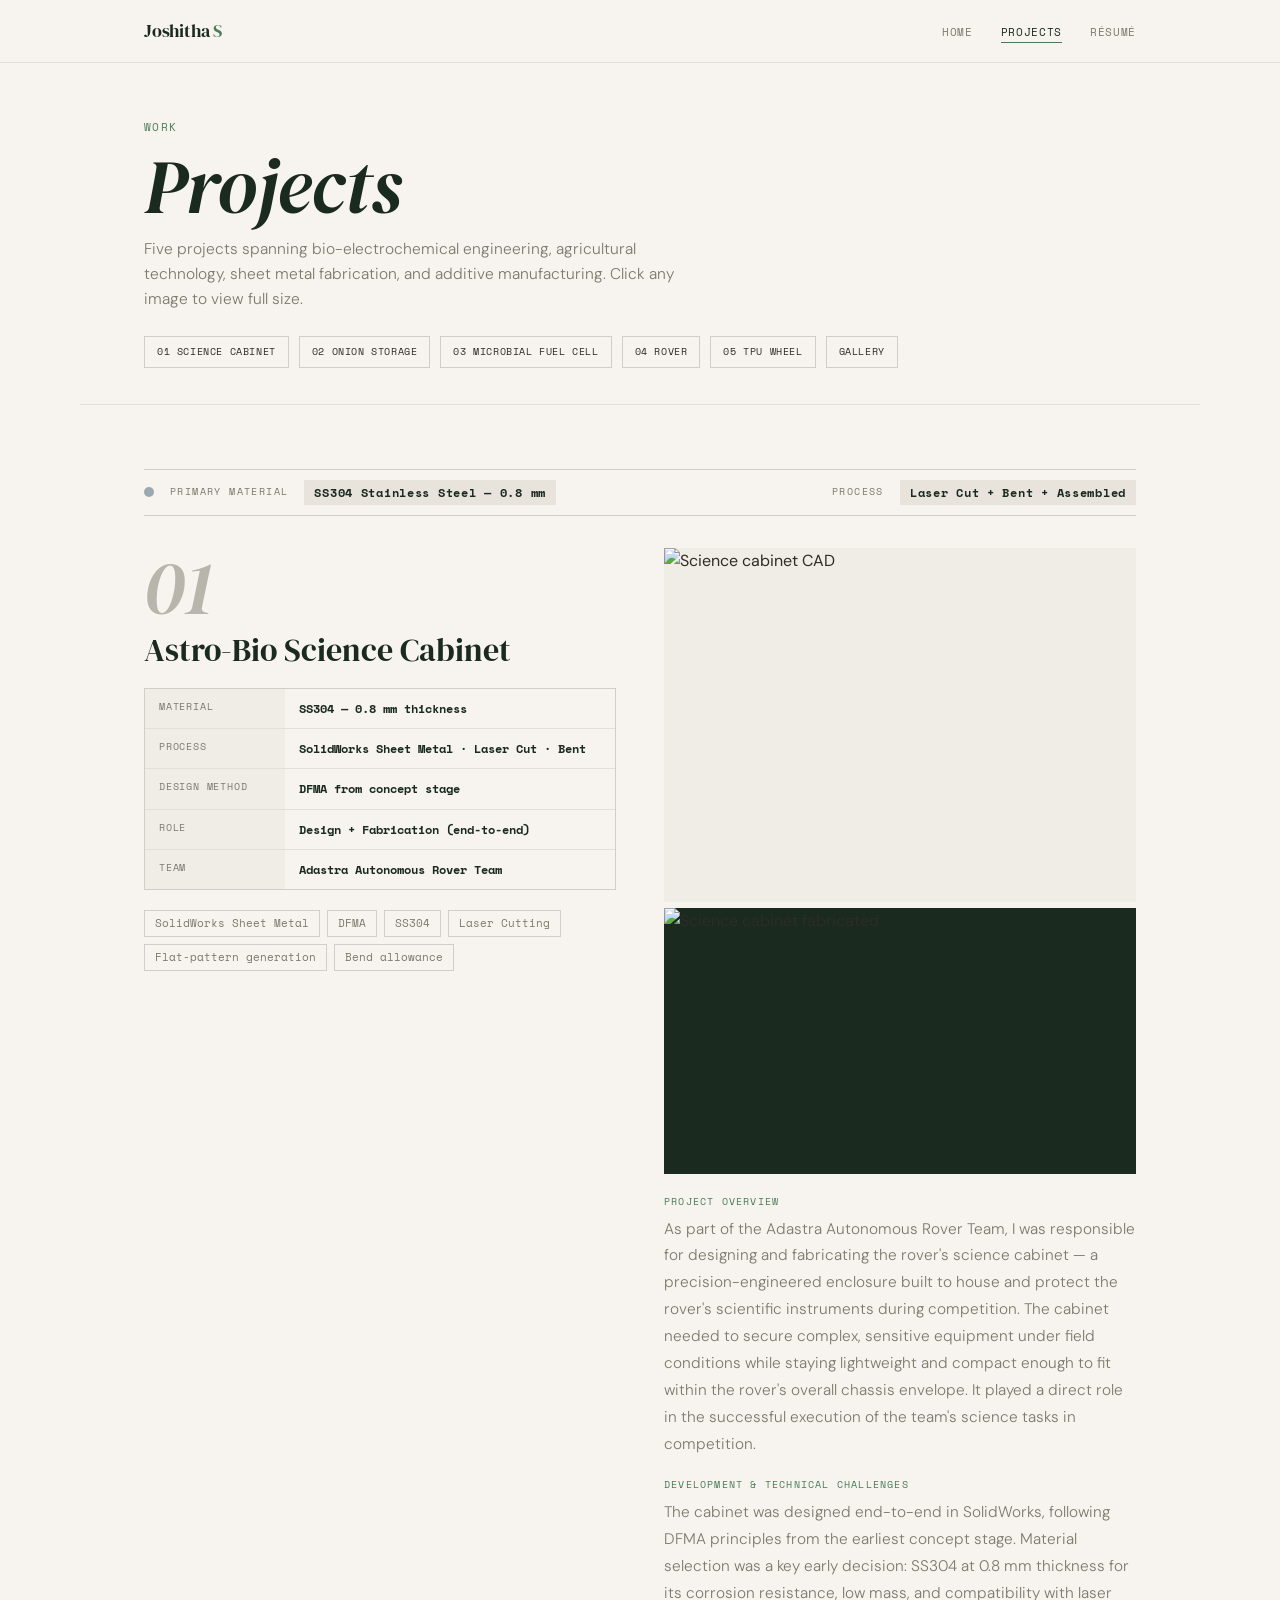
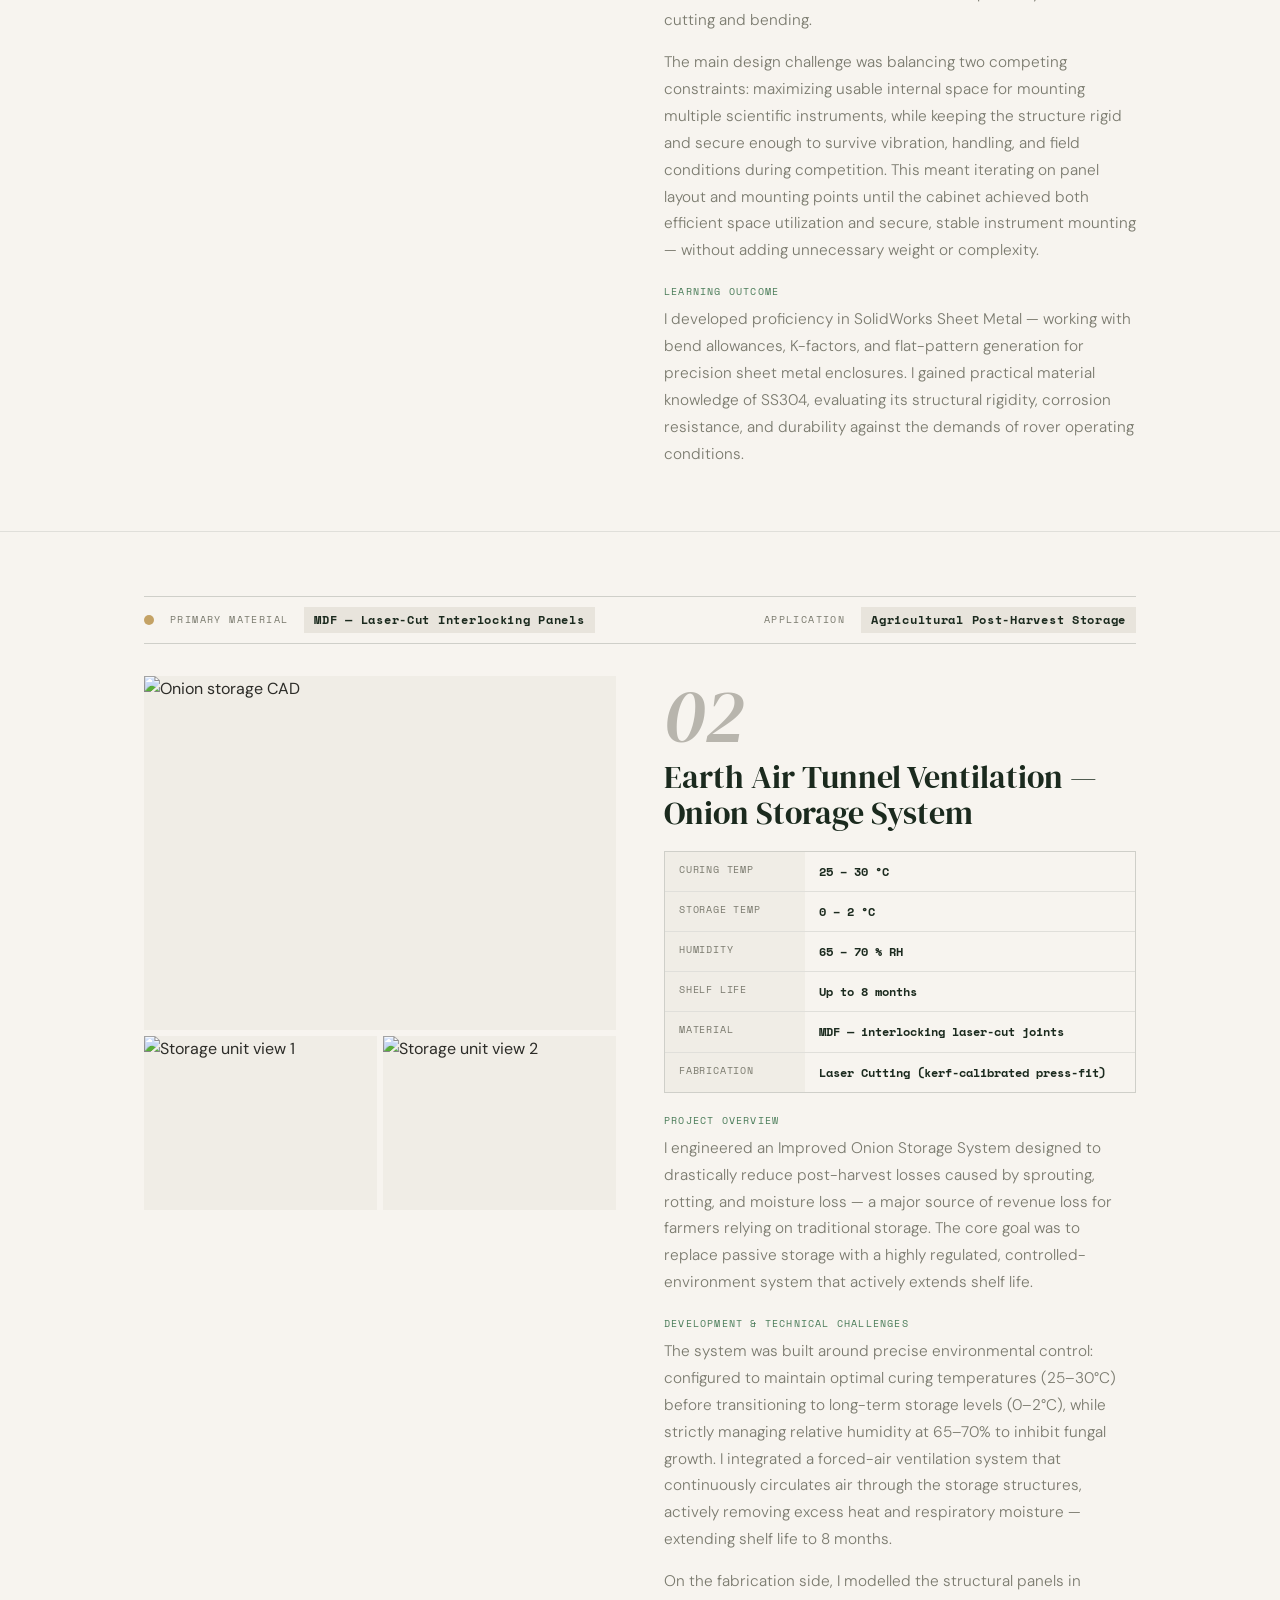
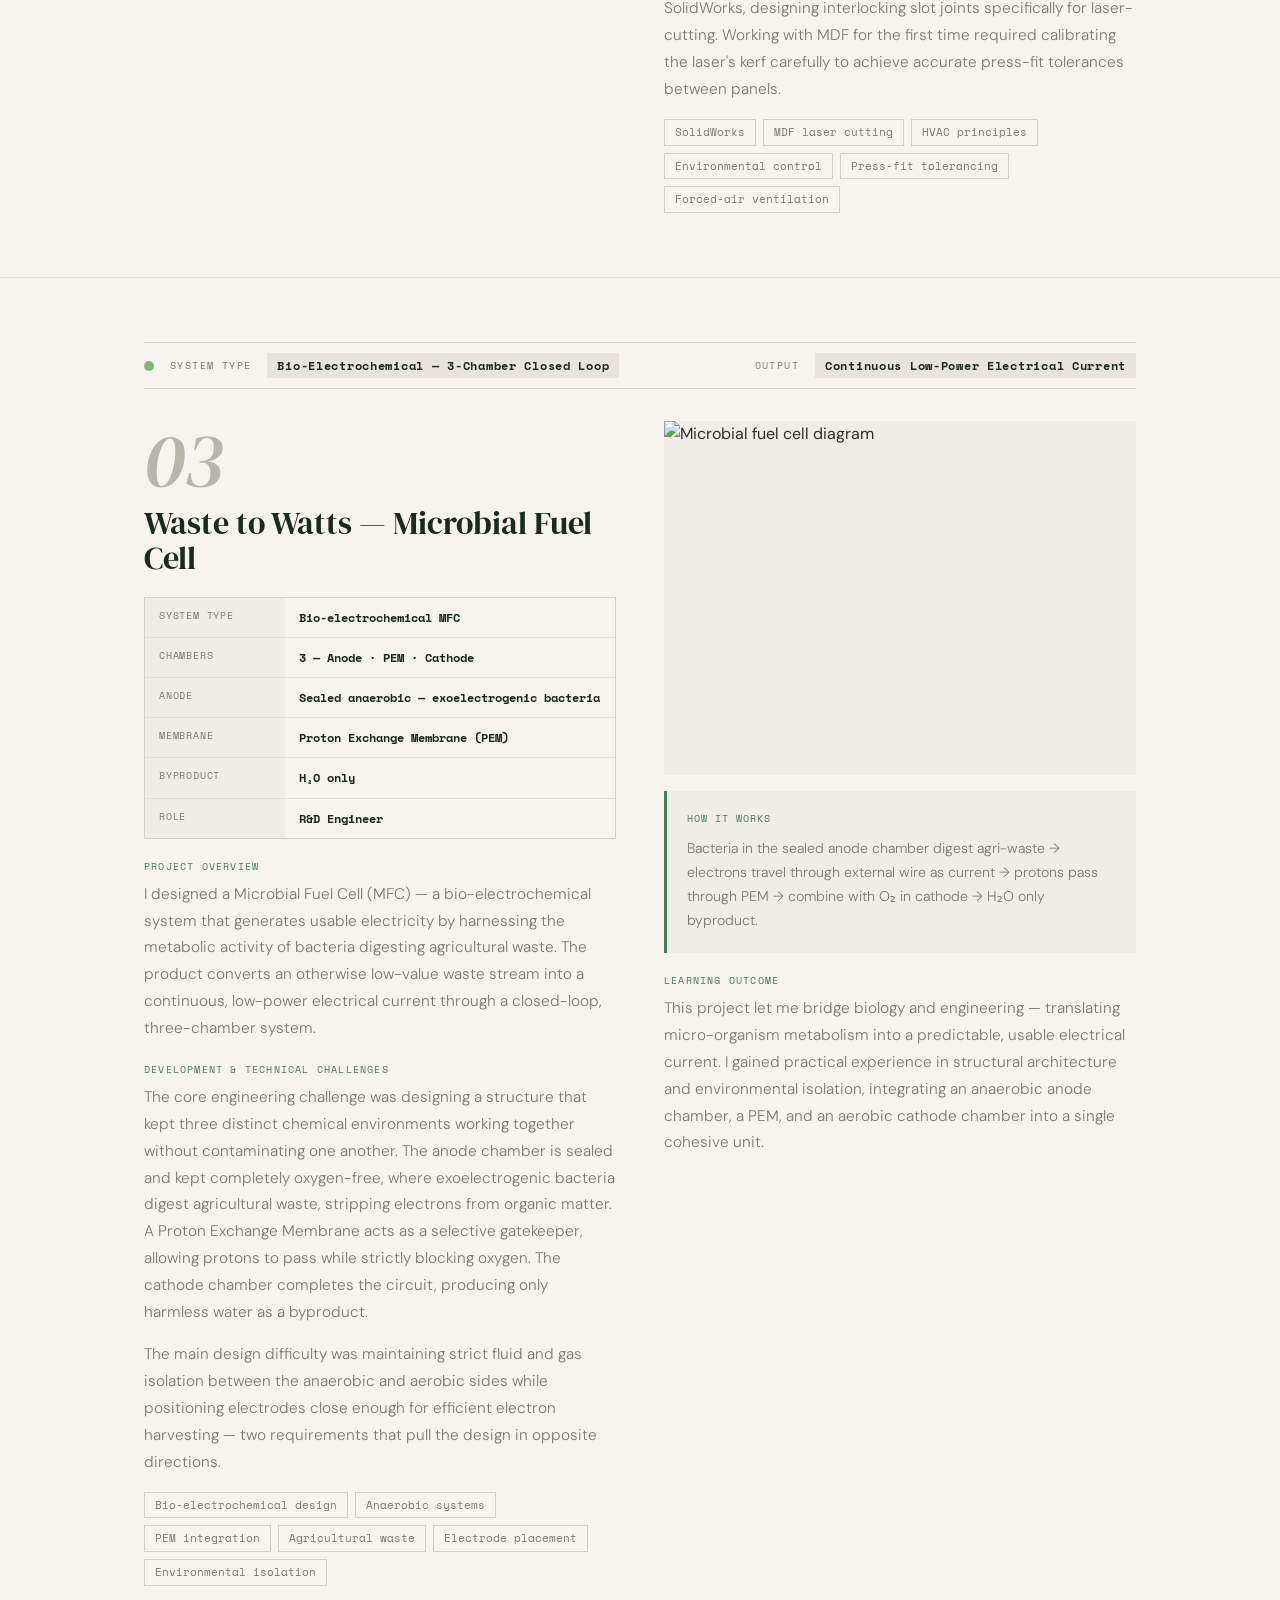
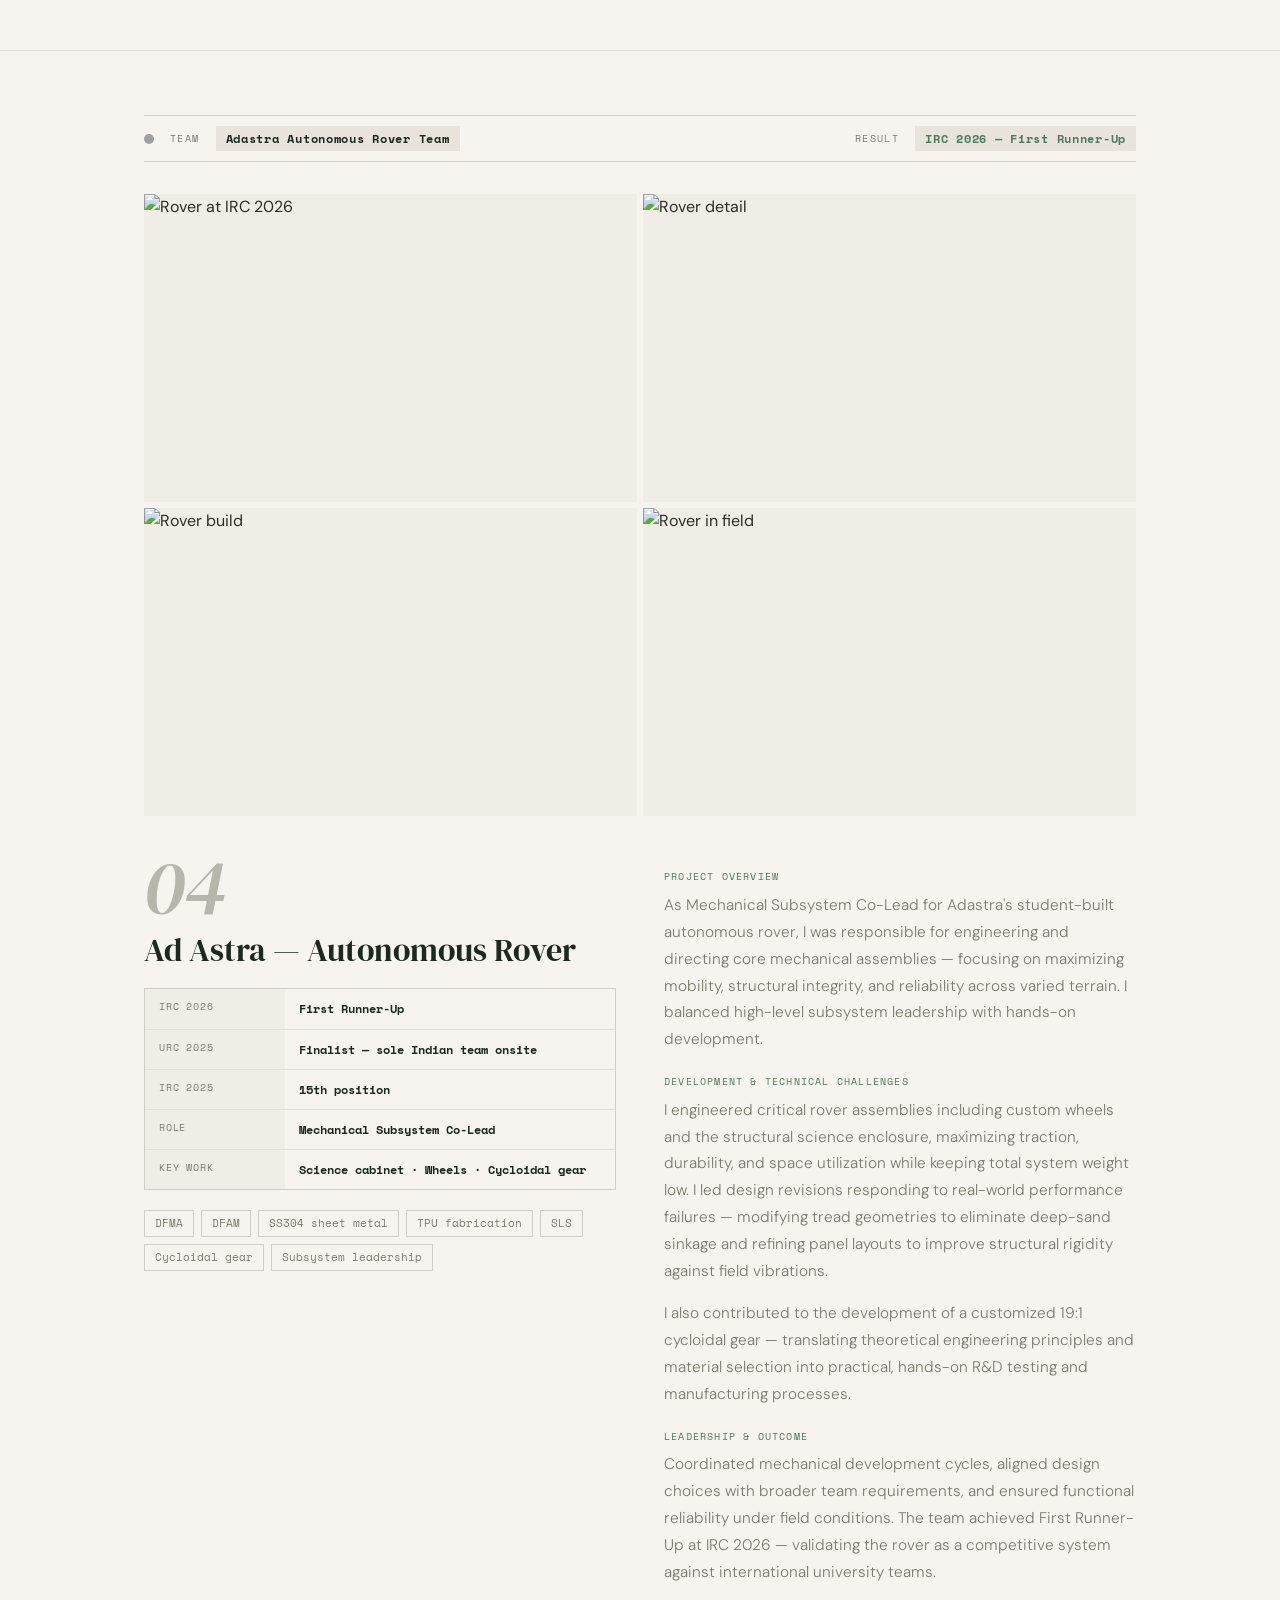
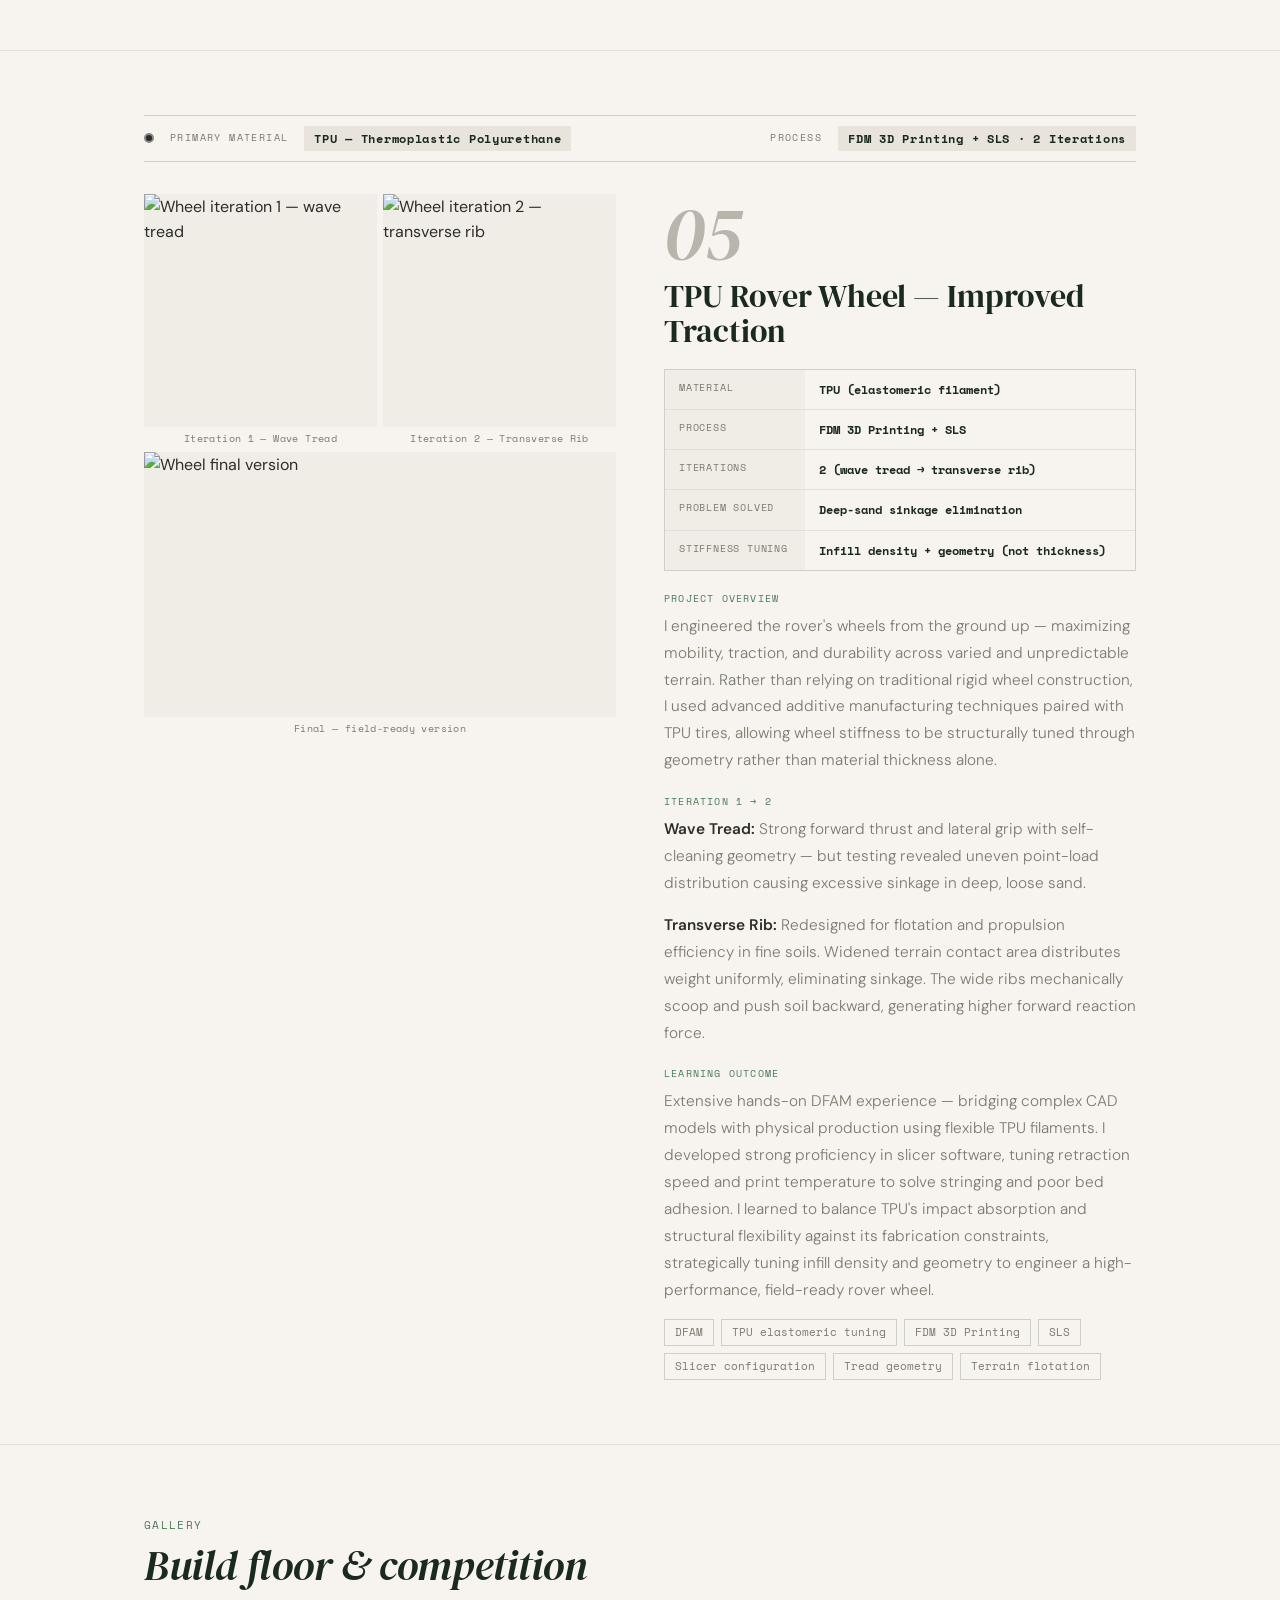
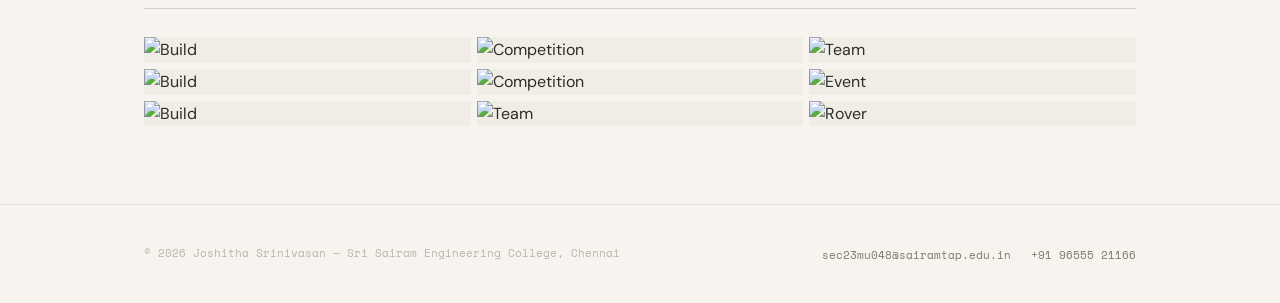
==== projects.html @ 1618175f "Add files via upload" ====
<!DOCTYPE html>
<html lang="en">
<head>
<meta charset="UTF-8">
<meta name="viewport" content="width=device-width,initial-scale=1.0">
<title>Projects — Joshitha Srinivasan</title>
<link rel="stylesheet" href="style.css">
</head>
<body>

<nav class="nav">
  <div class="wrap nav__inner">
    <a href="index.html" class="nav__logo">Joshitha<span> S</span></a>
    <ul class="nav__links">
      <li><a href="index.html">Home</a></li>
      <li><a href="projects.html" aria-current="page">Projects</a></li>
      <li><a href="resume.html">Résumé</a></li>
    </ul>
  </div>
</nav>

<!-- Page header -->
<div class="wrap" style="padding-top:56px;padding-bottom:36px;border-bottom:1px solid var(--line);">
  <p class="eyebrow">Work</p>
  <h1 style="margin-top:10px;color:var(--forest);font-style:italic;">Projects</h1>
  <p style="color:var(--muted);margin-top:14px;max-width:540px;font-size:.97rem;font-weight:300;">Five projects spanning bio-electrochemical engineering, agricultural technology, sheet metal fabrication, and additive manufacturing. Click any image to view full size.</p>
  <div style="display:flex;gap:10px;flex-wrap:wrap;margin-top:24px;">
    <a href="#cabinet" class="btn" style="font-size:10px;padding:7px 12px;">01 Science Cabinet</a>
    <a href="#onion" class="btn" style="font-size:10px;padding:7px 12px;">02 Onion Storage</a>
    <a href="#mfc" class="btn" style="font-size:10px;padding:7px 12px;">03 Microbial Fuel Cell</a>
    <a href="#rover" class="btn" style="font-size:10px;padding:7px 12px;">04 Rover</a>
    <a href="#wheel" class="btn" style="font-size:10px;padding:7px 12px;">05 TPU Wheel</a>
    <a href="#gallery" class="btn" style="font-size:10px;padding:7px 12px;">Gallery</a>
  </div>
</div>

<!-- ════════════════════════════
  01 — ASTRO-BIO SCIENCE CABINET
════════════════════════════ -->
<div class="proj-block" id="cabinet">
  <div class="wrap">
    <div class="material-strip">
      <span class="material-dot" style="background:#9BA8B0;"></span>
      <span class="material-label">Primary Material</span>
      <span class="material-name">SS304 Stainless Steel — 0.8 mm</span>
      <span style="flex:1;"></span>
      <span class="material-label">Process</span>
      <span class="material-name">Laser Cut + Bent + Assembled</span>
    </div>

    <div class="proj-cols">
      <div>
        <p class="proj-num">01</p>
        <p class="proj-title">Astro-Bio Science Cabinet</p>

        <div class="specs">
          <div class="spec-row"><div class="spec-k">Material</div><div class="spec-v">SS304 — 0.8 mm thickness</div></div>
          <div class="spec-row"><div class="spec-k">Process</div><div class="spec-v">SolidWorks Sheet Metal · Laser Cut · Bent</div></div>
          <div class="spec-row"><div class="spec-k">Design Method</div><div class="spec-v">DFMA from concept stage</div></div>
          <div class="spec-row"><div class="spec-k">Role</div><div class="spec-v">Design + Fabrication (end-to-end)</div></div>
          <div class="spec-row"><div class="spec-k">Team</div><div class="spec-v">Adastra Autonomous Rover Team</div></div>
        </div>

        <div class="tags">
          <span class="tag">SolidWorks Sheet Metal</span><span class="tag">DFMA</span>
          <span class="tag">SS304</span><span class="tag">Laser Cutting</span>
          <span class="tag">Flat-pattern generation</span><span class="tag">Bend allowance</span>
        </div>
      </div>

      <div>
        <div class="img-box" style="aspect-ratio:4/3;" onclick="lb(this)">
          <img src="Astro-Bio Cabinet Design/Screenshot 2026-04-08 010614.png" alt="Science cabinet CAD">
        </div>
        <div class="img-box contain" style="aspect-ratio:16/9;margin-top:6px;background:var(--forest);" onclick="lb(this)">
          <img src="Astro-Bio Cabinet Design/Screenshot_20260819_231634_Video Player.jpg.jpeg" alt="Science cabinet fabricated">
        </div>

        <div class="proj-section">Project Overview</div>
        <div class="proj-body">
          <p>As part of the Adastra Autonomous Rover Team, I was responsible for designing and fabricating the rover's science cabinet — a precision-engineered enclosure built to house and protect the rover's scientific instruments during competition. The cabinet needed to secure complex, sensitive equipment under field conditions while staying lightweight and compact enough to fit within the rover's overall chassis envelope. It played a direct role in the successful execution of the team's science tasks in competition.</p>
        </div>

        <div class="proj-section">Development &amp; Technical Challenges</div>
        <div class="proj-body">
          <p>The cabinet was designed end-to-end in SolidWorks, following DFMA principles from the earliest concept stage. Material selection was a key early decision: SS304 at 0.8 mm thickness for its corrosion resistance, low mass, and compatibility with laser cutting and bending.</p>
          <p>The main design challenge was balancing two competing constraints: maximizing usable internal space for mounting multiple scientific instruments, while keeping the structure rigid and secure enough to survive vibration, handling, and field conditions during competition. This meant iterating on panel layout and mounting points until the cabinet achieved both efficient space utilization and secure, stable instrument mounting — without adding unnecessary weight or complexity.</p>
        </div>

        <div class="proj-section">Learning Outcome</div>
        <div class="proj-body">
          <p>I developed proficiency in SolidWorks Sheet Metal — working with bend allowances, K-factors, and flat-pattern generation for precision sheet metal enclosures. I gained practical material knowledge of SS304, evaluating its structural rigidity, corrosion resistance, and durability against the demands of rover operating conditions.</p>
        </div>
      </div>
    </div>
  </div>
</div>

<!-- ════════════════════════════
  02 — ONION STORAGE SYSTEM
════════════════════════════ -->
<div class="proj-block" id="onion">
  <div class="wrap">
    <div class="material-strip">
      <span class="material-dot" style="background:#C4A265;"></span>
      <span class="material-label">Primary Material</span>
      <span class="material-name">MDF — Laser-Cut Interlocking Panels</span>
      <span style="flex:1;"></span>
      <span class="material-label">Application</span>
      <span class="material-name">Agricultural Post-Harvest Storage</span>
    </div>

    <div class="proj-cols">
      <div>
        <div class="img-box contain" style="aspect-ratio:4/3;background:var(--surface);" onclick="lb(this)">
          <img src="Earth Air Tunnel Ventilation For Onion Storage System/Screenshot 2026-08-19 232639.png" alt="Onion storage CAD">
        </div>
        <div style="display:grid;grid-template-columns:1fr 1fr;gap:6px;margin-top:6px;">
          <div class="img-box" style="aspect-ratio:4/3;" onclick="lb(this)"><img src="Earth Air Tunnel Ventilation For Onion Storage System/Screenshot_20260819_231340_Video Player.jpg.jpeg" alt="Storage unit view 1"></div>
          <div class="img-box" style="aspect-ratio:4/3;" onclick="lb(this)"><img src="Earth Air Tunnel Ventilation For Onion Storage System/Screenshot_20260819_231522_Video Player.jpg.jpeg" alt="Storage unit view 2"></div>
        </div>
      </div>

      <div>
        <p class="proj-num">02</p>
        <p class="proj-title">Earth Air Tunnel Ventilation — Onion Storage System</p>

        <div class="specs">
          <div class="spec-row"><div class="spec-k">Curing Temp</div><div class="spec-v">25 – 30 °C</div></div>
          <div class="spec-row"><div class="spec-k">Storage Temp</div><div class="spec-v">0 – 2 °C</div></div>
          <div class="spec-row"><div class="spec-k">Humidity</div><div class="spec-v">65 – 70 % RH</div></div>
          <div class="spec-row"><div class="spec-k">Shelf Life</div><div class="spec-v">Up to 8 months</div></div>
          <div class="spec-row"><div class="spec-k">Material</div><div class="spec-v">MDF — interlocking laser-cut joints</div></div>
          <div class="spec-row"><div class="spec-k">Fabrication</div><div class="spec-v">Laser Cutting (kerf-calibrated press-fit)</div></div>
        </div>

        <div class="proj-section">Project Overview</div>
        <div class="proj-body">
          <p>I engineered an Improved Onion Storage System designed to drastically reduce post-harvest losses caused by sprouting, rotting, and moisture loss — a major source of revenue loss for farmers relying on traditional storage. The core goal was to replace passive storage with a highly regulated, controlled-environment system that actively extends shelf life.</p>
        </div>

        <div class="proj-section">Development &amp; Technical Challenges</div>
        <div class="proj-body">
          <p>The system was built around precise environmental control: configured to maintain optimal curing temperatures (25–30°C) before transitioning to long-term storage levels (0–2°C), while strictly managing relative humidity at 65–70% to inhibit fungal growth. I integrated a forced-air ventilation system that continuously circulates air through the storage structures, actively removing excess heat and respiratory moisture — extending shelf life to 8 months.</p>
          <p>On the fabrication side, I modelled the structural panels in SolidWorks, designing interlocking slot joints specifically for laser-cutting. Working with MDF for the first time required calibrating the laser's kerf carefully to achieve accurate press-fit tolerances between panels.</p>
        </div>

        <div class="tags">
          <span class="tag">SolidWorks</span><span class="tag">MDF laser cutting</span>
          <span class="tag">HVAC principles</span><span class="tag">Environmental control</span>
          <span class="tag">Press-fit tolerancing</span><span class="tag">Forced-air ventilation</span>
        </div>
      </div>
    </div>
  </div>
</div>

<!-- ════════════════════════════
  03 — MICROBIAL FUEL CELL
════════════════════════════ -->
<div class="proj-block" id="mfc">
  <div class="wrap">
    <div class="material-strip">
      <span class="material-dot" style="background:#7CB87C;"></span>
      <span class="material-label">System Type</span>
      <span class="material-name">Bio-Electrochemical — 3-Chamber Closed Loop</span>
      <span style="flex:1;"></span>
      <span class="material-label">Output</span>
      <span class="material-name">Continuous Low-Power Electrical Current</span>
    </div>

    <div class="proj-cols">
      <div>
        <p class="proj-num">03</p>
        <p class="proj-title">Waste to Watts — Microbial Fuel Cell</p>

        <div class="specs">
          <div class="spec-row"><div class="spec-k">System Type</div><div class="spec-v">Bio-electrochemical MFC</div></div>
          <div class="spec-row"><div class="spec-k">Chambers</div><div class="spec-v">3 — Anode · PEM · Cathode</div></div>
          <div class="spec-row"><div class="spec-k">Anode</div><div class="spec-v">Sealed anaerobic — exoelectrogenic bacteria</div></div>
          <div class="spec-row"><div class="spec-k">Membrane</div><div class="spec-v">Proton Exchange Membrane (PEM)</div></div>
          <div class="spec-row"><div class="spec-k">Byproduct</div><div class="spec-v">H₂O only</div></div>
          <div class="spec-row"><div class="spec-k">Role</div><div class="spec-v">R&amp;D Engineer</div></div>
        </div>

        <div class="proj-section">Project Overview</div>
        <div class="proj-body">
          <p>I designed a Microbial Fuel Cell (MFC) — a bio-electrochemical system that generates usable electricity by harnessing the metabolic activity of bacteria digesting agricultural waste. The product converts an otherwise low-value waste stream into a continuous, low-power electrical current through a closed-loop, three-chamber system.</p>
        </div>

        <div class="proj-section">Development &amp; Technical Challenges</div>
        <div class="proj-body">
          <p>The core engineering challenge was designing a structure that kept three distinct chemical environments working together without contaminating one another. The anode chamber is sealed and kept completely oxygen-free, where exoelectrogenic bacteria digest agricultural waste, stripping electrons from organic matter. A Proton Exchange Membrane acts as a selective gatekeeper, allowing protons to pass while strictly blocking oxygen. The cathode chamber completes the circuit, producing only harmless water as a byproduct.</p>
          <p>The main design difficulty was maintaining strict fluid and gas isolation between the anaerobic and aerobic sides while positioning electrodes close enough for efficient electron harvesting — two requirements that pull the design in opposite directions.</p>
        </div>

        <div class="tags">
          <span class="tag">Bio-electrochemical design</span><span class="tag">Anaerobic systems</span>
          <span class="tag">PEM integration</span><span class="tag">Agricultural waste</span>
          <span class="tag">Electrode placement</span><span class="tag">Environmental isolation</span>
        </div>
      </div>

      <div>
        <div class="img-box contain" style="aspect-ratio:4/3;background:var(--surface);" onclick="lb(this)">
          <img src="Microbial Fuel Cell - AgriWaste/Screenshot 2026-05-17 211732.png" alt="Microbial fuel cell diagram">
        </div>

        <!-- Explainer visual -->
        <div style="margin-top:16px;padding:20px;background:var(--surface);border-left:3px solid var(--sage);">
          <p style="font-family:var(--mono);font-size:10px;letter-spacing:.1em;text-transform:uppercase;color:var(--sage);margin-bottom:10px;">How it works</p>
          <p style="font-size:.88rem;color:var(--muted);line-height:1.7;font-weight:300;">Bacteria in the sealed anode chamber digest agri-waste → electrons travel through external wire as current → protons pass through PEM → combine with O₂ in cathode → H₂O only byproduct.</p>
        </div>

        <div class="proj-section">Learning Outcome</div>
        <div class="proj-body">
          <p>This project let me bridge biology and engineering — translating micro-organism metabolism into a predictable, usable electrical current. I gained practical experience in structural architecture and environmental isolation, integrating an anaerobic anode chamber, a PEM, and an aerobic cathode chamber into a single cohesive unit.</p>
        </div>
      </div>
    </div>
  </div>
</div>

<!-- ════════════════════════════
  04 — ROVER
════════════════════════════ -->
<div class="proj-block" id="rover">
  <div class="wrap">
    <div class="material-strip">
      <span class="material-dot" style="background:#A0A0A0;"></span>
      <span class="material-label">Team</span>
      <span class="material-name">Adastra Autonomous Rover Team</span>
      <span style="flex:1;"></span>
      <span class="material-label">Result</span>
      <span class="material-name" style="color:var(--sage);">IRC 2026 — First Runner-Up</span>
    </div>

    <!-- Full-width 4-photo grid -->
    <div style="display:grid;grid-template-columns:repeat(2,1fr);gap:6px;margin-bottom:32px;">
      <div class="img-box" style="aspect-ratio:16/10;" onclick="lb(this)"><img src="Rover/20251028_035714.jpg" alt="Rover at IRC 2026"></div>
      <div class="img-box" style="aspect-ratio:16/10;" onclick="lb(this)"><img src="Rover/EPC08366.JPG" alt="Rover detail"></div>
      <div class="img-box" style="aspect-ratio:16/10;" onclick="lb(this)"><img src="Rover/IMG-20251224-WA0005.jpg" alt="Rover build"></div>
      <div class="img-box" style="aspect-ratio:16/10;" onclick="lb(this)"><img src="Rover/IMG-20260131-WA0018.jpg" alt="Rover in field"></div>
    </div>

    <div class="proj-cols">
      <div>
        <p class="proj-num">04</p>
        <p class="proj-title">Ad Astra — Autonomous Rover</p>

        <div class="specs">
          <div class="spec-row"><div class="spec-k">IRC 2026</div><div class="spec-v">First Runner-Up</div></div>
          <div class="spec-row"><div class="spec-k">URC 2025</div><div class="spec-v">Finalist — sole Indian team onsite</div></div>
          <div class="spec-row"><div class="spec-k">IRC 2025</div><div class="spec-v">15th position</div></div>
          <div class="spec-row"><div class="spec-k">Role</div><div class="spec-v">Mechanical Subsystem Co-Lead</div></div>
          <div class="spec-row"><div class="spec-k">Key Work</div><div class="spec-v">Science cabinet · Wheels · Cycloidal gear</div></div>
        </div>

        <div class="tags">
          <span class="tag">DFMA</span><span class="tag">DFAM</span><span class="tag">SS304 sheet metal</span>
          <span class="tag">TPU fabrication</span><span class="tag">SLS</span><span class="tag">Cycloidal gear</span>
          <span class="tag">Subsystem leadership</span>
        </div>
      </div>

      <div class="proj-body">
        <div class="proj-section">Project Overview</div>
        <p>As Mechanical Subsystem Co-Lead for Adastra's student-built autonomous rover, I was responsible for engineering and directing core mechanical assemblies — focusing on maximizing mobility, structural integrity, and reliability across varied terrain. I balanced high-level subsystem leadership with hands-on development.</p>

        <div class="proj-section">Development &amp; Technical Challenges</div>
        <p>I engineered critical rover assemblies including custom wheels and the structural science enclosure, maximizing traction, durability, and space utilization while keeping total system weight low. I led design revisions responding to real-world performance failures — modifying tread geometries to eliminate deep-sand sinkage and refining panel layouts to improve structural rigidity against field vibrations.</p>
        <p style="margin-top:1em;">I also contributed to the development of a customized 19:1 cycloidal gear — translating theoretical engineering principles and material selection into practical, hands-on R&amp;D testing and manufacturing processes.</p>

        <div class="proj-section">Leadership &amp; Outcome</div>
        <p>Coordinated mechanical development cycles, aligned design choices with broader team requirements, and ensured functional reliability under field conditions. The team achieved First Runner-Up at IRC 2026 — validating the rover as a competitive system against international university teams.</p>
      </div>
    </div>
  </div>
</div>

<!-- ════════════════════════════
  05 — TPU WHEEL
════════════════════════════ -->
<div class="proj-block" id="wheel">
  <div class="wrap">
    <div class="material-strip">
      <span class="material-dot" style="background:#2a2a2a;border:2px solid #888;"></span>
      <span class="material-label">Primary Material</span>
      <span class="material-name">TPU — Thermoplastic Polyurethane</span>
      <span style="flex:1;"></span>
      <span class="material-label">Process</span>
      <span class="material-name">FDM 3D Printing + SLS · 2 Iterations</span>
    </div>

    <div class="proj-cols">
      <div>
        <div style="display:grid;grid-template-columns:1fr 1fr;gap:6px;">
          <div>
            <div class="img-box contain" style="aspect-ratio:1;background:var(--surface);" onclick="lb(this)">
              <img src="TPU Wheel - Improved Traction/Screenshot 2026-03-31 122953.png" alt="Wheel iteration 1 — wave tread">
            </div>
            <p style="font-family:var(--mono);font-size:9.5px;color:var(--muted);text-align:center;margin-top:4px;letter-spacing:.04em;">Iteration 1 — Wave Tread</p>
          </div>
          <div>
            <div class="img-box contain" style="aspect-ratio:1;background:var(--surface);" onclick="lb(this)">
              <img src="TPU Wheel - Improved Traction/Screenshot 2026-04-02 223453.png" alt="Wheel iteration 2 — transverse rib">
            </div>
            <p style="font-family:var(--mono);font-size:9.5px;color:var(--muted);text-align:center;margin-top:4px;letter-spacing:.04em;">Iteration 2 — Transverse Rib</p>
          </div>
        </div>
        <div class="img-box contain" style="aspect-ratio:16/9;background:var(--surface);margin-top:6px;" onclick="lb(this)">
          <img src="TPU Wheel - Improved Traction/Screenshot 2026-05-30 224921.png" alt="Wheel final version">
        </div>
        <p style="font-family:var(--mono);font-size:9.5px;color:var(--muted);text-align:center;margin-top:4px;letter-spacing:.04em;">Final — field-ready version</p>
      </div>

      <div>
        <p class="proj-num">05</p>
        <p class="proj-title">TPU Rover Wheel — Improved Traction</p>

        <div class="specs">
          <div class="spec-row"><div class="spec-k">Material</div><div class="spec-v">TPU (elastomeric filament)</div></div>
          <div class="spec-row"><div class="spec-k">Process</div><div class="spec-v">FDM 3D Printing + SLS</div></div>
          <div class="spec-row"><div class="spec-k">Iterations</div><div class="spec-v">2 (wave tread → transverse rib)</div></div>
          <div class="spec-row"><div class="spec-k">Problem solved</div><div class="spec-v">Deep-sand sinkage elimination</div></div>
          <div class="spec-row"><div class="spec-k">Stiffness tuning</div><div class="spec-v">Infill density + geometry (not thickness)</div></div>
        </div>

        <div class="proj-section">Project Overview</div>
        <div class="proj-body">
          <p>I engineered the rover's wheels from the ground up — maximizing mobility, traction, and durability across varied and unpredictable terrain. Rather than relying on traditional rigid wheel construction, I used advanced additive manufacturing techniques paired with TPU tires, allowing wheel stiffness to be structurally tuned through geometry rather than material thickness alone.</p>
        </div>

        <div class="proj-section">Iteration 1 → 2</div>
        <div class="proj-body">
          <p><strong>Wave Tread:</strong> Strong forward thrust and lateral grip with self-cleaning geometry — but testing revealed uneven point-load distribution causing excessive sinkage in deep, loose sand.</p>
          <p><strong>Transverse Rib:</strong> Redesigned for flotation and propulsion efficiency in fine soils. Widened terrain contact area distributes weight uniformly, eliminating sinkage. The wide ribs mechanically scoop and push soil backward, generating higher forward reaction force.</p>
        </div>

        <div class="proj-section">Learning Outcome</div>
        <div class="proj-body">
          <p>Extensive hands-on DFAM experience — bridging complex CAD models with physical production using flexible TPU filaments. I developed strong proficiency in slicer software, tuning retraction speed and print temperature to solve stringing and poor bed adhesion. I learned to balance TPU's impact absorption and structural flexibility against its fabrication constraints, strategically tuning infill density and geometry to engineer a high-performance, field-ready rover wheel.</p>
        </div>

        <div class="tags">
          <span class="tag">DFAM</span><span class="tag">TPU elastomeric tuning</span>
          <span class="tag">FDM 3D Printing</span><span class="tag">SLS</span>
          <span class="tag">Slicer configuration</span><span class="tag">Tread geometry</span>
          <span class="tag">Terrain flotation</span>
        </div>
      </div>
    </div>
  </div>
</div>

<!-- ════════════════════════════
  GALLERY
════════════════════════════ -->
<section id="gallery" style="padding:72px 0;">
  <div class="wrap">
    <div style="display:flex;justify-content:space-between;align-items:flex-end;padding-bottom:20px;border-bottom:1px solid var(--line2);margin-bottom:28px;">
      <div><p class="eyebrow">Gallery</p><h2 style="margin-top:8px;color:var(--forest);font-style:italic;">Build floor &amp; competition</h2></div>
    </div>
    <div class="gallery-grid">
      <div class="img-box" onclick="lb(this)"><img src="Gallery/EPC08381.JPG" alt="Build"></div>
      <div class="img-box" onclick="lb(this)"><img src="Gallery/EPC08477.JPG" alt="Build"></div>
      <div class="img-box" onclick="lb(this)"><img src="Gallery/EPC08491.JPG" alt="Build"></div>
      <div class="img-box" onclick="lb(this)"><img src="Gallery/EPC08541.JPG" alt="Competition"></div>
      <div class="img-box" onclick="lb(this)"><img src="Gallery/EPC08828.JPG" alt="Competition"></div>
      <div class="img-box" onclick="lb(this)"><img src="Gallery/EPC09230.JPG" alt="Team"></div>
      <div class="img-box" onclick="lb(this)"><img src="Gallery/EPC09280.JPG" alt="Team"></div>
      <div class="img-box" onclick="lb(this)"><img src="Gallery/EPC09359.JPG" alt="Event"></div>
      <div class="img-box" onclick="lb(this)"><img src="Gallery/20260601_142314.jpg" alt="Rover"></div>
    </div>
  </div>
</section>

<!-- LIGHTBOX -->
<div class="lightbox" id="lightbox" onclick="closeLb()">
  <button class="lightbox__close" onclick="closeLb()">✕ Close</button>
  <img class="lightbox__img" id="lbImg" src="" alt="">
</div>

<footer class="site-footer">
  <div class="wrap site-footer__inner">
    <span class="footer-copy">© 2026 Joshitha Srinivasan — Sri Sairam Engineering College, Chennai</span>
    <ul class="footer-links">
      <li><a href="mailto:sec23mu048@sairamtap.edu.in">sec23mu048@sairamtap.edu.in</a></li>
      <li><a href="tel:+919655521166">+91 96555 21166</a></li>
    </ul>
  </div>
</footer>

<script>
function lb(el){ document.getElementById('lbImg').src=el.querySelector('img').src; document.getElementById('lightbox').classList.add('open'); document.body.style.overflow='hidden'; }
function closeLb(){ document.getElementById('lightbox').classList.remove('open'); document.body.style.overflow=''; }
document.addEventListener('keydown',e=>{ if(e.key==='Escape') closeLb(); });
</script>
</body>
</html>
---- style.css ----
@import url('https://fonts.googleapis.com/css2?family=DM+Serif+Display:ital@0;1&family=DM+Sans:wght@300;400;500;600&family=Space+Mono:wght@400;700&display=swap');

/* ── TOKENS ── */
:root {
  --parchment: #F7F4EF;
  --forest:    #1B2A1E;
  --sage:      #4A7C59;
  --yellow:    #E8C547;
  --ink:       #2C2C28;
  --muted:     #7A7A6E;
  --dim:       #B8B5AD;
  --line:      rgba(27,42,30,0.10);
  --line2:     rgba(27,42,30,0.18);
  --surface:   #F0EDE6;
  --surface2:  #E8E4DC;

  --serif:  'DM Serif Display', Georgia, serif;
  --sans:   'DM Sans', sans-serif;
  --mono:   'Space Mono', monospace;

  --maxw: 1120px;
  --gap:  clamp(20px, 5vw, 64px);
}

*, *::before, *::after { box-sizing: border-box; margin: 0; padding: 0; }
html { scroll-behavior: smooth; }
@media(prefers-reduced-motion:reduce){ html{scroll-behavior:auto} *{animation-duration:.001ms!important;transition-duration:.001ms!important} }
body { background: var(--parchment); color: var(--ink); font-family: var(--sans); font-size:16px; line-height:1.6; -webkit-font-smoothing:antialiased; }
img { max-width:100%; display:block; }
a { color:inherit; text-decoration:none; }
::selection { background: var(--sage); color: #fff; }
:focus-visible { outline: 2px solid var(--sage); outline-offset: 3px; }

.wrap { max-width: var(--maxw); margin: 0 auto; padding: 0 var(--gap); }

/* ── NAV ── */
.nav {
  position: sticky; top: 0; z-index: 100;
  background: rgba(247,244,239,0.92);
  backdrop-filter: blur(8px);
  border-bottom: 1px solid var(--line);
}
.nav__inner { display:flex; align-items:center; justify-content:space-between; height:62px; }
.nav__logo { font-family: var(--serif); font-size:18px; color:var(--forest); letter-spacing:-.01em; }
.nav__logo span { color: var(--sage); }
.nav__links { display:flex; gap:28px; list-style:none; }
.nav__links a { font-family:var(--mono); font-size:11px; letter-spacing:.06em; text-transform:uppercase; color:var(--muted); border-bottom:1px solid transparent; padding-bottom:2px; transition:color .15s,border-color .15s; }
.nav__links a:hover, .nav__links a[aria-current] { color:var(--forest); border-color:var(--sage); }

/* ── TYPE ── */
.eyebrow { font-family:var(--mono); font-size:11px; letter-spacing:.12em; text-transform:uppercase; color:var(--sage); }
h1,h2,h3 { font-family:var(--serif); font-weight:400; letter-spacing:-.01em; }
h1 { font-size:clamp(2.8rem,6vw,5rem); line-height:1; }
h2 { font-size:clamp(1.8rem,3.5vw,2.6rem); line-height:1.1; }
h3 { font-size:clamp(1.1rem,2vw,1.4rem); line-height:1.2; }

/* ── MATERIAL STRIP ── signature element ── */
.material-strip {
  display: flex;
  align-items: center;
  gap: 16px;
  padding: 10px 0;
  border-top: 1px solid var(--line2);
  border-bottom: 1px solid var(--line2);
  margin-bottom: 32px;
}
.material-label {
  font-family: var(--mono);
  font-size: 10px;
  letter-spacing: .14em;
  text-transform: uppercase;
  color: var(--muted);
}
.material-name {
  font-family: var(--mono);
  font-size: 12px;
  font-weight: 700;
  color: var(--forest);
  background: var(--surface2);
  padding: 3px 10px;
  letter-spacing: .06em;
}
.material-dot {
  width: 10px; height: 10px;
  border-radius: 50%;
  flex-shrink: 0;
}

/* ── BUTTONS ── */
.btn { display:inline-flex; align-items:center; gap:8px; font-family:var(--mono); font-size:11px; letter-spacing:.06em; text-transform:uppercase; padding:11px 20px; border:1px solid var(--line2); color:var(--ink); transition:background .15s,border-color .15s; }
.btn:hover { background:var(--surface2); }
.btn--primary { background:var(--forest); border-color:var(--forest); color:var(--parchment); }
.btn--primary:hover { background:var(--sage); border-color:var(--sage); }
.btn--sage { background:var(--sage); border-color:var(--sage); color:#fff; }
.btn--sage:hover { background:var(--forest); border-color:var(--forest); }

/* ── LAYOUT ── */
section { padding:80px 0; }
section.tight { padding:52px 0; }
.rule { border:none; border-top:1px solid var(--line); }
.two-col { display:grid; grid-template-columns:1fr 1fr; gap:48px; align-items:start; }
@media(max-width:800px){ .two-col{grid-template-columns:1fr;gap:28px;} }

/* ── IMAGES ── */
.img-box {
  background:var(--surface);
  overflow:hidden;
  cursor:pointer;
  display:flex;
  align-items:center;
  justify-content:center;
}
.img-box img { width:100%; height:100%; object-fit:cover; transition:transform .3s ease; }
.img-box:hover img { transform:scale(1.02); }
.img-box.contain img { object-fit:contain; }
.img-strip { display:grid; grid-template-columns:repeat(auto-fill,minmax(180px,1fr)); gap:6px; margin-top:6px; }
.img-strip .img-box { aspect-ratio:4/3; }

/* ── PROJECT BLOCK ── */
.proj-block { padding:64px 0; border-bottom:1px solid var(--line); }
.proj-block:last-of-type { border-bottom:none; }
.proj-cols { display:grid; grid-template-columns:1fr 1fr; gap:48px; align-items:start; margin-top:0; }
@media(max-width:820px){ .proj-cols{grid-template-columns:1fr;gap:24px;} }
.proj-num { font-family:var(--serif); font-size:clamp(3rem,6vw,5rem); color:var(--dim); line-height:1; margin-bottom:8px; font-style:italic; }
.proj-title { font-family:var(--serif); font-size:clamp(1.4rem,3vw,2rem); line-height:1.1; color:var(--forest); margin-bottom:20px; }
.proj-body { font-size:.96rem; color:var(--muted); line-height:1.75; font-weight:300; }
.proj-body p { margin-bottom:1em; }
.proj-body p:last-child { margin-bottom:0; }
.proj-body strong { color:var(--ink); font-weight:600; }
.proj-section { font-family:var(--mono); font-size:10px; letter-spacing:.12em; text-transform:uppercase; color:var(--sage); margin:20px 0 6px; }

/* ── SPEC TABLE ── */
.specs { border:1px solid var(--line2); margin:20px 0; }
.spec-row { display:grid; grid-template-columns:140px 1fr; border-bottom:1px solid var(--line); }
.spec-row:last-child { border-bottom:none; }
.spec-k { font-family:var(--mono); font-size:10px; letter-spacing:.08em; text-transform:uppercase; color:var(--muted); padding:10px 14px; background:var(--surface); }
.spec-v { font-family:var(--mono); font-size:12px; font-weight:700; color:var(--forest); padding:10px 14px; }

/* ── TAGS ── */
.tags { display:flex; flex-wrap:wrap; gap:7px; margin-top:16px; }
.tag { font-family:var(--mono); font-size:10.5px; padding:4px 10px; border:1px solid var(--line2); color:var(--muted); }

/* ── TIMELINE ── */
.timeline-row { display:grid; grid-template-columns:100px 1fr; gap:20px; padding:20px 0; border-top:1px solid var(--line); }
.timeline-row:last-child { border-bottom:1px solid var(--line); }
.timeline-year { font-family:var(--mono); font-size:11px; color:var(--dim); padding-top:2px; }
.timeline-h { font-family:var(--serif); font-size:1.05rem; color:var(--forest); }
.timeline-p { font-size:.88rem; color:var(--muted); margin-top:4px; }
@media(max-width:560px){ .timeline-row{grid-template-columns:1fr;gap:4px;} }

/* ── GALLERY ── */
.gallery-grid { columns:3 180px; gap:6px; }
.gallery-grid .img-box { width:100%; margin-bottom:6px; break-inside:avoid; aspect-ratio:unset; }
.gallery-grid .img-box img { width:100%; height:auto; object-fit:cover; }
@media(max-width:560px){ .gallery-grid{columns:2 120px;} }

/* ── LIGHTBOX ── */
.lightbox { display:none; position:fixed; inset:0; background:rgba(27,42,30,.94); z-index:200; align-items:center; justify-content:center; }
.lightbox.open { display:flex; }
.lightbox__img { max-width:90vw; max-height:88vh; object-fit:contain; }
.lightbox__close { position:absolute; top:20px; right:24px; font-family:var(--mono); font-size:12px; color:rgba(255,255,255,.5); cursor:pointer; background:none; border:none; }
.lightbox__close:hover { color:#fff; }

/* ── RESUME PAGE ── */
.cv-page { background:#fff; padding:32px 0 64px; }
.cv-bar { max-width:780px; margin:0 auto 16px; padding:0 24px; display:flex; justify-content:flex-end; }
.cv { max-width:760px; margin:0 auto; padding:52px 56px; background:#fff; border:1px solid #ddd; box-shadow:0 2px 20px rgba(0,0,0,.06); font-family:'Calibri','Arial',sans-serif; font-size:11pt; line-height:1.45; color:#000; }
.cv-name { font-size:26pt; font-weight:700; color:#000; margin-bottom:3px; }
.cv-contact { font-size:10pt; color:#333; margin-bottom:8px; }
.cv-rule { border:none; border-top:2px solid #000; margin:10px 0; }
.cv-rule-thin { border:none; border-top:1px solid #ccc; margin:8px 0; }
.cv-sec { font-size:11pt; font-weight:700; text-transform:uppercase; letter-spacing:.06em; color:#000; margin-bottom:6px; }
.cv-body { font-size:10.5pt; line-height:1.5; color:#000; }
.cv-body p { margin-bottom:4px; }
.cv-role { font-weight:700; font-size:10.5pt; }
.cv-list { list-style:disc; padding-left:18px; margin:4px 0 10px; }
.cv-list li { font-size:10.5pt; line-height:1.5; margin-bottom:3px; }
.cv-sub { font-weight:700; font-size:10.5pt; margin:8px 0 3px; }
.cv-achieve { list-style:none; padding:0; margin:4px 0; }
.cv-achieve li { font-size:10.5pt; padding:4px 0; border-bottom:1px solid #eee; }
.cv-achieve li:last-child { border-bottom:none; }
.cv-achieve li::before { content:"• "; font-weight:700; }

/* ── FOOTER ── */
.site-footer { border-top:1px solid var(--line); padding:36px 0; }
.site-footer__inner { display:flex; justify-content:space-between; align-items:center; flex-wrap:wrap; gap:14px; }
.footer-links { display:flex; gap:20px; list-style:none; }
.footer-links a { font-family:var(--mono); font-size:11px; color:var(--muted); }
.footer-links a:hover { color:var(--sage); }
.footer-copy { font-family:var(--mono); font-size:11px; color:var(--dim); }

@media print {
  .nav,.site-footer,.cv-bar { display:none!important; }
  .cv-page { padding:0; background:#fff; }
  .cv { border:none; box-shadow:none; max-width:100%; padding:0; }
  body { background:#fff!important; }
}
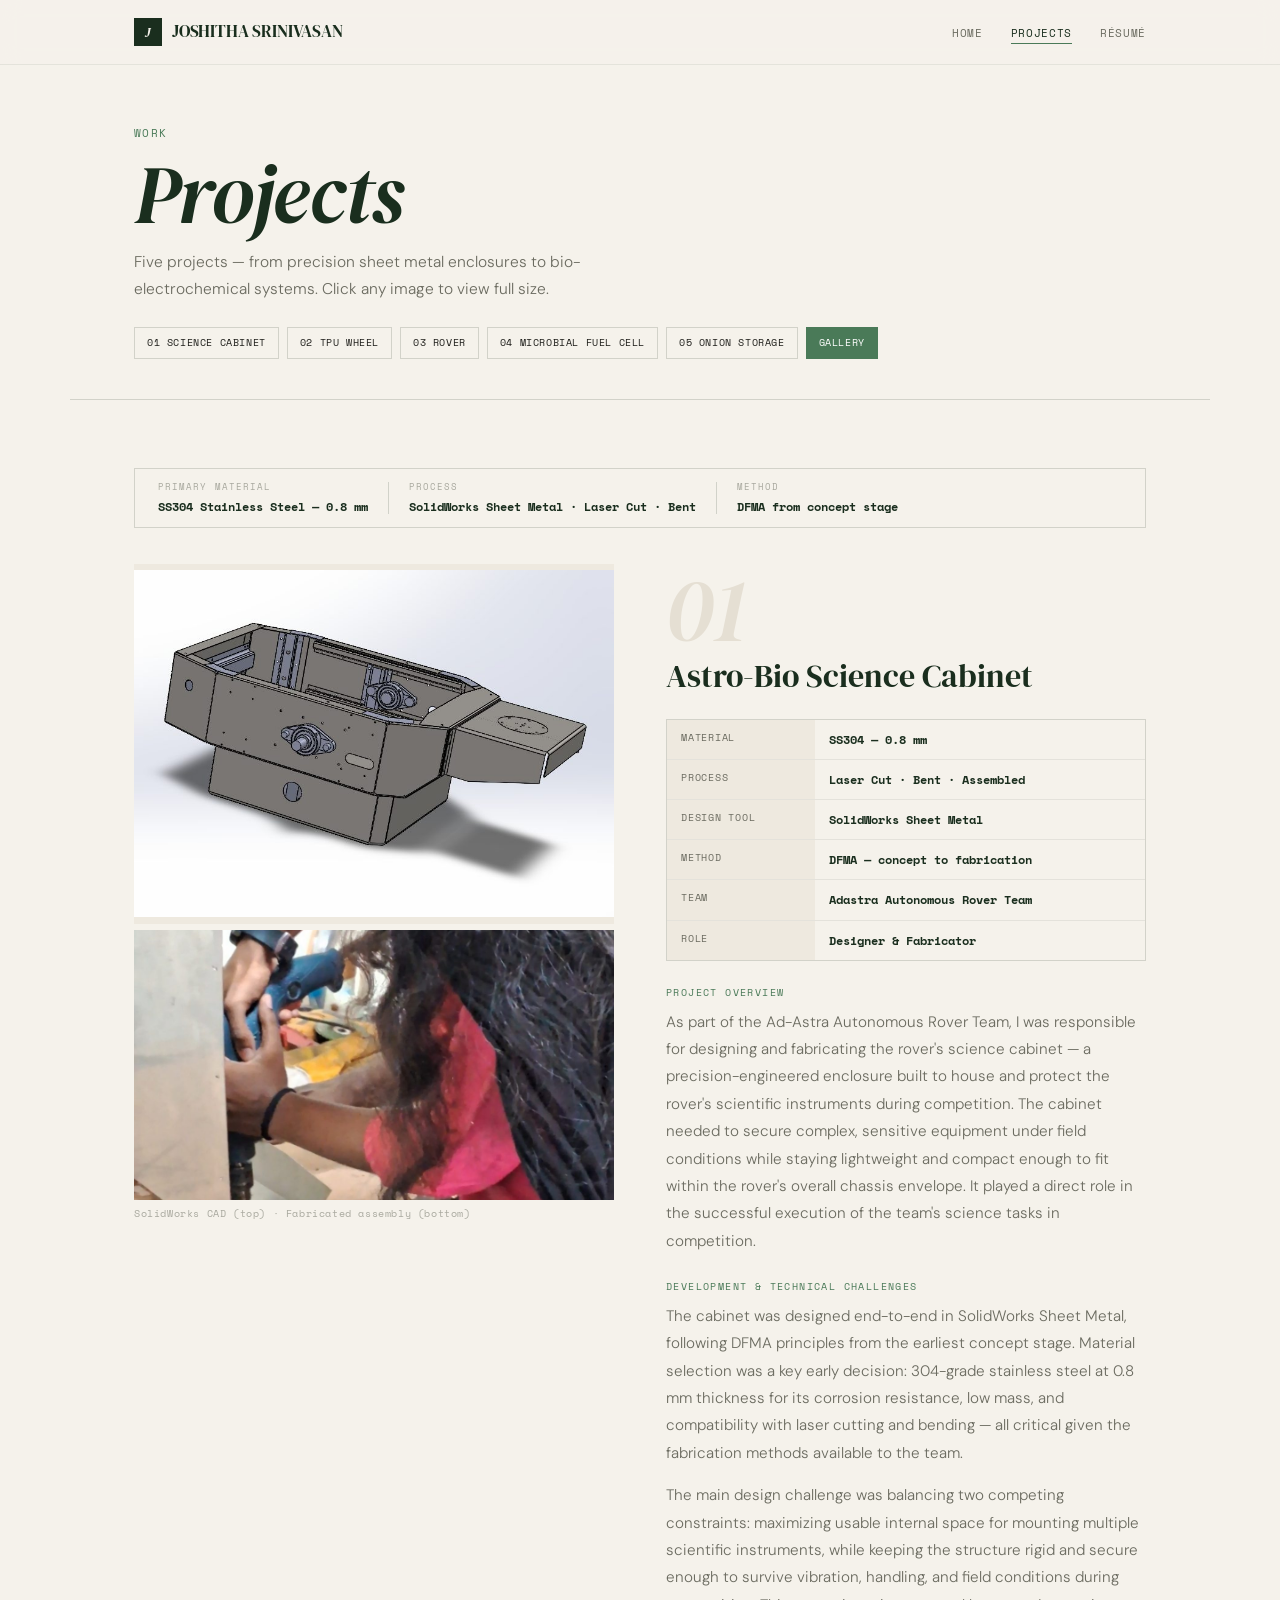
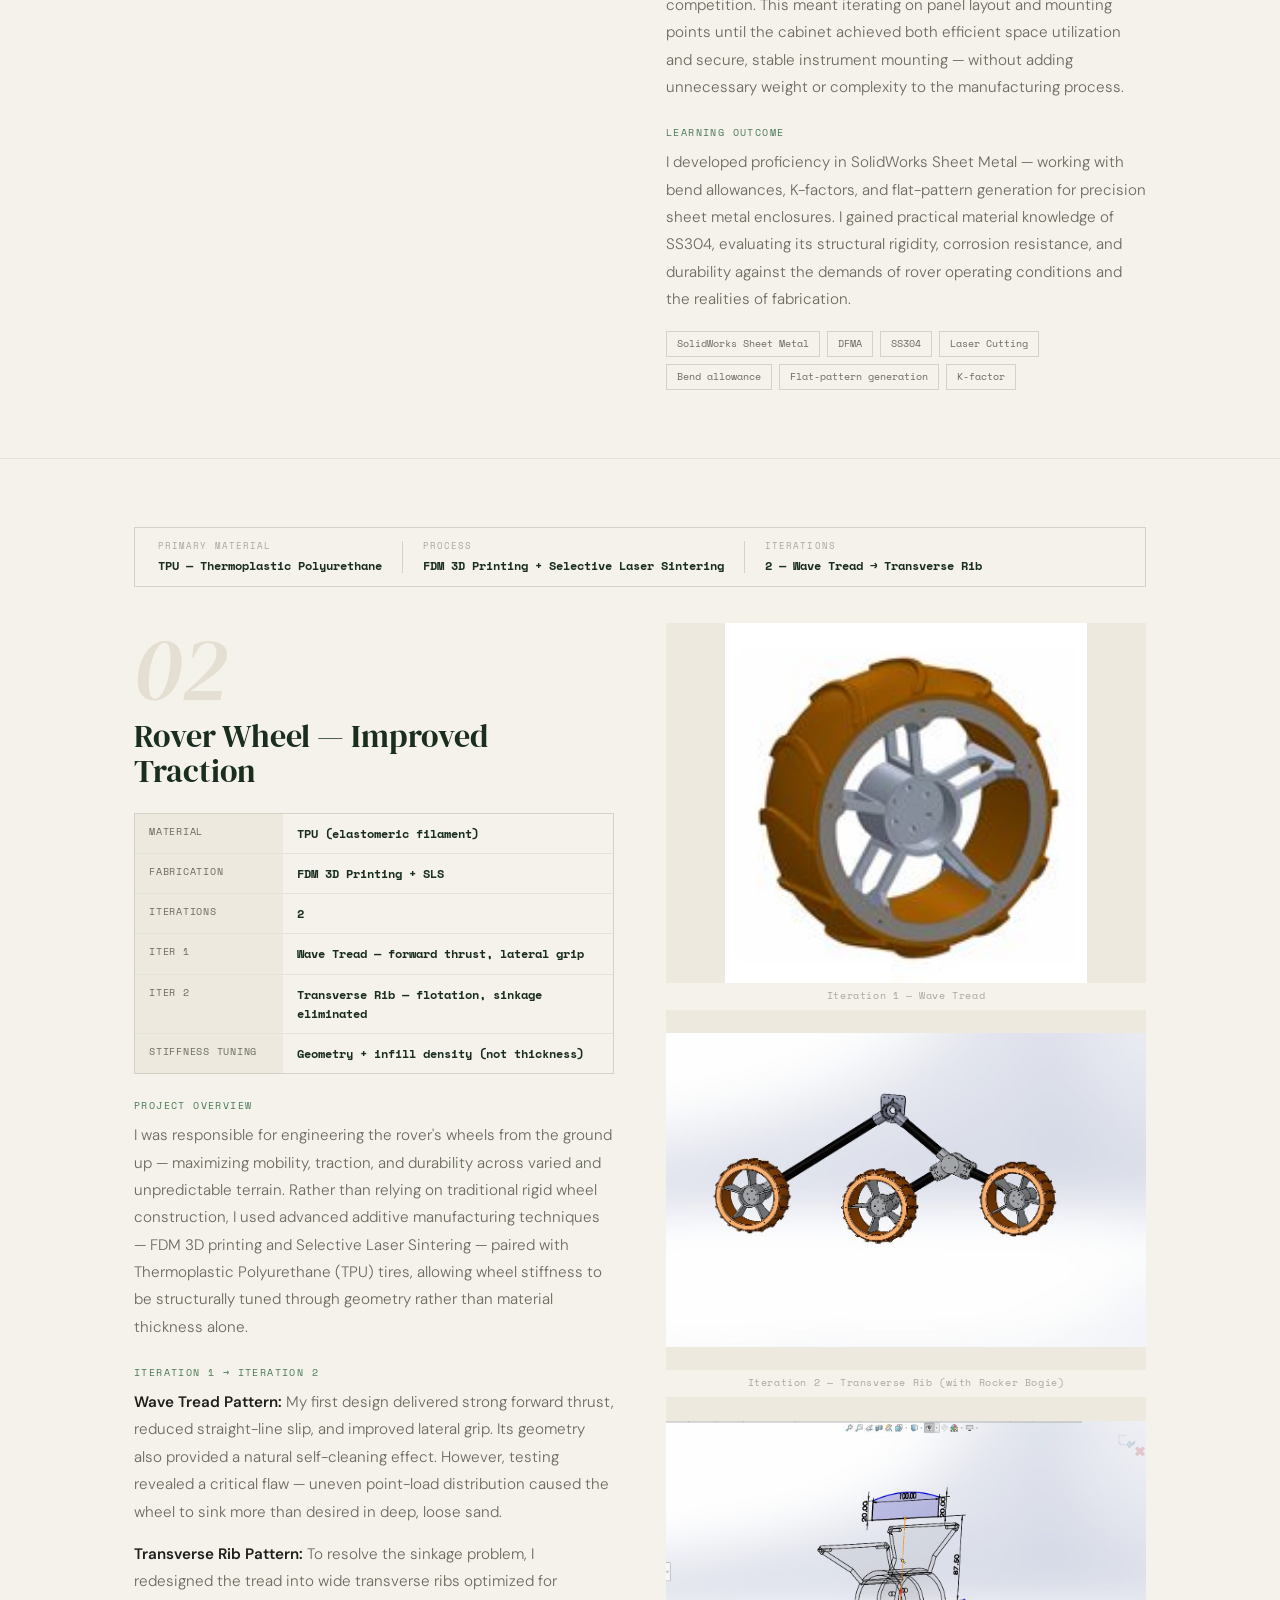
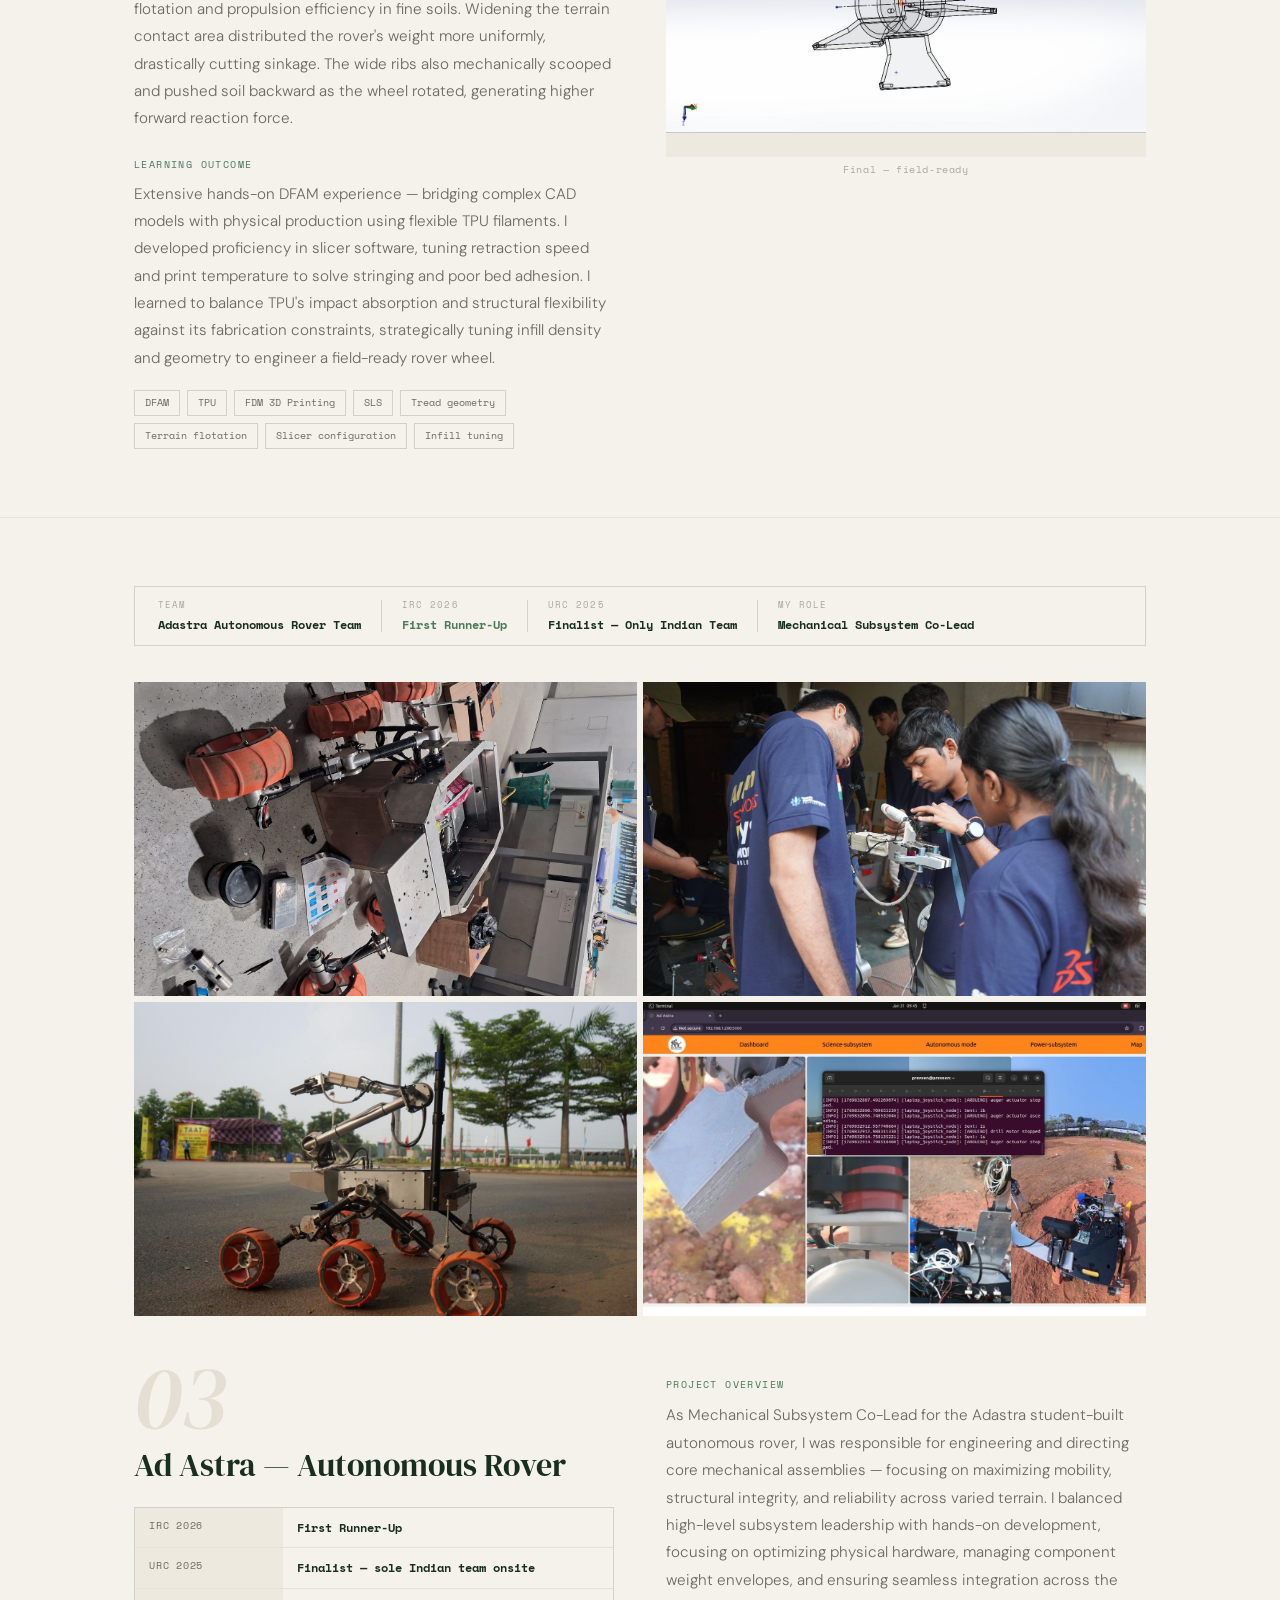
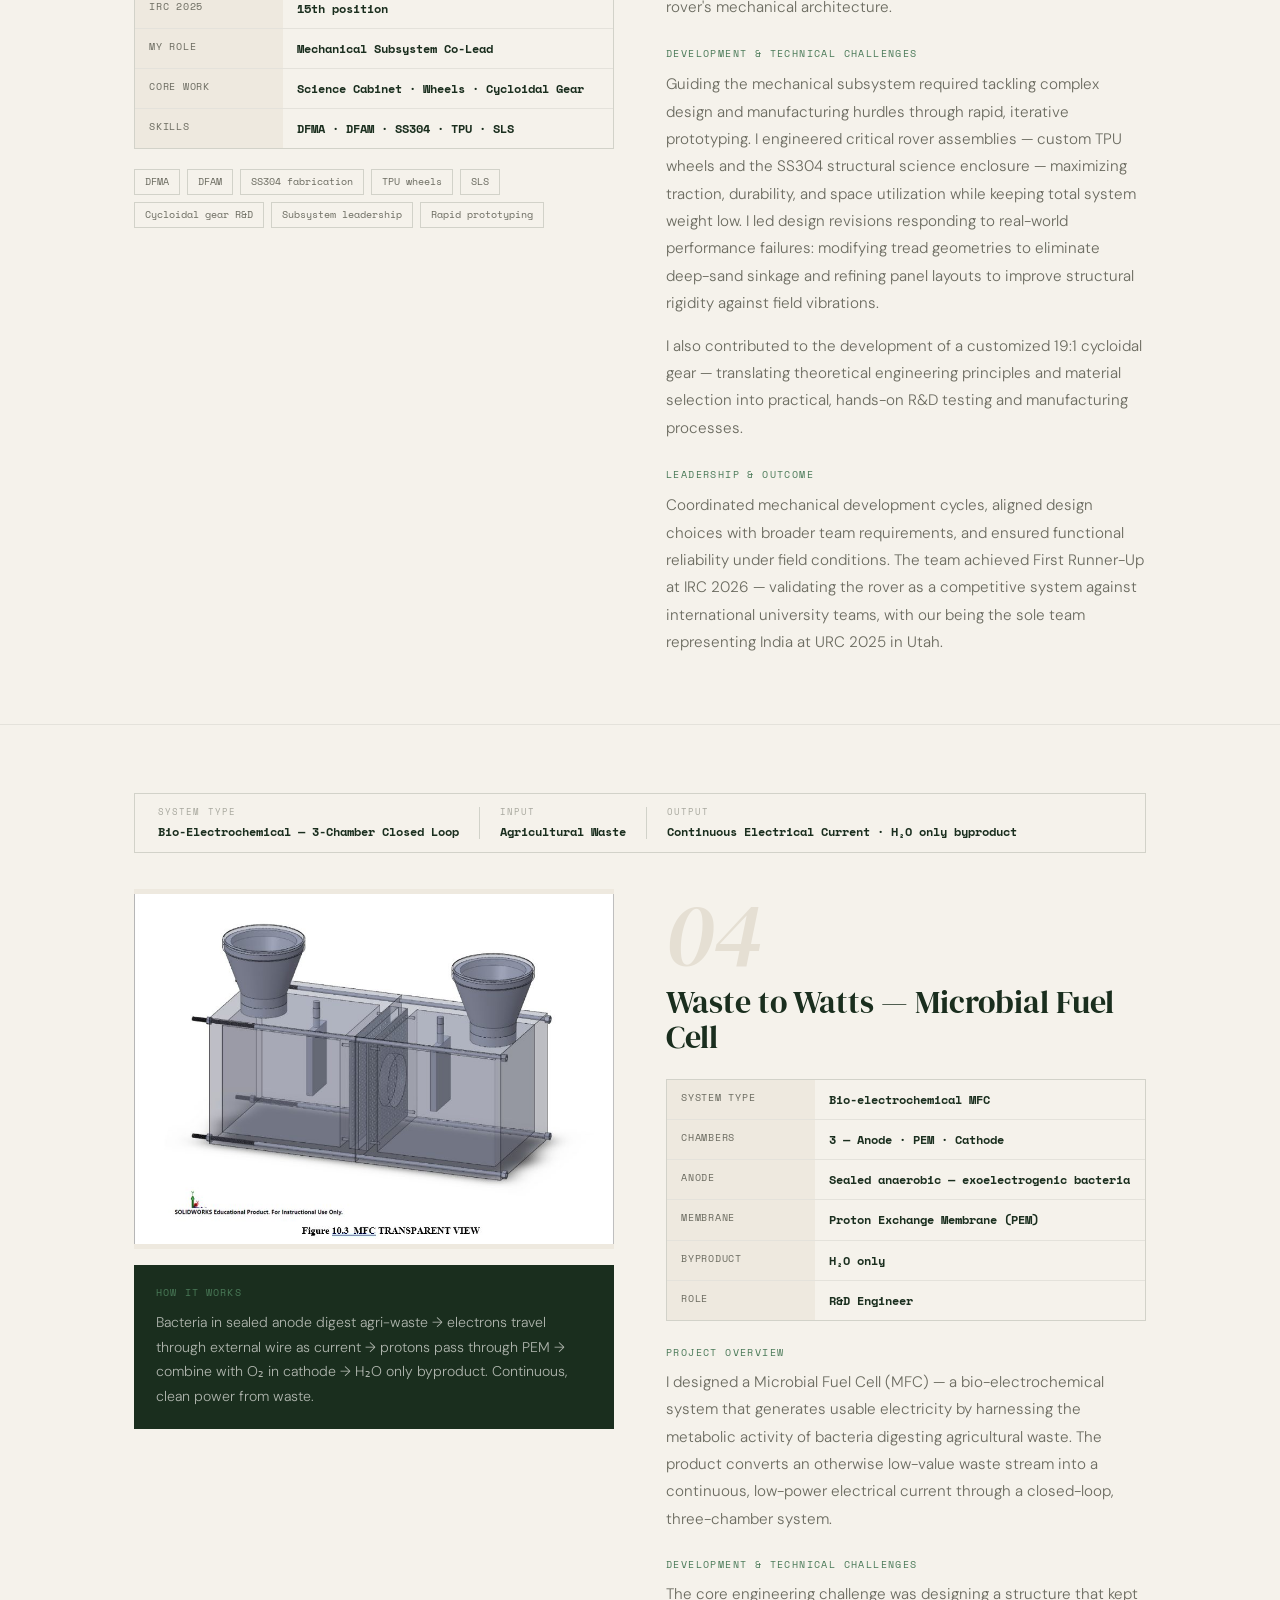
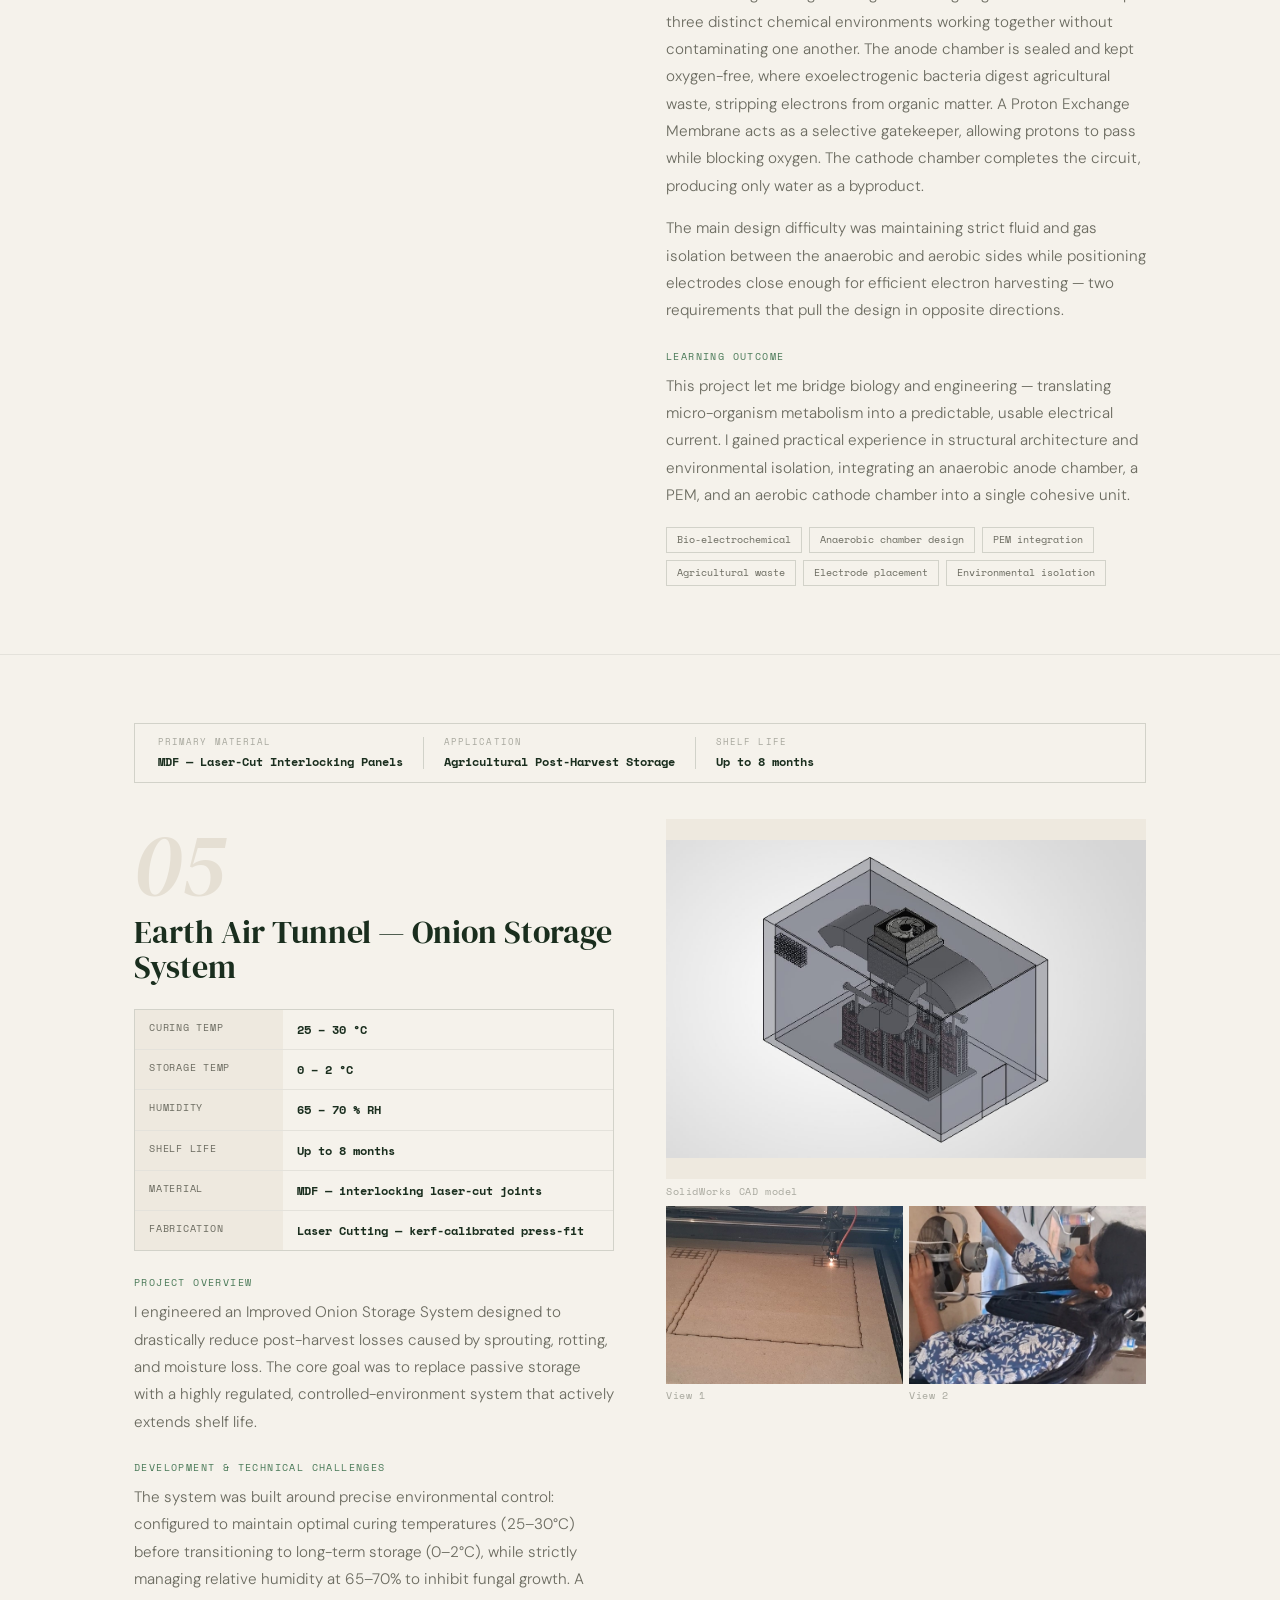
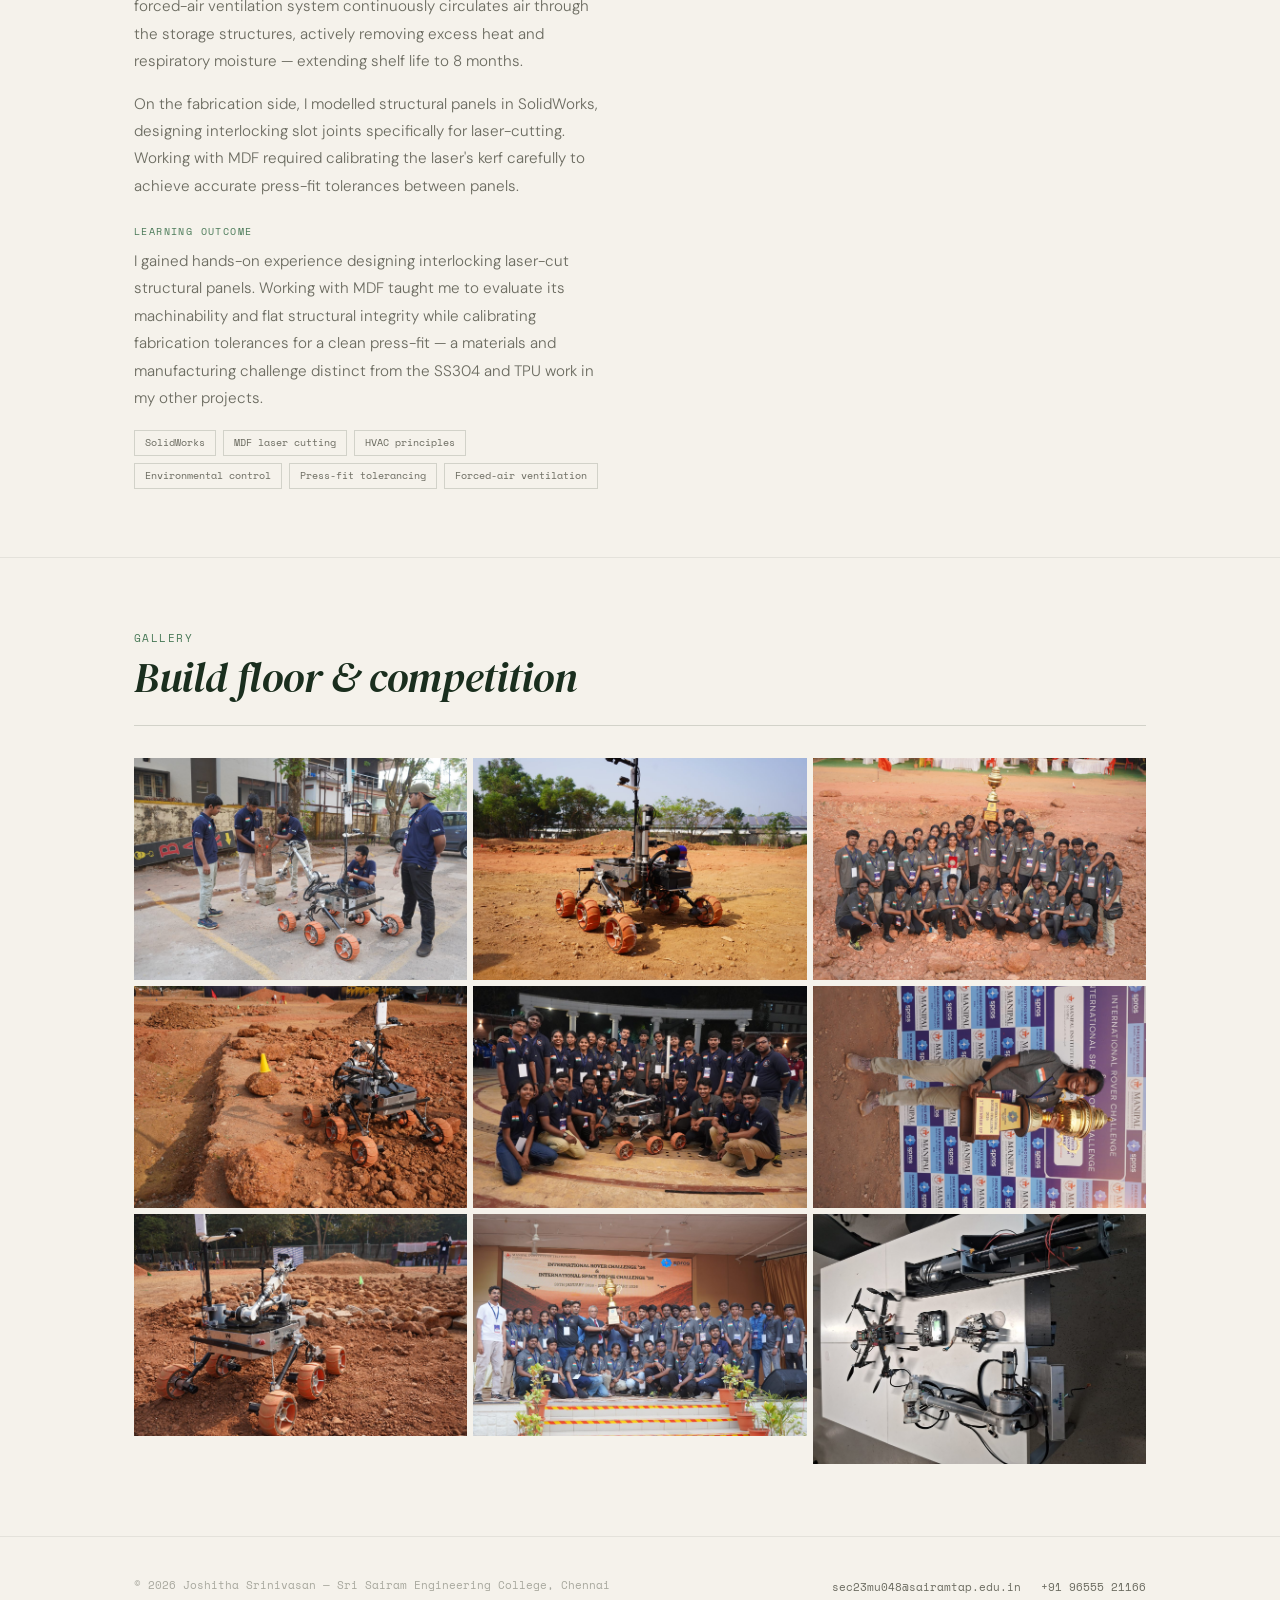
==== commit e2b4be92: "Add files via upload" ====
--- a/projects.html
+++ b/projects.html
@@ -10,7 +10,10 @@
 
 <nav class="nav">
   <div class="wrap nav__inner">
-    <a href="index.html" class="nav__logo">Joshitha<span> S</span></a>
+    <a href="index.html" class="nav__logo">
+      <div class="nav__logo-mark"><span>J</span></div>
+      JOSHITHA SRINIVASAN
+    </a>
     <ul class="nav__links">
       <li><a href="index.html">Home</a></li>
       <li><a href="projects.html" aria-current="page">Projects</a></li>
@@ -20,158 +23,265 @@
 </nav>
 
 <!-- Page header -->
-<div class="wrap" style="padding-top:56px;padding-bottom:36px;border-bottom:1px solid var(--line);">
+<div class="wrap" style="padding-top:60px;padding-bottom:40px;border-bottom:1px solid var(--line2);">
   <p class="eyebrow">Work</p>
   <h1 style="margin-top:10px;color:var(--forest);font-style:italic;">Projects</h1>
-  <p style="color:var(--muted);margin-top:14px;max-width:540px;font-size:.97rem;font-weight:300;">Five projects spanning bio-electrochemical engineering, agricultural technology, sheet metal fabrication, and additive manufacturing. Click any image to view full size.</p>
-  <div style="display:flex;gap:10px;flex-wrap:wrap;margin-top:24px;">
-    <a href="#cabinet" class="btn" style="font-size:10px;padding:7px 12px;">01 Science Cabinet</a>
-    <a href="#onion" class="btn" style="font-size:10px;padding:7px 12px;">02 Onion Storage</a>
-    <a href="#mfc" class="btn" style="font-size:10px;padding:7px 12px;">03 Microbial Fuel Cell</a>
-    <a href="#rover" class="btn" style="font-size:10px;padding:7px 12px;">04 Rover</a>
-    <a href="#wheel" class="btn" style="font-size:10px;padding:7px 12px;">05 TPU Wheel</a>
-    <a href="#gallery" class="btn" style="font-size:10px;padding:7px 12px;">Gallery</a>
-  </div>
-</div>
-
-<!-- ════════════════════════════
+  <p style="color:var(--muted);margin-top:14px;max-width:560px;font-size:.97rem;font-weight:300;line-height:1.75;">Five projects — from precision sheet metal enclosures to bio-electrochemical systems. Click any image to view full size.</p>
+  <div style="display:flex;gap:8px;flex-wrap:wrap;margin-top:24px;">
+    <a href="#cabinet"  class="btn" style="font-size:10px;padding:7px 12px;">01 Science Cabinet</a>
+    <a href="#wheel"    class="btn" style="font-size:10px;padding:7px 12px;">02 TPU Wheel</a>
+    <a href="#rover"    class="btn" style="font-size:10px;padding:7px 12px;">03 Rover</a>
+    <a href="#mfc"      class="btn" style="font-size:10px;padding:7px 12px;">04 Microbial Fuel Cell</a>
+    <a href="#onion"    class="btn" style="font-size:10px;padding:7px 12px;">05 Onion Storage</a>
+    <a href="#gallery"  class="btn btn--sage" style="font-size:10px;padding:7px 12px;">Gallery</a>
+  </div>
+</div>
+
+<!-- ════════════════════════════════
   01 — ASTRO-BIO SCIENCE CABINET
-════════════════════════════ -->
+════════════════════════════════ -->
 <div class="proj-block" id="cabinet">
   <div class="wrap">
-    <div class="material-strip">
-      <span class="material-dot" style="background:#9BA8B0;"></span>
-      <span class="material-label">Primary Material</span>
-      <span class="material-name">SS304 Stainless Steel — 0.8 mm</span>
-      <span style="flex:1;"></span>
-      <span class="material-label">Process</span>
-      <span class="material-name">Laser Cut + Bent + Assembled</span>
+
+    <div class="mat-strip">
+      <div class="mat-swatch" style="background:#9BA8B0;"></div>
+      <div class="mat-content">
+        <div class="mat-kv"><div class="mat-k">Primary Material</div><div class="mat-v">SS304 Stainless Steel — 0.8 mm</div></div>
+        <div class="mat-div"></div>
+        <div class="mat-kv"><div class="mat-k">Process</div><div class="mat-v">SolidWorks Sheet Metal · Laser Cut · Bent</div></div>
+        <div class="mat-div"></div>
+        <div class="mat-kv"><div class="mat-k">Method</div><div class="mat-v">DFMA from concept stage</div></div>
+      </div>
     </div>
 
     <div class="proj-cols">
+      <!-- LEFT — images -->
+      <div>
+        <div class="img-box contain" style="aspect-ratio:4/3;background:var(--surface);" onclick="lb(this)">
+          <img src="images/cab_cad.jpg" alt="Science cabinet — SolidWorks CAD">
+        </div>
+        <div style="margin-top:6px;">
+          <div class="img-box" style="aspect-ratio:16/9;" onclick="lb(this)">
+            <img src="images/cab_photo.jpg" alt="Science cabinet — fabricated">
+          </div>
+        </div>
+        <p style="font-family:var(--mono);font-size:10px;color:var(--dim);margin-top:6px;letter-spacing:.06em;">SolidWorks CAD (top) · Fabricated assembly (bottom)</p>
+      </div>
+
+      <!-- RIGHT — text -->
       <div>
         <p class="proj-num">01</p>
         <p class="proj-title">Astro-Bio Science Cabinet</p>
 
         <div class="specs">
-          <div class="spec-row"><div class="spec-k">Material</div><div class="spec-v">SS304 — 0.8 mm thickness</div></div>
-          <div class="spec-row"><div class="spec-k">Process</div><div class="spec-v">SolidWorks Sheet Metal · Laser Cut · Bent</div></div>
-          <div class="spec-row"><div class="spec-k">Design Method</div><div class="spec-v">DFMA from concept stage</div></div>
-          <div class="spec-row"><div class="spec-k">Role</div><div class="spec-v">Design + Fabrication (end-to-end)</div></div>
+          <div class="spec-row"><div class="spec-k">Material</div><div class="spec-v">SS304 — 0.8 mm</div></div>
+          <div class="spec-row"><div class="spec-k">Process</div><div class="spec-v">Laser Cut · Bent · Assembled</div></div>
+          <div class="spec-row"><div class="spec-k">Design Tool</div><div class="spec-v">SolidWorks Sheet Metal</div></div>
+          <div class="spec-row"><div class="spec-k">Method</div><div class="spec-v">DFMA — concept to fabrication</div></div>
           <div class="spec-row"><div class="spec-k">Team</div><div class="spec-v">Adastra Autonomous Rover Team</div></div>
+          <div class="spec-row"><div class="spec-k">Role</div><div class="spec-v">Designer &amp; Fabricator</div></div>
+        </div>
+
+        <div class="proj-section">Project Overview</div>
+        <div class="proj-body">
+          <p>As part of the Ad-Astra Autonomous Rover Team, I was responsible for designing and fabricating the rover's science cabinet — a precision-engineered enclosure built to house and protect the rover's scientific instruments during competition. The cabinet needed to secure complex, sensitive equipment under field conditions while staying lightweight and compact enough to fit within the rover's overall chassis envelope. It played a direct role in the successful execution of the team's science tasks in competition.</p>
+        </div>
+
+        <div class="proj-section">Development &amp; Technical Challenges</div>
+        <div class="proj-body">
+          <p>The cabinet was designed end-to-end in SolidWorks Sheet Metal, following DFMA principles from the earliest concept stage. Material selection was a key early decision: 304-grade stainless steel at 0.8 mm thickness for its corrosion resistance, low mass, and compatibility with laser cutting and bending — all critical given the fabrication methods available to the team.</p>
+          <p>The main design challenge was balancing two competing constraints: maximizing usable internal space for mounting multiple scientific instruments, while keeping the structure rigid and secure enough to survive vibration, handling, and field conditions during competition. This meant iterating on panel layout and mounting points until the cabinet achieved both efficient space utilization and secure, stable instrument mounting — without adding unnecessary weight or complexity to the manufacturing process.</p>
+        </div>
+
+        <div class="proj-section">Learning Outcome</div>
+        <div class="proj-body">
+          <p>I developed proficiency in SolidWorks Sheet Metal — working with bend allowances, K-factors, and flat-pattern generation for precision sheet metal enclosures. I gained practical material knowledge of SS304, evaluating its structural rigidity, corrosion resistance, and durability against the demands of rover operating conditions and the realities of fabrication.</p>
         </div>
 
         <div class="tags">
           <span class="tag">SolidWorks Sheet Metal</span><span class="tag">DFMA</span>
           <span class="tag">SS304</span><span class="tag">Laser Cutting</span>
-          <span class="tag">Flat-pattern generation</span><span class="tag">Bend allowance</span>
-        </div>
-      </div>
-
-      <div>
-        <div class="img-box" style="aspect-ratio:4/3;" onclick="lb(this)">
-          <img src="Astro-Bio Cabinet Design/Screenshot 2026-04-08 010614.png" alt="Science cabinet CAD">
-        </div>
-        <div class="img-box contain" style="aspect-ratio:16/9;margin-top:6px;background:var(--forest);" onclick="lb(this)">
-          <img src="Astro-Bio Cabinet Design/Screenshot_20260819_231634_Video Player.jpg.jpeg" alt="Science cabinet fabricated">
+          <span class="tag">Bend allowance</span><span class="tag">Flat-pattern generation</span>
+          <span class="tag">K-factor</span>
+        </div>
+      </div>
+    </div>
+  </div>
+</div>
+
+<!-- ════════════════════════════════
+  02 — TPU WHEEL
+════════════════════════════════ -->
+<div class="proj-block" id="wheel">
+  <div class="wrap">
+
+    <div class="mat-strip">
+      <div class="mat-swatch" style="background:#D4884A;"></div>
+      <div class="mat-content">
+        <div class="mat-kv"><div class="mat-k">Primary Material</div><div class="mat-v">TPU — Thermoplastic Polyurethane</div></div>
+        <div class="mat-div"></div>
+        <div class="mat-kv"><div class="mat-k">Process</div><div class="mat-v">FDM 3D Printing + Selective Laser Sintering</div></div>
+        <div class="mat-div"></div>
+        <div class="mat-kv"><div class="mat-k">Iterations</div><div class="mat-v">2 — Wave Tread → Transverse Rib</div></div>
+      </div>
+    </div>
+
+    <div class="proj-cols">
+      <!-- LEFT — text -->
+      <div>
+        <p class="proj-num">02</p>
+        <p class="proj-title">Rover Wheel — Improved Traction</p>
+
+        <div class="specs">
+          <div class="spec-row"><div class="spec-k">Material</div><div class="spec-v">TPU (elastomeric filament)</div></div>
+          <div class="spec-row"><div class="spec-k">Fabrication</div><div class="spec-v">FDM 3D Printing + SLS</div></div>
+          <div class="spec-row"><div class="spec-k">Iterations</div><div class="spec-v">2</div></div>
+          <div class="spec-row"><div class="spec-k">Iter 1</div><div class="spec-v">Wave Tread — forward thrust, lateral grip</div></div>
+          <div class="spec-row"><div class="spec-k">Iter 2</div><div class="spec-v">Transverse Rib — flotation, sinkage eliminated</div></div>
+          <div class="spec-row"><div class="spec-k">Stiffness tuning</div><div class="spec-v">Geometry + infill density (not thickness)</div></div>
         </div>
 
         <div class="proj-section">Project Overview</div>
         <div class="proj-body">
-          <p>As part of the Adastra Autonomous Rover Team, I was responsible for designing and fabricating the rover's science cabinet — a precision-engineered enclosure built to house and protect the rover's scientific instruments during competition. The cabinet needed to secure complex, sensitive equipment under field conditions while staying lightweight and compact enough to fit within the rover's overall chassis envelope. It played a direct role in the successful execution of the team's science tasks in competition.</p>
-        </div>
+          <p>I was responsible for engineering the rover's wheels from the ground up — maximizing mobility, traction, and durability across varied and unpredictable terrain. Rather than relying on traditional rigid wheel construction, I used advanced additive manufacturing techniques — FDM 3D printing and Selective Laser Sintering — paired with Thermoplastic Polyurethane (TPU) tires, allowing wheel stiffness to be structurally tuned through geometry rather than material thickness alone.</p>
+        </div>
+
+        <div class="proj-section">Iteration 1 → Iteration 2</div>
+        <div class="proj-body">
+          <p><strong>Wave Tread Pattern:</strong> My first design delivered strong forward thrust, reduced straight-line slip, and improved lateral grip. Its geometry also provided a natural self-cleaning effect. However, testing revealed a critical flaw — uneven point-load distribution caused the wheel to sink more than desired in deep, loose sand.</p>
+          <p><strong>Transverse Rib Pattern:</strong> To resolve the sinkage problem, I redesigned the tread into wide transverse ribs optimized for flotation and propulsion efficiency in fine soils. Widening the terrain contact area distributed the rover's weight more uniformly, drastically cutting sinkage. The wide ribs also mechanically scooped and pushed soil backward as the wheel rotated, generating higher forward reaction force.</p>
+        </div>
+
+        <div class="proj-section">Learning Outcome</div>
+        <div class="proj-body">
+          <p>Extensive hands-on DFAM experience — bridging complex CAD models with physical production using flexible TPU filaments. I developed proficiency in slicer software, tuning retraction speed and print temperature to solve stringing and poor bed adhesion. I learned to balance TPU's impact absorption and structural flexibility against its fabrication constraints, strategically tuning infill density and geometry to engineer a field-ready rover wheel.</p>
+        </div>
+
+        <div class="tags">
+          <span class="tag">DFAM</span><span class="tag">TPU</span>
+          <span class="tag">FDM 3D Printing</span><span class="tag">SLS</span>
+          <span class="tag">Tread geometry</span><span class="tag">Terrain flotation</span>
+          <span class="tag">Slicer configuration</span><span class="tag">Infill tuning</span>
+        </div>
+      </div>
+
+      <!-- RIGHT — 3 iteration images -->
+      <div>
+        <div class="img-box contain" style="aspect-ratio:4/3;background:var(--surface);" onclick="lb(this)">
+          <img src="images/wheel_iter1.jpg" alt="Wheel — Iteration 1 wave tread">
+        </div>
+        <p style="font-family:var(--mono);font-size:10px;color:var(--dim);text-align:center;margin:5px 0 6px;letter-spacing:.06em;">Iteration 1 — Wave Tread</p>
+
+        <div class="img-box contain" style="aspect-ratio:4/3;background:var(--surface);" onclick="lb(this)">
+          <img src="images/wheel_iter2.jpg" alt="Wheel — Iteration 2 transverse rib">
+        </div>
+        <p style="font-family:var(--mono);font-size:10px;color:var(--dim);text-align:center;margin:5px 0 6px;letter-spacing:.06em;">Iteration 2 — Transverse Rib (with Rocker Bogie)</p>
+
+        <div class="img-box contain" style="aspect-ratio:4/3;background:var(--surface);" onclick="lb(this)">
+          <img src="images/wheel_final.jpg" alt="Wheel — final version">
+        </div>
+        <p style="font-family:var(--mono);font-size:10px;color:var(--dim);text-align:center;margin:5px 0 0;letter-spacing:.06em;">Final — field-ready</p>
+      </div>
+    </div>
+  </div>
+</div>
+
+<!-- ════════════════════════════════
+  03 — ROVER
+════════════════════════════════ -->
+<div class="proj-block" id="rover">
+  <div class="wrap">
+
+    <div class="mat-strip">
+      <div class="mat-swatch" style="background:var(--sage);"></div>
+      <div class="mat-content">
+        <div class="mat-kv"><div class="mat-k">Team</div><div class="mat-v">Adastra Autonomous Rover Team</div></div>
+        <div class="mat-div"></div>
+        <div class="mat-kv"><div class="mat-k">IRC 2026</div><div class="mat-v" style="color:var(--sage);">First Runner-Up</div></div>
+        <div class="mat-div"></div>
+        <div class="mat-kv"><div class="mat-k">URC 2025</div><div class="mat-v">Finalist — Only Indian Team</div></div>
+        <div class="mat-div"></div>
+        <div class="mat-kv"><div class="mat-k">My Role</div><div class="mat-v">Mechanical Subsystem Co-Lead</div></div>
+      </div>
+    </div>
+
+    <!-- Full width 4-photo grid -->
+    <div style="display:grid;grid-template-columns:repeat(2,1fr);gap:6px;margin-bottom:36px;">
+      <div class="img-box" style="aspect-ratio:16/10;" onclick="lb(this)"><img src="images/rover1.jpg" alt="Rover at IRC 2026"></div>
+      <div class="img-box" style="aspect-ratio:16/10;" onclick="lb(this)"><img src="images/rover2.jpg" alt="Rover mechanism detail"></div>
+      <div class="img-box" style="aspect-ratio:16/10;" onclick="lb(this)"><img src="images/rover3.jpg" alt="Rover build"></div>
+      <div class="img-box" style="aspect-ratio:16/10;" onclick="lb(this)"><img src="images/rover4.jpg" alt="Rover in field"></div>
+    </div>
+
+    <div class="proj-cols">
+      <div>
+        <p class="proj-num">03</p>
+        <p class="proj-title">Ad Astra — Autonomous Rover</p>
+
+        <div class="specs">
+          <div class="spec-row"><div class="spec-k">IRC 2026</div><div class="spec-v">First Runner-Up</div></div>
+          <div class="spec-row"><div class="spec-k">URC 2025</div><div class="spec-v">Finalist — sole Indian team onsite</div></div>
+          <div class="spec-row"><div class="spec-k">IRC 2025</div><div class="spec-v">15th position</div></div>
+          <div class="spec-row"><div class="spec-k">My Role</div><div class="spec-v">Mechanical Subsystem Co-Lead</div></div>
+          <div class="spec-row"><div class="spec-k">Core Work</div><div class="spec-v">Science Cabinet · Wheels · Cycloidal Gear</div></div>
+          <div class="spec-row"><div class="spec-k">Skills</div><div class="spec-v">DFMA · DFAM · SS304 · TPU · SLS</div></div>
+        </div>
+
+        <div class="tags">
+          <span class="tag">DFMA</span><span class="tag">DFAM</span>
+          <span class="tag">SS304 fabrication</span><span class="tag">TPU wheels</span>
+          <span class="tag">SLS</span><span class="tag">Cycloidal gear R&amp;D</span>
+          <span class="tag">Subsystem leadership</span><span class="tag">Rapid prototyping</span>
+        </div>
+      </div>
+
+      <div class="proj-body">
+        <div class="proj-section">Project Overview</div>
+        <p>As Mechanical Subsystem Co-Lead for the Adastra student-built autonomous rover, I was responsible for engineering and directing core mechanical assemblies — focusing on maximizing mobility, structural integrity, and reliability across varied terrain. I balanced high-level subsystem leadership with hands-on development, focusing on optimizing physical hardware, managing component weight envelopes, and ensuring seamless integration across the rover's mechanical architecture.</p>
 
         <div class="proj-section">Development &amp; Technical Challenges</div>
-        <div class="proj-body">
-          <p>The cabinet was designed end-to-end in SolidWorks, following DFMA principles from the earliest concept stage. Material selection was a key early decision: SS304 at 0.8 mm thickness for its corrosion resistance, low mass, and compatibility with laser cutting and bending.</p>
-          <p>The main design challenge was balancing two competing constraints: maximizing usable internal space for mounting multiple scientific instruments, while keeping the structure rigid and secure enough to survive vibration, handling, and field conditions during competition. This meant iterating on panel layout and mounting points until the cabinet achieved both efficient space utilization and secure, stable instrument mounting — without adding unnecessary weight or complexity.</p>
-        </div>
-
-        <div class="proj-section">Learning Outcome</div>
-        <div class="proj-body">
-          <p>I developed proficiency in SolidWorks Sheet Metal — working with bend allowances, K-factors, and flat-pattern generation for precision sheet metal enclosures. I gained practical material knowledge of SS304, evaluating its structural rigidity, corrosion resistance, and durability against the demands of rover operating conditions.</p>
-        </div>
-      </div>
-    </div>
-  </div>
-</div>
-
-<!-- ════════════════════════════
-  02 — ONION STORAGE SYSTEM
-════════════════════════════ -->
-<div class="proj-block" id="onion">
-  <div class="wrap">
-    <div class="material-strip">
-      <span class="material-dot" style="background:#C4A265;"></span>
-      <span class="material-label">Primary Material</span>
-      <span class="material-name">MDF — Laser-Cut Interlocking Panels</span>
-      <span style="flex:1;"></span>
-      <span class="material-label">Application</span>
-      <span class="material-name">Agricultural Post-Harvest Storage</span>
+        <p>Guiding the mechanical subsystem required tackling complex design and manufacturing hurdles through rapid, iterative prototyping. I engineered critical rover assemblies — custom TPU wheels and the SS304 structural science enclosure — maximizing traction, durability, and space utilization while keeping total system weight low. I led design revisions responding to real-world performance failures: modifying tread geometries to eliminate deep-sand sinkage and refining panel layouts to improve structural rigidity against field vibrations.</p>
+        <p style="margin-top:1em;">I also contributed to the development of a customized 19:1 cycloidal gear — translating theoretical engineering principles and material selection into practical, hands-on R&amp;D testing and manufacturing processes.</p>
+
+        <div class="proj-section">Leadership &amp; Outcome</div>
+        <p>Coordinated mechanical development cycles, aligned design choices with broader team requirements, and ensured functional reliability under field conditions. The team achieved First Runner-Up at IRC 2026 — validating the rover as a competitive system against international university teams, with our being the sole team representing India at URC 2025 in Utah.</p>
+      </div>
+    </div>
+  </div>
+</div>
+
+<!-- ════════════════════════════════
+  04 — MICROBIAL FUEL CELL
+════════════════════════════════ -->
+<div class="proj-block" id="mfc">
+  <div class="wrap">
+
+    <div class="mat-strip">
+      <div class="mat-swatch" style="background:#5A9A6A;"></div>
+      <div class="mat-content">
+        <div class="mat-kv"><div class="mat-k">System Type</div><div class="mat-v">Bio-Electrochemical — 3-Chamber Closed Loop</div></div>
+        <div class="mat-div"></div>
+        <div class="mat-kv"><div class="mat-k">Input</div><div class="mat-v">Agricultural Waste</div></div>
+        <div class="mat-div"></div>
+        <div class="mat-kv"><div class="mat-k">Output</div><div class="mat-v">Continuous Electrical Current · H₂O only byproduct</div></div>
+      </div>
     </div>
 
     <div class="proj-cols">
-      <div>
-        <div class="img-box contain" style="aspect-ratio:4/3;background:var(--surface);" onclick="lb(this)">
-          <img src="Earth Air Tunnel Ventilation For Onion Storage System/Screenshot 2026-08-19 232639.png" alt="Onion storage CAD">
-        </div>
-        <div style="display:grid;grid-template-columns:1fr 1fr;gap:6px;margin-top:6px;">
-          <div class="img-box" style="aspect-ratio:4/3;" onclick="lb(this)"><img src="Earth Air Tunnel Ventilation For Onion Storage System/Screenshot_20260819_231340_Video Player.jpg.jpeg" alt="Storage unit view 1"></div>
-          <div class="img-box" style="aspect-ratio:4/3;" onclick="lb(this)"><img src="Earth Air Tunnel Ventilation For Onion Storage System/Screenshot_20260819_231522_Video Player.jpg.jpeg" alt="Storage unit view 2"></div>
-        </div>
-      </div>
-
-      <div>
-        <p class="proj-num">02</p>
-        <p class="proj-title">Earth Air Tunnel Ventilation — Onion Storage System</p>
-
-        <div class="specs">
-          <div class="spec-row"><div class="spec-k">Curing Temp</div><div class="spec-v">25 – 30 °C</div></div>
-          <div class="spec-row"><div class="spec-k">Storage Temp</div><div class="spec-v">0 – 2 °C</div></div>
-          <div class="spec-row"><div class="spec-k">Humidity</div><div class="spec-v">65 – 70 % RH</div></div>
-          <div class="spec-row"><div class="spec-k">Shelf Life</div><div class="spec-v">Up to 8 months</div></div>
-          <div class="spec-row"><div class="spec-k">Material</div><div class="spec-v">MDF — interlocking laser-cut joints</div></div>
-          <div class="spec-row"><div class="spec-k">Fabrication</div><div class="spec-v">Laser Cutting (kerf-calibrated press-fit)</div></div>
-        </div>
-
-        <div class="proj-section">Project Overview</div>
-        <div class="proj-body">
-          <p>I engineered an Improved Onion Storage System designed to drastically reduce post-harvest losses caused by sprouting, rotting, and moisture loss — a major source of revenue loss for farmers relying on traditional storage. The core goal was to replace passive storage with a highly regulated, controlled-environment system that actively extends shelf life.</p>
-        </div>
-
-        <div class="proj-section">Development &amp; Technical Challenges</div>
-        <div class="proj-body">
-          <p>The system was built around precise environmental control: configured to maintain optimal curing temperatures (25–30°C) before transitioning to long-term storage levels (0–2°C), while strictly managing relative humidity at 65–70% to inhibit fungal growth. I integrated a forced-air ventilation system that continuously circulates air through the storage structures, actively removing excess heat and respiratory moisture — extending shelf life to 8 months.</p>
-          <p>On the fabrication side, I modelled the structural panels in SolidWorks, designing interlocking slot joints specifically for laser-cutting. Working with MDF for the first time required calibrating the laser's kerf carefully to achieve accurate press-fit tolerances between panels.</p>
-        </div>
-
-        <div class="tags">
-          <span class="tag">SolidWorks</span><span class="tag">MDF laser cutting</span>
-          <span class="tag">HVAC principles</span><span class="tag">Environmental control</span>
-          <span class="tag">Press-fit tolerancing</span><span class="tag">Forced-air ventilation</span>
-        </div>
-      </div>
-    </div>
-  </div>
-</div>
-
-<!-- ════════════════════════════
-  03 — MICROBIAL FUEL CELL
-════════════════════════════ -->
-<div class="proj-block" id="mfc">
-  <div class="wrap">
-    <div class="material-strip">
-      <span class="material-dot" style="background:#7CB87C;"></span>
-      <span class="material-label">System Type</span>
-      <span class="material-name">Bio-Electrochemical — 3-Chamber Closed Loop</span>
-      <span style="flex:1;"></span>
-      <span class="material-label">Output</span>
-      <span class="material-name">Continuous Low-Power Electrical Current</span>
-    </div>
-
-    <div class="proj-cols">
-      <div>
-        <p class="proj-num">03</p>
+      <!-- LEFT — image + explainer -->
+      <div>
+        <div class="img-box contain" style="aspect-ratio:4/3;background:var(--surface);" onclick="lb(this)">
+          <img src="images/mfc_cad.jpg" alt="Microbial fuel cell diagram">
+        </div>
+        <div style="margin-top:16px;padding:20px 22px;background:var(--forest);border-radius:0;">
+          <p style="font-family:var(--mono);font-size:9.5px;letter-spacing:.12em;text-transform:uppercase;color:var(--sage);margin-bottom:10px;">How it works</p>
+          <p style="font-size:.88rem;color:rgba(253,252,249,.65);line-height:1.75;font-weight:300;">Bacteria in sealed anode digest agri-waste → electrons travel through external wire as current → protons pass through PEM → combine with O₂ in cathode → H₂O only byproduct. Continuous, clean power from waste.</p>
+        </div>
+      </div>
+
+      <!-- RIGHT — text -->
+      <div>
+        <p class="proj-num">04</p>
         <p class="proj-title">Waste to Watts — Microbial Fuel Cell</p>
 
         <div class="specs">
@@ -190,194 +300,129 @@
 
         <div class="proj-section">Development &amp; Technical Challenges</div>
         <div class="proj-body">
-          <p>The core engineering challenge was designing a structure that kept three distinct chemical environments working together without contaminating one another. The anode chamber is sealed and kept completely oxygen-free, where exoelectrogenic bacteria digest agricultural waste, stripping electrons from organic matter. A Proton Exchange Membrane acts as a selective gatekeeper, allowing protons to pass while strictly blocking oxygen. The cathode chamber completes the circuit, producing only harmless water as a byproduct.</p>
+          <p>The core engineering challenge was designing a structure that kept three distinct chemical environments working together without contaminating one another. The anode chamber is sealed and kept oxygen-free, where exoelectrogenic bacteria digest agricultural waste, stripping electrons from organic matter. A Proton Exchange Membrane acts as a selective gatekeeper, allowing protons to pass while blocking oxygen. The cathode chamber completes the circuit, producing only water as a byproduct.</p>
           <p>The main design difficulty was maintaining strict fluid and gas isolation between the anaerobic and aerobic sides while positioning electrodes close enough for efficient electron harvesting — two requirements that pull the design in opposite directions.</p>
         </div>
 
+        <div class="proj-section">Learning Outcome</div>
+        <div class="proj-body">
+          <p>This project let me bridge biology and engineering — translating micro-organism metabolism into a predictable, usable electrical current. I gained practical experience in structural architecture and environmental isolation, integrating an anaerobic anode chamber, a PEM, and an aerobic cathode chamber into a single cohesive unit.</p>
+        </div>
+
         <div class="tags">
-          <span class="tag">Bio-electrochemical design</span><span class="tag">Anaerobic systems</span>
+          <span class="tag">Bio-electrochemical</span><span class="tag">Anaerobic chamber design</span>
           <span class="tag">PEM integration</span><span class="tag">Agricultural waste</span>
           <span class="tag">Electrode placement</span><span class="tag">Environmental isolation</span>
         </div>
       </div>
-
-      <div>
-        <div class="img-box contain" style="aspect-ratio:4/3;background:var(--surface);" onclick="lb(this)">
-          <img src="Microbial Fuel Cell - AgriWaste/Screenshot 2026-05-17 211732.png" alt="Microbial fuel cell diagram">
-        </div>
-
-        <!-- Explainer visual -->
-        <div style="margin-top:16px;padding:20px;background:var(--surface);border-left:3px solid var(--sage);">
-          <p style="font-family:var(--mono);font-size:10px;letter-spacing:.1em;text-transform:uppercase;color:var(--sage);margin-bottom:10px;">How it works</p>
-          <p style="font-size:.88rem;color:var(--muted);line-height:1.7;font-weight:300;">Bacteria in the sealed anode chamber digest agri-waste → electrons travel through external wire as current → protons pass through PEM → combine with O₂ in cathode → H₂O only byproduct.</p>
+    </div>
+  </div>
+</div>
+
+<!-- ════════════════════════════════
+  05 — ONION STORAGE SYSTEM
+════════════════════════════════ -->
+<div class="proj-block" id="onion">
+  <div class="wrap">
+
+    <div class="mat-strip">
+      <div class="mat-swatch" style="background:#C4A265;"></div>
+      <div class="mat-content">
+        <div class="mat-kv"><div class="mat-k">Primary Material</div><div class="mat-v">MDF — Laser-Cut Interlocking Panels</div></div>
+        <div class="mat-div"></div>
+        <div class="mat-kv"><div class="mat-k">Application</div><div class="mat-v">Agricultural Post-Harvest Storage</div></div>
+        <div class="mat-div"></div>
+        <div class="mat-kv"><div class="mat-k">Shelf Life</div><div class="mat-v">Up to 8 months</div></div>
+      </div>
+    </div>
+
+    <div class="proj-cols">
+      <!-- LEFT — text -->
+      <div>
+        <p class="proj-num">05</p>
+        <p class="proj-title">Earth Air Tunnel — Onion Storage System</p>
+
+        <div class="specs">
+          <div class="spec-row"><div class="spec-k">Curing Temp</div><div class="spec-v">25 – 30 °C</div></div>
+          <div class="spec-row"><div class="spec-k">Storage Temp</div><div class="spec-v">0 – 2 °C</div></div>
+          <div class="spec-row"><div class="spec-k">Humidity</div><div class="spec-v">65 – 70 % RH</div></div>
+          <div class="spec-row"><div class="spec-k">Shelf Life</div><div class="spec-v">Up to 8 months</div></div>
+          <div class="spec-row"><div class="spec-k">Material</div><div class="spec-v">MDF — interlocking laser-cut joints</div></div>
+          <div class="spec-row"><div class="spec-k">Fabrication</div><div class="spec-v">Laser Cutting — kerf-calibrated press-fit</div></div>
+        </div>
+
+        <div class="proj-section">Project Overview</div>
+        <div class="proj-body">
+          <p>I engineered an Improved Onion Storage System designed to drastically reduce post-harvest losses caused by sprouting, rotting, and moisture loss. The core goal was to replace passive storage with a highly regulated, controlled-environment system that actively extends shelf life.</p>
+        </div>
+
+        <div class="proj-section">Development &amp; Technical Challenges</div>
+        <div class="proj-body">
+          <p>The system was built around precise environmental control: configured to maintain optimal curing temperatures (25–30°C) before transitioning to long-term storage (0–2°C), while strictly managing relative humidity at 65–70% to inhibit fungal growth. A forced-air ventilation system continuously circulates air through the storage structures, actively removing excess heat and respiratory moisture — extending shelf life to 8 months.</p>
+          <p>On the fabrication side, I modelled structural panels in SolidWorks, designing interlocking slot joints specifically for laser-cutting. Working with MDF required calibrating the laser's kerf carefully to achieve accurate press-fit tolerances between panels.</p>
         </div>
 
         <div class="proj-section">Learning Outcome</div>
         <div class="proj-body">
-          <p>This project let me bridge biology and engineering — translating micro-organism metabolism into a predictable, usable electrical current. I gained practical experience in structural architecture and environmental isolation, integrating an anaerobic anode chamber, a PEM, and an aerobic cathode chamber into a single cohesive unit.</p>
-        </div>
-      </div>
-    </div>
-  </div>
-</div>
-
-<!-- ════════════════════════════
-  04 — ROVER
-════════════════════════════ -->
-<div class="proj-block" id="rover">
-  <div class="wrap">
-    <div class="material-strip">
-      <span class="material-dot" style="background:#A0A0A0;"></span>
-      <span class="material-label">Team</span>
-      <span class="material-name">Adastra Autonomous Rover Team</span>
-      <span style="flex:1;"></span>
-      <span class="material-label">Result</span>
-      <span class="material-name" style="color:var(--sage);">IRC 2026 — First Runner-Up</span>
-    </div>
-
-    <!-- Full-width 4-photo grid -->
-    <div style="display:grid;grid-template-columns:repeat(2,1fr);gap:6px;margin-bottom:32px;">
-      <div class="img-box" style="aspect-ratio:16/10;" onclick="lb(this)"><img src="Rover/20251028_035714.jpg" alt="Rover at IRC 2026"></div>
-      <div class="img-box" style="aspect-ratio:16/10;" onclick="lb(this)"><img src="Rover/EPC08366.JPG" alt="Rover detail"></div>
-      <div class="img-box" style="aspect-ratio:16/10;" onclick="lb(this)"><img src="Rover/IMG-20251224-WA0005.jpg" alt="Rover build"></div>
-      <div class="img-box" style="aspect-ratio:16/10;" onclick="lb(this)"><img src="Rover/IMG-20260131-WA0018.jpg" alt="Rover in field"></div>
-    </div>
-
-    <div class="proj-cols">
-      <div>
-        <p class="proj-num">04</p>
-        <p class="proj-title">Ad Astra — Autonomous Rover</p>
-
-        <div class="specs">
-          <div class="spec-row"><div class="spec-k">IRC 2026</div><div class="spec-v">First Runner-Up</div></div>
-          <div class="spec-row"><div class="spec-k">URC 2025</div><div class="spec-v">Finalist — sole Indian team onsite</div></div>
-          <div class="spec-row"><div class="spec-k">IRC 2025</div><div class="spec-v">15th position</div></div>
-          <div class="spec-row"><div class="spec-k">Role</div><div class="spec-v">Mechanical Subsystem Co-Lead</div></div>
-          <div class="spec-row"><div class="spec-k">Key Work</div><div class="spec-v">Science cabinet · Wheels · Cycloidal gear</div></div>
+          <p>I gained hands-on experience designing interlocking laser-cut structural panels. Working with MDF taught me to evaluate its machinability and flat structural integrity while calibrating fabrication tolerances for a clean press-fit — a materials and manufacturing challenge distinct from the SS304 and TPU work in my other projects.</p>
         </div>
 
         <div class="tags">
-          <span class="tag">DFMA</span><span class="tag">DFAM</span><span class="tag">SS304 sheet metal</span>
-          <span class="tag">TPU fabrication</span><span class="tag">SLS</span><span class="tag">Cycloidal gear</span>
-          <span class="tag">Subsystem leadership</span>
-        </div>
-      </div>
-
-      <div class="proj-body">
-        <div class="proj-section">Project Overview</div>
-        <p>As Mechanical Subsystem Co-Lead for Adastra's student-built autonomous rover, I was responsible for engineering and directing core mechanical assemblies — focusing on maximizing mobility, structural integrity, and reliability across varied terrain. I balanced high-level subsystem leadership with hands-on development.</p>
-
-        <div class="proj-section">Development &amp; Technical Challenges</div>
-        <p>I engineered critical rover assemblies including custom wheels and the structural science enclosure, maximizing traction, durability, and space utilization while keeping total system weight low. I led design revisions responding to real-world performance failures — modifying tread geometries to eliminate deep-sand sinkage and refining panel layouts to improve structural rigidity against field vibrations.</p>
-        <p style="margin-top:1em;">I also contributed to the development of a customized 19:1 cycloidal gear — translating theoretical engineering principles and material selection into practical, hands-on R&amp;D testing and manufacturing processes.</p>
-
-        <div class="proj-section">Leadership &amp; Outcome</div>
-        <p>Coordinated mechanical development cycles, aligned design choices with broader team requirements, and ensured functional reliability under field conditions. The team achieved First Runner-Up at IRC 2026 — validating the rover as a competitive system against international university teams.</p>
-      </div>
-    </div>
-  </div>
-</div>
-
-<!-- ════════════════════════════
-  05 — TPU WHEEL
-════════════════════════════ -->
-<div class="proj-block" id="wheel">
-  <div class="wrap">
-    <div class="material-strip">
-      <span class="material-dot" style="background:#2a2a2a;border:2px solid #888;"></span>
-      <span class="material-label">Primary Material</span>
-      <span class="material-name">TPU — Thermoplastic Polyurethane</span>
-      <span style="flex:1;"></span>
-      <span class="material-label">Process</span>
-      <span class="material-name">FDM 3D Printing + SLS · 2 Iterations</span>
-    </div>
-
-    <div class="proj-cols">
-      <div>
+          <span class="tag">SolidWorks</span><span class="tag">MDF laser cutting</span>
+          <span class="tag">HVAC principles</span><span class="tag">Environmental control</span>
+          <span class="tag">Press-fit tolerancing</span><span class="tag">Forced-air ventilation</span>
+        </div>
+      </div>
+
+      <!-- RIGHT — images -->
+      <div>
+        <div class="img-box contain" style="aspect-ratio:4/3;background:var(--surface);" onclick="lb(this)">
+          <img src="images/onion_cad.jpg" alt="Onion storage system CAD">
+        </div>
+        <p style="font-family:var(--mono);font-size:10px;color:var(--dim);margin:5px 0 6px;letter-spacing:.06em;">SolidWorks CAD model</p>
         <div style="display:grid;grid-template-columns:1fr 1fr;gap:6px;">
           <div>
-            <div class="img-box contain" style="aspect-ratio:1;background:var(--surface);" onclick="lb(this)">
-              <img src="TPU Wheel - Improved Traction/Screenshot 2026-03-31 122953.png" alt="Wheel iteration 1 — wave tread">
-            </div>
-            <p style="font-family:var(--mono);font-size:9.5px;color:var(--muted);text-align:center;margin-top:4px;letter-spacing:.04em;">Iteration 1 — Wave Tread</p>
+            <div class="img-box" style="aspect-ratio:4/3;" onclick="lb(this)"><img src="images/onion_p1.jpg" alt="Onion storage view 1"></div>
+            <p style="font-family:var(--mono);font-size:10px;color:var(--dim);margin-top:4px;letter-spacing:.06em;">View 1</p>
           </div>
           <div>
-            <div class="img-box contain" style="aspect-ratio:1;background:var(--surface);" onclick="lb(this)">
-              <img src="TPU Wheel - Improved Traction/Screenshot 2026-04-02 223453.png" alt="Wheel iteration 2 — transverse rib">
-            </div>
-            <p style="font-family:var(--mono);font-size:9.5px;color:var(--muted);text-align:center;margin-top:4px;letter-spacing:.04em;">Iteration 2 — Transverse Rib</p>
+            <div class="img-box" style="aspect-ratio:4/3;" onclick="lb(this)"><img src="images/onion_p2.jpg" alt="Onion storage view 2"></div>
+            <p style="font-family:var(--mono);font-size:10px;color:var(--dim);margin-top:4px;letter-spacing:.06em;">View 2</p>
           </div>
         </div>
-        <div class="img-box contain" style="aspect-ratio:16/9;background:var(--surface);margin-top:6px;" onclick="lb(this)">
-          <img src="TPU Wheel - Improved Traction/Screenshot 2026-05-30 224921.png" alt="Wheel final version">
-        </div>
-        <p style="font-family:var(--mono);font-size:9.5px;color:var(--muted);text-align:center;margin-top:4px;letter-spacing:.04em;">Final — field-ready version</p>
-      </div>
-
-      <div>
-        <p class="proj-num">05</p>
-        <p class="proj-title">TPU Rover Wheel — Improved Traction</p>
-
-        <div class="specs">
-          <div class="spec-row"><div class="spec-k">Material</div><div class="spec-v">TPU (elastomeric filament)</div></div>
-          <div class="spec-row"><div class="spec-k">Process</div><div class="spec-v">FDM 3D Printing + SLS</div></div>
-          <div class="spec-row"><div class="spec-k">Iterations</div><div class="spec-v">2 (wave tread → transverse rib)</div></div>
-          <div class="spec-row"><div class="spec-k">Problem solved</div><div class="spec-v">Deep-sand sinkage elimination</div></div>
-          <div class="spec-row"><div class="spec-k">Stiffness tuning</div><div class="spec-v">Infill density + geometry (not thickness)</div></div>
-        </div>
-
-        <div class="proj-section">Project Overview</div>
-        <div class="proj-body">
-          <p>I engineered the rover's wheels from the ground up — maximizing mobility, traction, and durability across varied and unpredictable terrain. Rather than relying on traditional rigid wheel construction, I used advanced additive manufacturing techniques paired with TPU tires, allowing wheel stiffness to be structurally tuned through geometry rather than material thickness alone.</p>
-        </div>
-
-        <div class="proj-section">Iteration 1 → 2</div>
-        <div class="proj-body">
-          <p><strong>Wave Tread:</strong> Strong forward thrust and lateral grip with self-cleaning geometry — but testing revealed uneven point-load distribution causing excessive sinkage in deep, loose sand.</p>
-          <p><strong>Transverse Rib:</strong> Redesigned for flotation and propulsion efficiency in fine soils. Widened terrain contact area distributes weight uniformly, eliminating sinkage. The wide ribs mechanically scoop and push soil backward, generating higher forward reaction force.</p>
-        </div>
-
-        <div class="proj-section">Learning Outcome</div>
-        <div class="proj-body">
-          <p>Extensive hands-on DFAM experience — bridging complex CAD models with physical production using flexible TPU filaments. I developed strong proficiency in slicer software, tuning retraction speed and print temperature to solve stringing and poor bed adhesion. I learned to balance TPU's impact absorption and structural flexibility against its fabrication constraints, strategically tuning infill density and geometry to engineer a high-performance, field-ready rover wheel.</p>
-        </div>
-
-        <div class="tags">
-          <span class="tag">DFAM</span><span class="tag">TPU elastomeric tuning</span>
-          <span class="tag">FDM 3D Printing</span><span class="tag">SLS</span>
-          <span class="tag">Slicer configuration</span><span class="tag">Tread geometry</span>
-          <span class="tag">Terrain flotation</span>
-        </div>
-      </div>
-    </div>
-  </div>
-</div>
-
-<!-- ════════════════════════════
+      </div>
+    </div>
+  </div>
+</div>
+
+<!-- ════════════════════════════════
   GALLERY
-════════════════════════════ -->
+════════════════════════════════ -->
 <section id="gallery" style="padding:72px 0;">
   <div class="wrap">
-    <div style="display:flex;justify-content:space-between;align-items:flex-end;padding-bottom:20px;border-bottom:1px solid var(--line2);margin-bottom:28px;">
-      <div><p class="eyebrow">Gallery</p><h2 style="margin-top:8px;color:var(--forest);font-style:italic;">Build floor &amp; competition</h2></div>
-    </div>
-    <div class="gallery-grid">
-      <div class="img-box" onclick="lb(this)"><img src="Gallery/EPC08381.JPG" alt="Build"></div>
-      <div class="img-box" onclick="lb(this)"><img src="Gallery/EPC08477.JPG" alt="Build"></div>
-      <div class="img-box" onclick="lb(this)"><img src="Gallery/EPC08491.JPG" alt="Build"></div>
-      <div class="img-box" onclick="lb(this)"><img src="Gallery/EPC08541.JPG" alt="Competition"></div>
-      <div class="img-box" onclick="lb(this)"><img src="Gallery/EPC08828.JPG" alt="Competition"></div>
-      <div class="img-box" onclick="lb(this)"><img src="Gallery/EPC09230.JPG" alt="Team"></div>
-      <div class="img-box" onclick="lb(this)"><img src="Gallery/EPC09280.JPG" alt="Team"></div>
-      <div class="img-box" onclick="lb(this)"><img src="Gallery/EPC09359.JPG" alt="Event"></div>
-      <div class="img-box" onclick="lb(this)"><img src="Gallery/20260601_142314.jpg" alt="Rover"></div>
+    <div style="display:flex;justify-content:space-between;align-items:flex-end;padding-bottom:24px;border-bottom:1px solid var(--line2);margin-bottom:32px;">
+      <div>
+        <p class="eyebrow">Gallery</p>
+        <h2 style="margin-top:8px;color:var(--forest);font-style:italic;">Build floor &amp; competition</h2>
+      </div>
+    </div>
+    <div class="gallery-masonry">
+      <div class="gitem" onclick="lb(this)"><img src="images/g1.jpg" alt="Competition build"></div>
+      <div class="gitem" onclick="lb(this)"><img src="images/g2.jpg" alt="Rover testing"></div>
+      <div class="gitem" onclick="lb(this)"><img src="images/g3.jpg" alt="Field test"></div>
+      <div class="gitem" onclick="lb(this)"><img src="images/g4.jpg" alt="IRC competition"></div>
+      <div class="gitem" onclick="lb(this)"><img src="images/g5.jpg" alt="Build session"></div>
+      <div class="gitem" onclick="lb(this)"><img src="images/g6.jpg" alt="Team at event"></div>
+      <div class="gitem" onclick="lb(this)"><img src="images/g7.jpg" alt="Rover detail"></div>
+      <div class="gitem" onclick="lb(this)"><img src="images/g8.jpg" alt="Competition day"></div>
+      <div class="gitem" onclick="lb(this)"><img src="images/g9.jpg" alt="Rover in field"></div>
     </div>
   </div>
 </section>
 
 <!-- LIGHTBOX -->
 <div class="lightbox" id="lightbox" onclick="closeLb()">
-  <button class="lightbox__close" onclick="closeLb()">✕ Close</button>
+  <button class="lightbox__close" onclick="closeLb()">✕ CLOSE</button>
   <img class="lightbox__img" id="lbImg" src="" alt="">
 </div>
 
@@ -392,9 +437,17 @@
 </footer>
 
 <script>
-function lb(el){ document.getElementById('lbImg').src=el.querySelector('img').src; document.getElementById('lightbox').classList.add('open'); document.body.style.overflow='hidden'; }
-function closeLb(){ document.getElementById('lightbox').classList.remove('open'); document.body.style.overflow=''; }
-document.addEventListener('keydown',e=>{ if(e.key==='Escape') closeLb(); });
+function lb(el){
+  var src = el.tagName==='IMG' ? el.src : el.querySelector('img').src;
+  document.getElementById('lbImg').src = src;
+  document.getElementById('lightbox').classList.add('open');
+  document.body.style.overflow = 'hidden';
+}
+function closeLb(){
+  document.getElementById('lightbox').classList.remove('open');
+  document.body.style.overflow = '';
+}
+document.addEventListener('keydown', e => { if(e.key==='Escape') closeLb(); });
 </script>
 </body>
 </html>
--- a/style.css
+++ b/style.css
@@ -1,197 +1,159 @@
-@import url('https://fonts.googleapis.com/css2?family=DM+Serif+Display:ital@0;1&family=DM+Sans:wght@300;400;500;600&family=Space+Mono:wght@400;700&display=swap');
+@import url('https://fonts.googleapis.com/css2?family=DM+Serif+Display:ital@0;1&family=DM+Sans:ital,wght@0,300;0,400;0,500;0,600;1,300&family=Space+Mono:wght@400;700&display=swap');
 
-/* ── TOKENS ── */
 :root {
-  --parchment: #F7F4EF;
-  --forest:    #1B2A1E;
-  --sage:      #4A7C59;
-  --yellow:    #E8C547;
-  --ink:       #2C2C28;
-  --muted:     #7A7A6E;
-  --dim:       #B8B5AD;
-  --line:      rgba(27,42,30,0.10);
-  --line2:     rgba(27,42,30,0.18);
-  --surface:   #F0EDE6;
-  --surface2:  #E8E4DC;
+  --parchment:  #F5F2EB;
+  --paper:      #FDFCF9;
+  --forest:     #1A2E1E;
+  --sage:       #4A7A58;
+  --sage-dim:   rgba(74,122,88,0.12);
+  --gold:       #C8A84B;
+  --ink:        #1E1E1A;
+  --muted:      #6B6B60;
+  --dim:        #A8A89E;
+  --line:       rgba(26,46,30,0.08);
+  --line2:      rgba(26,46,30,0.16);
+  --surface:    #EEE9DF;
+  --surface2:   #E5DFD3;
 
-  --serif:  'DM Serif Display', Georgia, serif;
-  --sans:   'DM Sans', sans-serif;
-  --mono:   'Space Mono', monospace;
+  --serif: 'DM Serif Display', Georgia, serif;
+  --sans:  'DM Sans', sans-serif;
+  --mono:  'Space Mono', monospace;
 
-  --maxw: 1120px;
-  --gap:  clamp(20px, 5vw, 64px);
+  --maxw: 1140px;
+  --gap:  clamp(20px,5vw,64px);
 }
 
-*, *::before, *::after { box-sizing: border-box; margin: 0; padding: 0; }
-html { scroll-behavior: smooth; }
-@media(prefers-reduced-motion:reduce){ html{scroll-behavior:auto} *{animation-duration:.001ms!important;transition-duration:.001ms!important} }
-body { background: var(--parchment); color: var(--ink); font-family: var(--sans); font-size:16px; line-height:1.6; -webkit-font-smoothing:antialiased; }
-img { max-width:100%; display:block; }
-a { color:inherit; text-decoration:none; }
-::selection { background: var(--sage); color: #fff; }
-:focus-visible { outline: 2px solid var(--sage); outline-offset: 3px; }
+*,*::before,*::after{box-sizing:border-box;margin:0;padding:0;}
+html{scroll-behavior:smooth;}
+@media(prefers-reduced-motion:reduce){html{scroll-behavior:auto;}*{animation-duration:.001ms!important;transition-duration:.001ms!important;}}
+body{background:var(--parchment);color:var(--ink);font-family:var(--sans);font-size:16px;line-height:1.6;-webkit-font-smoothing:antialiased;}
+img{max-width:100%;display:block;}
+a{color:inherit;text-decoration:none;}
+::selection{background:var(--sage);color:#fff;}
+:focus-visible{outline:2px solid var(--sage);outline-offset:3px;}
 
-.wrap { max-width: var(--maxw); margin: 0 auto; padding: 0 var(--gap); }
+.wrap{max-width:var(--maxw);margin:0 auto;padding:0 var(--gap);}
 
-/* ── NAV ── */
-.nav {
-  position: sticky; top: 0; z-index: 100;
-  background: rgba(247,244,239,0.92);
-  backdrop-filter: blur(8px);
-  border-bottom: 1px solid var(--line);
-}
-.nav__inner { display:flex; align-items:center; justify-content:space-between; height:62px; }
-.nav__logo { font-family: var(--serif); font-size:18px; color:var(--forest); letter-spacing:-.01em; }
-.nav__logo span { color: var(--sage); }
-.nav__links { display:flex; gap:28px; list-style:none; }
-.nav__links a { font-family:var(--mono); font-size:11px; letter-spacing:.06em; text-transform:uppercase; color:var(--muted); border-bottom:1px solid transparent; padding-bottom:2px; transition:color .15s,border-color .15s; }
-.nav__links a:hover, .nav__links a[aria-current] { color:var(--forest); border-color:var(--sage); }
+/* NAV */
+.nav{position:sticky;top:0;z-index:100;background:rgba(245,242,235,0.93);backdrop-filter:blur(10px);border-bottom:1px solid var(--line);}
+.nav__inner{display:flex;align-items:center;justify-content:space-between;height:64px;}
+.nav__logo{font-family:var(--serif);font-size:17px;color:var(--forest);letter-spacing:-.01em;display:flex;align-items:center;gap:10px;}
+.nav__logo-mark{width:28px;height:28px;background:var(--forest);display:flex;align-items:center;justify-content:center;}
+.nav__logo-mark span{font-family:var(--serif);font-size:14px;color:var(--parchment);font-style:italic;}
+.nav__links{display:flex;gap:28px;list-style:none;}
+.nav__links a{font-family:var(--mono);font-size:11px;letter-spacing:.06em;text-transform:uppercase;color:var(--muted);border-bottom:1px solid transparent;padding-bottom:2px;transition:color .15s,border-color .15s;}
+.nav__links a:hover,.nav__links a[aria-current]{color:var(--forest);border-color:var(--sage);}
 
-/* ── TYPE ── */
-.eyebrow { font-family:var(--mono); font-size:11px; letter-spacing:.12em; text-transform:uppercase; color:var(--sage); }
-h1,h2,h3 { font-family:var(--serif); font-weight:400; letter-spacing:-.01em; }
-h1 { font-size:clamp(2.8rem,6vw,5rem); line-height:1; }
-h2 { font-size:clamp(1.8rem,3.5vw,2.6rem); line-height:1.1; }
-h3 { font-size:clamp(1.1rem,2vw,1.4rem); line-height:1.2; }
+/* TYPE */
+.eyebrow{font-family:var(--mono);font-size:10.5px;letter-spacing:.14em;text-transform:uppercase;color:var(--sage);}
+h1{font-family:var(--serif);font-weight:400;font-size:clamp(2.8rem,6.5vw,5.2rem);line-height:1;letter-spacing:-.02em;}
+h2{font-family:var(--serif);font-weight:400;font-size:clamp(1.8rem,3.5vw,2.6rem);line-height:1.1;letter-spacing:-.01em;}
+h3{font-family:var(--serif);font-weight:400;font-size:clamp(1.15rem,2.2vw,1.5rem);line-height:1.2;}
 
-/* ── MATERIAL STRIP ── signature element ── */
-.material-strip {
-  display: flex;
-  align-items: center;
-  gap: 16px;
-  padding: 10px 0;
-  border-top: 1px solid var(--line2);
-  border-bottom: 1px solid var(--line2);
-  margin-bottom: 32px;
-}
-.material-label {
-  font-family: var(--mono);
-  font-size: 10px;
-  letter-spacing: .14em;
-  text-transform: uppercase;
-  color: var(--muted);
-}
-.material-name {
-  font-family: var(--mono);
-  font-size: 12px;
-  font-weight: 700;
-  color: var(--forest);
-  background: var(--surface2);
-  padding: 3px 10px;
-  letter-spacing: .06em;
-}
-.material-dot {
-  width: 10px; height: 10px;
-  border-radius: 50%;
-  flex-shrink: 0;
-}
+/* MATERIAL STRIP — signature element */
+.mat-strip{display:flex;align-items:center;gap:0;border:1px solid var(--line2);margin-bottom:36px;overflow:hidden;}
+.mat-swatch{width:5px;height:100%;align-self:stretch;flex-shrink:0;}
+.mat-content{display:flex;align-items:center;gap:20px;padding:11px 18px;flex:1;flex-wrap:wrap;}
+.mat-kv{display:flex;flex-direction:column;gap:2px;}
+.mat-k{font-family:var(--mono);font-size:9px;letter-spacing:.12em;text-transform:uppercase;color:var(--dim);}
+.mat-v{font-family:var(--mono);font-size:12px;font-weight:700;color:var(--forest);}
+.mat-div{width:1px;height:32px;background:var(--line2);flex-shrink:0;}
 
-/* ── BUTTONS ── */
-.btn { display:inline-flex; align-items:center; gap:8px; font-family:var(--mono); font-size:11px; letter-spacing:.06em; text-transform:uppercase; padding:11px 20px; border:1px solid var(--line2); color:var(--ink); transition:background .15s,border-color .15s; }
-.btn:hover { background:var(--surface2); }
-.btn--primary { background:var(--forest); border-color:var(--forest); color:var(--parchment); }
-.btn--primary:hover { background:var(--sage); border-color:var(--sage); }
-.btn--sage { background:var(--sage); border-color:var(--sage); color:#fff; }
-.btn--sage:hover { background:var(--forest); border-color:var(--forest); }
+/* SECTIONS */
+section{padding:80px 0;}
+section.tight{padding:52px 0;}
+.rule{border:none;border-top:1px solid var(--line);}
 
-/* ── LAYOUT ── */
-section { padding:80px 0; }
-section.tight { padding:52px 0; }
-.rule { border:none; border-top:1px solid var(--line); }
-.two-col { display:grid; grid-template-columns:1fr 1fr; gap:48px; align-items:start; }
-@media(max-width:800px){ .two-col{grid-template-columns:1fr;gap:28px;} }
+/* BUTTONS */
+.btn{display:inline-flex;align-items:center;gap:8px;font-family:var(--mono);font-size:11px;letter-spacing:.06em;text-transform:uppercase;padding:11px 22px;border:1px solid var(--line2);color:var(--ink);transition:background .15s,border-color .15s,color .15s;}
+.btn:hover{background:var(--surface2);border-color:var(--line2);}
+.btn--primary{background:var(--forest);border-color:var(--forest);color:var(--parchment);}
+.btn--primary:hover{background:var(--sage);border-color:var(--sage);}
+.btn--sage{background:var(--sage);border-color:var(--sage);color:#fff;}
+.btn--sage:hover{background:var(--forest);border-color:var(--forest);}
+.btn--outline{border-color:var(--sage);color:var(--sage);}
+.btn--outline:hover{background:var(--sage-dim);}
 
-/* ── IMAGES ── */
-.img-box {
-  background:var(--surface);
-  overflow:hidden;
-  cursor:pointer;
-  display:flex;
-  align-items:center;
-  justify-content:center;
-}
-.img-box img { width:100%; height:100%; object-fit:cover; transition:transform .3s ease; }
-.img-box:hover img { transform:scale(1.02); }
-.img-box.contain img { object-fit:contain; }
-.img-strip { display:grid; grid-template-columns:repeat(auto-fill,minmax(180px,1fr)); gap:6px; margin-top:6px; }
-.img-strip .img-box { aspect-ratio:4/3; }
+/* IMAGES */
+.img-box{background:var(--surface);overflow:hidden;cursor:pointer;display:flex;align-items:center;justify-content:center;}
+.img-box img{width:100%;height:100%;object-fit:cover;transition:transform .35s ease;}
+.img-box:hover img{transform:scale(1.03);}
+.img-box.contain img{object-fit:contain;}
 
-/* ── PROJECT BLOCK ── */
-.proj-block { padding:64px 0; border-bottom:1px solid var(--line); }
-.proj-block:last-of-type { border-bottom:none; }
-.proj-cols { display:grid; grid-template-columns:1fr 1fr; gap:48px; align-items:start; margin-top:0; }
-@media(max-width:820px){ .proj-cols{grid-template-columns:1fr;gap:24px;} }
-.proj-num { font-family:var(--serif); font-size:clamp(3rem,6vw,5rem); color:var(--dim); line-height:1; margin-bottom:8px; font-style:italic; }
-.proj-title { font-family:var(--serif); font-size:clamp(1.4rem,3vw,2rem); line-height:1.1; color:var(--forest); margin-bottom:20px; }
-.proj-body { font-size:.96rem; color:var(--muted); line-height:1.75; font-weight:300; }
-.proj-body p { margin-bottom:1em; }
-.proj-body p:last-child { margin-bottom:0; }
-.proj-body strong { color:var(--ink); font-weight:600; }
-.proj-section { font-family:var(--mono); font-size:10px; letter-spacing:.12em; text-transform:uppercase; color:var(--sage); margin:20px 0 6px; }
+/* PROJECT BLOCKS */
+.proj-block{padding:68px 0;border-bottom:1px solid var(--line);}
+.proj-block:last-of-type{border-bottom:none;}
+.proj-cols{display:grid;grid-template-columns:1fr 1fr;gap:52px;align-items:start;}
+@media(max-width:840px){.proj-cols{grid-template-columns:1fr;gap:28px;}}
+.proj-num{font-family:var(--serif);font-size:clamp(4rem,7vw,6rem);color:var(--surface2);line-height:1;font-style:italic;margin-bottom:6px;user-select:none;}
+.proj-title{font-family:var(--serif);font-size:clamp(1.5rem,2.8vw,2rem);line-height:1.1;color:var(--forest);margin-bottom:24px;}
+.proj-body{font-size:.95rem;color:var(--muted);line-height:1.8;font-weight:300;}
+.proj-body p{margin-bottom:1em;}
+.proj-body p:last-child{margin-bottom:0;}
+.proj-body strong{color:var(--ink);font-weight:600;}
+.proj-section{font-family:var(--mono);font-size:10px;letter-spacing:.14em;text-transform:uppercase;color:var(--sage);margin:24px 0 8px;}
 
-/* ── SPEC TABLE ── */
-.specs { border:1px solid var(--line2); margin:20px 0; }
-.spec-row { display:grid; grid-template-columns:140px 1fr; border-bottom:1px solid var(--line); }
-.spec-row:last-child { border-bottom:none; }
-.spec-k { font-family:var(--mono); font-size:10px; letter-spacing:.08em; text-transform:uppercase; color:var(--muted); padding:10px 14px; background:var(--surface); }
-.spec-v { font-family:var(--mono); font-size:12px; font-weight:700; color:var(--forest); padding:10px 14px; }
+/* SPECS */
+.specs{border:1px solid var(--line2);margin:0 0 20px;}
+.spec-row{display:grid;grid-template-columns:148px 1fr;border-bottom:1px solid var(--line);}
+.spec-row:last-child{border-bottom:none;}
+.spec-k{font-family:var(--mono);font-size:9.5px;letter-spacing:.08em;text-transform:uppercase;color:var(--muted);padding:10px 14px;background:var(--surface);}
+.spec-v{font-family:var(--mono);font-size:12px;font-weight:700;color:var(--forest);padding:10px 14px;}
 
-/* ── TAGS ── */
-.tags { display:flex; flex-wrap:wrap; gap:7px; margin-top:16px; }
-.tag { font-family:var(--mono); font-size:10.5px; padding:4px 10px; border:1px solid var(--line2); color:var(--muted); }
+/* TAGS */
+.tags{display:flex;flex-wrap:wrap;gap:7px;margin-top:18px;}
+.tag{font-family:var(--mono);font-size:10px;padding:4px 10px;border:1px solid var(--line2);color:var(--muted);}
 
-/* ── TIMELINE ── */
-.timeline-row { display:grid; grid-template-columns:100px 1fr; gap:20px; padding:20px 0; border-top:1px solid var(--line); }
-.timeline-row:last-child { border-bottom:1px solid var(--line); }
-.timeline-year { font-family:var(--mono); font-size:11px; color:var(--dim); padding-top:2px; }
-.timeline-h { font-family:var(--serif); font-size:1.05rem; color:var(--forest); }
-.timeline-p { font-size:.88rem; color:var(--muted); margin-top:4px; }
-@media(max-width:560px){ .timeline-row{grid-template-columns:1fr;gap:4px;} }
+/* TIMELINE */
+.timeline-row{display:grid;grid-template-columns:90px 1fr;gap:20px;padding:20px 0;border-top:1px solid var(--line);}
+.timeline-row:last-child{border-bottom:1px solid var(--line);}
+.t-year{font-family:var(--mono);font-size:11px;color:var(--dim);padding-top:3px;}
+.t-h{font-family:var(--serif);font-size:1.05rem;color:var(--forest);}
+.t-p{font-size:.88rem;color:var(--muted);margin-top:4px;}
+@media(max-width:560px){.timeline-row{grid-template-columns:1fr;gap:4px;}}
 
-/* ── GALLERY ── */
-.gallery-grid { columns:3 180px; gap:6px; }
-.gallery-grid .img-box { width:100%; margin-bottom:6px; break-inside:avoid; aspect-ratio:unset; }
-.gallery-grid .img-box img { width:100%; height:auto; object-fit:cover; }
-@media(max-width:560px){ .gallery-grid{columns:2 120px;} }
+/* GALLERY */
+.gallery-masonry{columns:3 180px;gap:6px;}
+.gallery-masonry .gitem{break-inside:avoid;margin-bottom:6px;cursor:pointer;overflow:hidden;}
+.gallery-masonry .gitem img{width:100%;display:block;transition:transform .3s ease;}
+.gallery-masonry .gitem:hover img{transform:scale(1.04);}
+@media(max-width:580px){.gallery-masonry{columns:2 120px;}}
 
-/* ── LIGHTBOX ── */
-.lightbox { display:none; position:fixed; inset:0; background:rgba(27,42,30,.94); z-index:200; align-items:center; justify-content:center; }
-.lightbox.open { display:flex; }
-.lightbox__img { max-width:90vw; max-height:88vh; object-fit:contain; }
-.lightbox__close { position:absolute; top:20px; right:24px; font-family:var(--mono); font-size:12px; color:rgba(255,255,255,.5); cursor:pointer; background:none; border:none; }
-.lightbox__close:hover { color:#fff; }
+/* LIGHTBOX */
+.lightbox{display:none;position:fixed;inset:0;background:rgba(26,46,30,.96);z-index:200;align-items:center;justify-content:center;}
+.lightbox.open{display:flex;}
+.lightbox__img{max-width:92vw;max-height:90vh;object-fit:contain;}
+.lightbox__close{position:absolute;top:20px;right:24px;font-family:var(--mono);font-size:12px;color:rgba(255,255,255,.4);cursor:pointer;background:none;border:none;letter-spacing:.06em;}
+.lightbox__close:hover{color:#fff;}
 
-/* ── RESUME PAGE ── */
-.cv-page { background:#fff; padding:32px 0 64px; }
-.cv-bar { max-width:780px; margin:0 auto 16px; padding:0 24px; display:flex; justify-content:flex-end; }
-.cv { max-width:760px; margin:0 auto; padding:52px 56px; background:#fff; border:1px solid #ddd; box-shadow:0 2px 20px rgba(0,0,0,.06); font-family:'Calibri','Arial',sans-serif; font-size:11pt; line-height:1.45; color:#000; }
-.cv-name { font-size:26pt; font-weight:700; color:#000; margin-bottom:3px; }
-.cv-contact { font-size:10pt; color:#333; margin-bottom:8px; }
-.cv-rule { border:none; border-top:2px solid #000; margin:10px 0; }
-.cv-rule-thin { border:none; border-top:1px solid #ccc; margin:8px 0; }
-.cv-sec { font-size:11pt; font-weight:700; text-transform:uppercase; letter-spacing:.06em; color:#000; margin-bottom:6px; }
-.cv-body { font-size:10.5pt; line-height:1.5; color:#000; }
-.cv-body p { margin-bottom:4px; }
-.cv-role { font-weight:700; font-size:10.5pt; }
-.cv-list { list-style:disc; padding-left:18px; margin:4px 0 10px; }
-.cv-list li { font-size:10.5pt; line-height:1.5; margin-bottom:3px; }
-.cv-sub { font-weight:700; font-size:10.5pt; margin:8px 0 3px; }
-.cv-achieve { list-style:none; padding:0; margin:4px 0; }
-.cv-achieve li { font-size:10.5pt; padding:4px 0; border-bottom:1px solid #eee; }
-.cv-achieve li:last-child { border-bottom:none; }
-.cv-achieve li::before { content:"• "; font-weight:700; }
+/* RESUME */
+.cv-page{background:#fff;min-height:100vh;padding:32px 0 64px;}
+.cv-bar{max-width:800px;margin:0 auto 16px;padding:0 24px;display:flex;justify-content:flex-end;}
+.cv{max-width:800px;margin:0 auto;padding:52px 56px;background:#fff;border:1px solid #ddd;box-shadow:0 2px 24px rgba(0,0,0,.07);font-family:'Calibri','Arial',sans-serif;font-size:11pt;line-height:1.45;color:#000;}
+.cv-name{font-size:26pt;font-weight:700;color:#000;margin-bottom:4px;}
+.cv-subtitle{font-size:10pt;color:#444;margin-bottom:4px;}
+.cv-contact{font-size:10pt;color:#333;margin-bottom:8px;}
+.cv-rule{border:none;border-top:2.5px solid #000;margin:10px 0;}
+.cv-rule-thin{border:none;border-top:1px solid #ccc;margin:8px 0;}
+.cv-sec{font-size:11pt;font-weight:700;text-transform:uppercase;letter-spacing:.06em;color:#000;margin-bottom:6px;}
+.cv-body{font-size:10.5pt;line-height:1.5;color:#000;}
+.cv-body p{margin-bottom:4px;}
+.cv-role{font-weight:700;font-size:10.5pt;}
+.cv-list{list-style:disc;padding-left:18px;margin:4px 0 10px;}
+.cv-list li{font-size:10.5pt;line-height:1.5;margin-bottom:3px;}
+.cv-sub{font-weight:700;font-size:10.5pt;margin:8px 0 3px;}
+.cv-achieve{list-style:none;padding:0;margin:4px 0;}
+.cv-achieve li{font-size:10.5pt;padding:5px 0;border-bottom:1px solid #eee;}
+.cv-achieve li:last-child{border-bottom:none;}
+.cv-achieve li::before{content:"• ";font-weight:700;}
 
-/* ── FOOTER ── */
-.site-footer { border-top:1px solid var(--line); padding:36px 0; }
-.site-footer__inner { display:flex; justify-content:space-between; align-items:center; flex-wrap:wrap; gap:14px; }
-.footer-links { display:flex; gap:20px; list-style:none; }
-.footer-links a { font-family:var(--mono); font-size:11px; color:var(--muted); }
-.footer-links a:hover { color:var(--sage); }
-.footer-copy { font-family:var(--mono); font-size:11px; color:var(--dim); }
+/* FOOTER */
+.site-footer{border-top:1px solid var(--line);padding:36px 0;}
+.site-footer__inner{display:flex;justify-content:space-between;align-items:center;flex-wrap:wrap;gap:14px;}
+.footer-links{display:flex;gap:20px;list-style:none;}
+.footer-links a{font-family:var(--mono);font-size:11px;color:var(--muted);}
+.footer-links a:hover{color:var(--sage);}
+.footer-copy{font-family:var(--mono);font-size:11px;color:var(--dim);}
 
-@media print {
-  .nav,.site-footer,.cv-bar { display:none!important; }
-  .cv-page { padding:0; background:#fff; }
-  .cv { border:none; box-shadow:none; max-width:100%; padding:0; }
-  body { background:#fff!important; }
-}
+@media(max-width:640px){.nav__links{gap:16px;}.nav__links a{font-size:10px;}}
+@media print{.nav,.site-footer,.cv-bar{display:none!important;}.cv-page{padding:0;}.cv{border:none;box-shadow:none;max-width:100%;padding:0;}body{background:#fff!important;}}
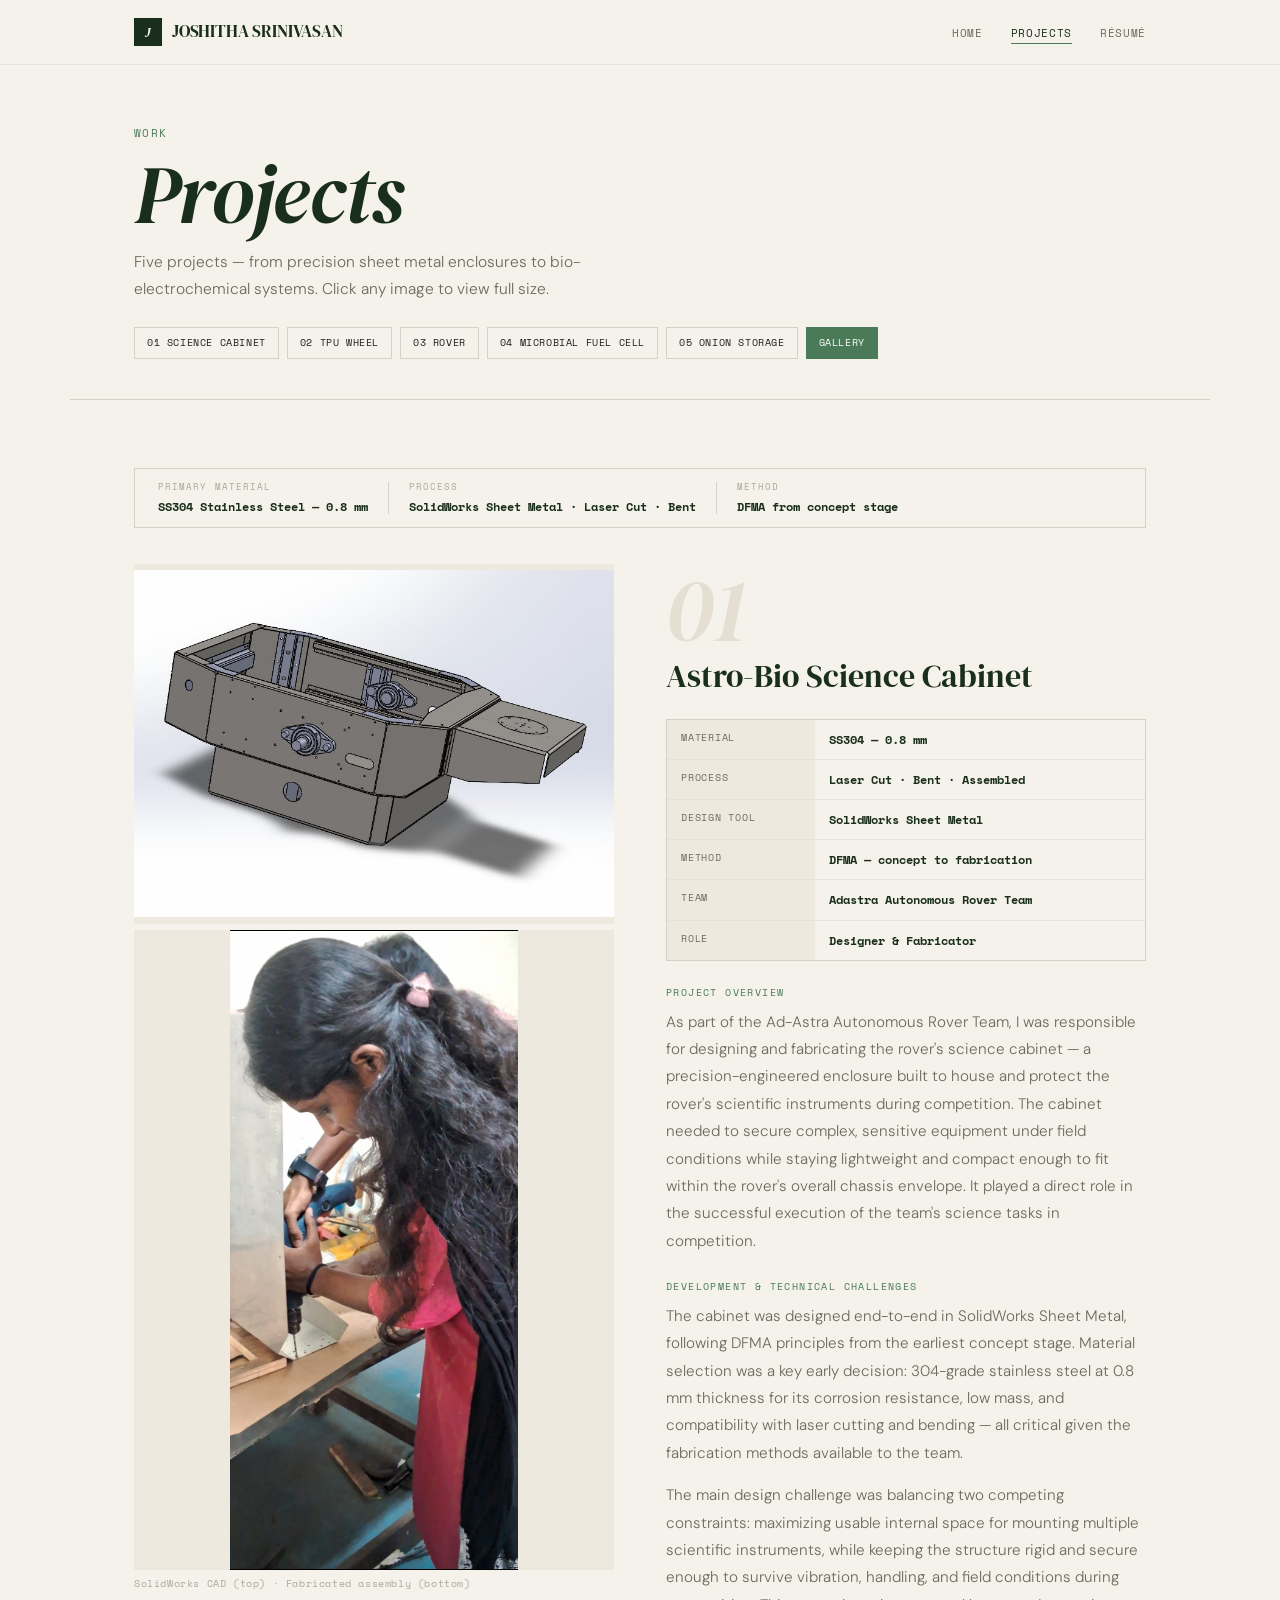
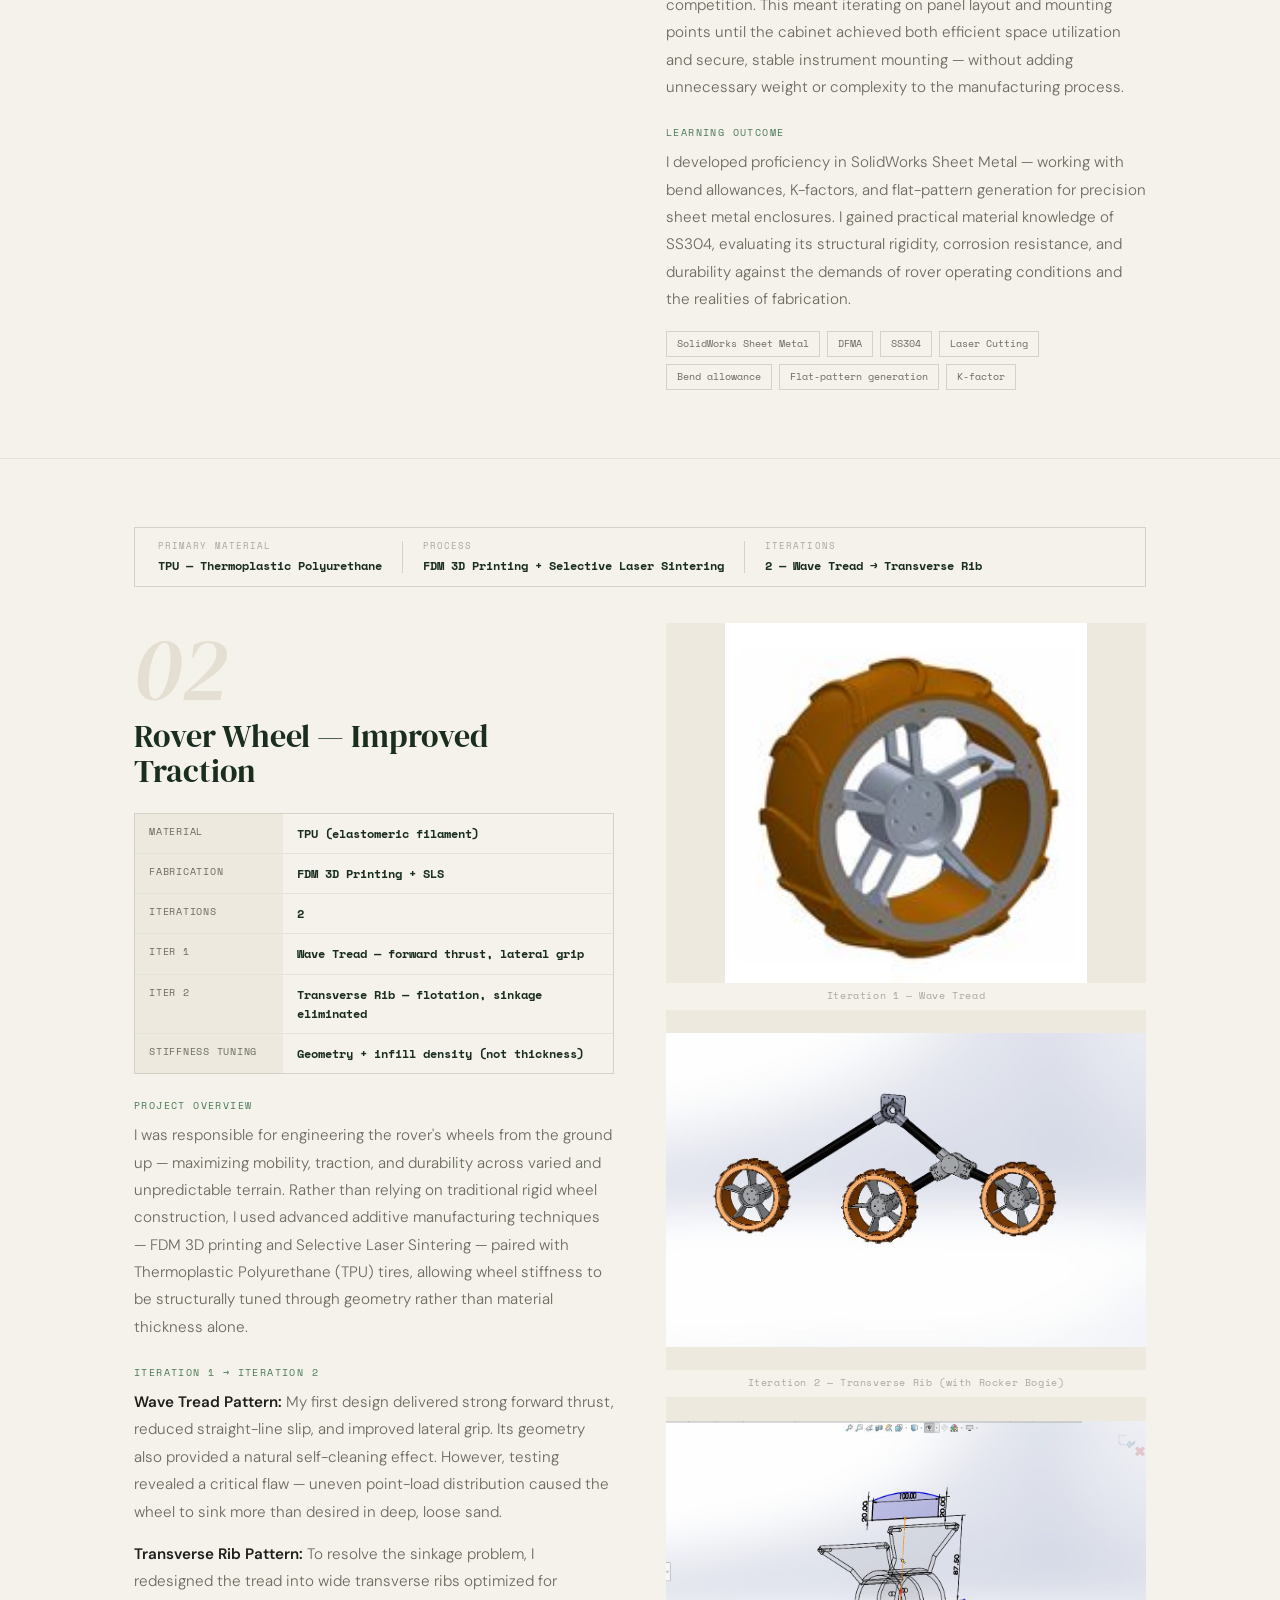
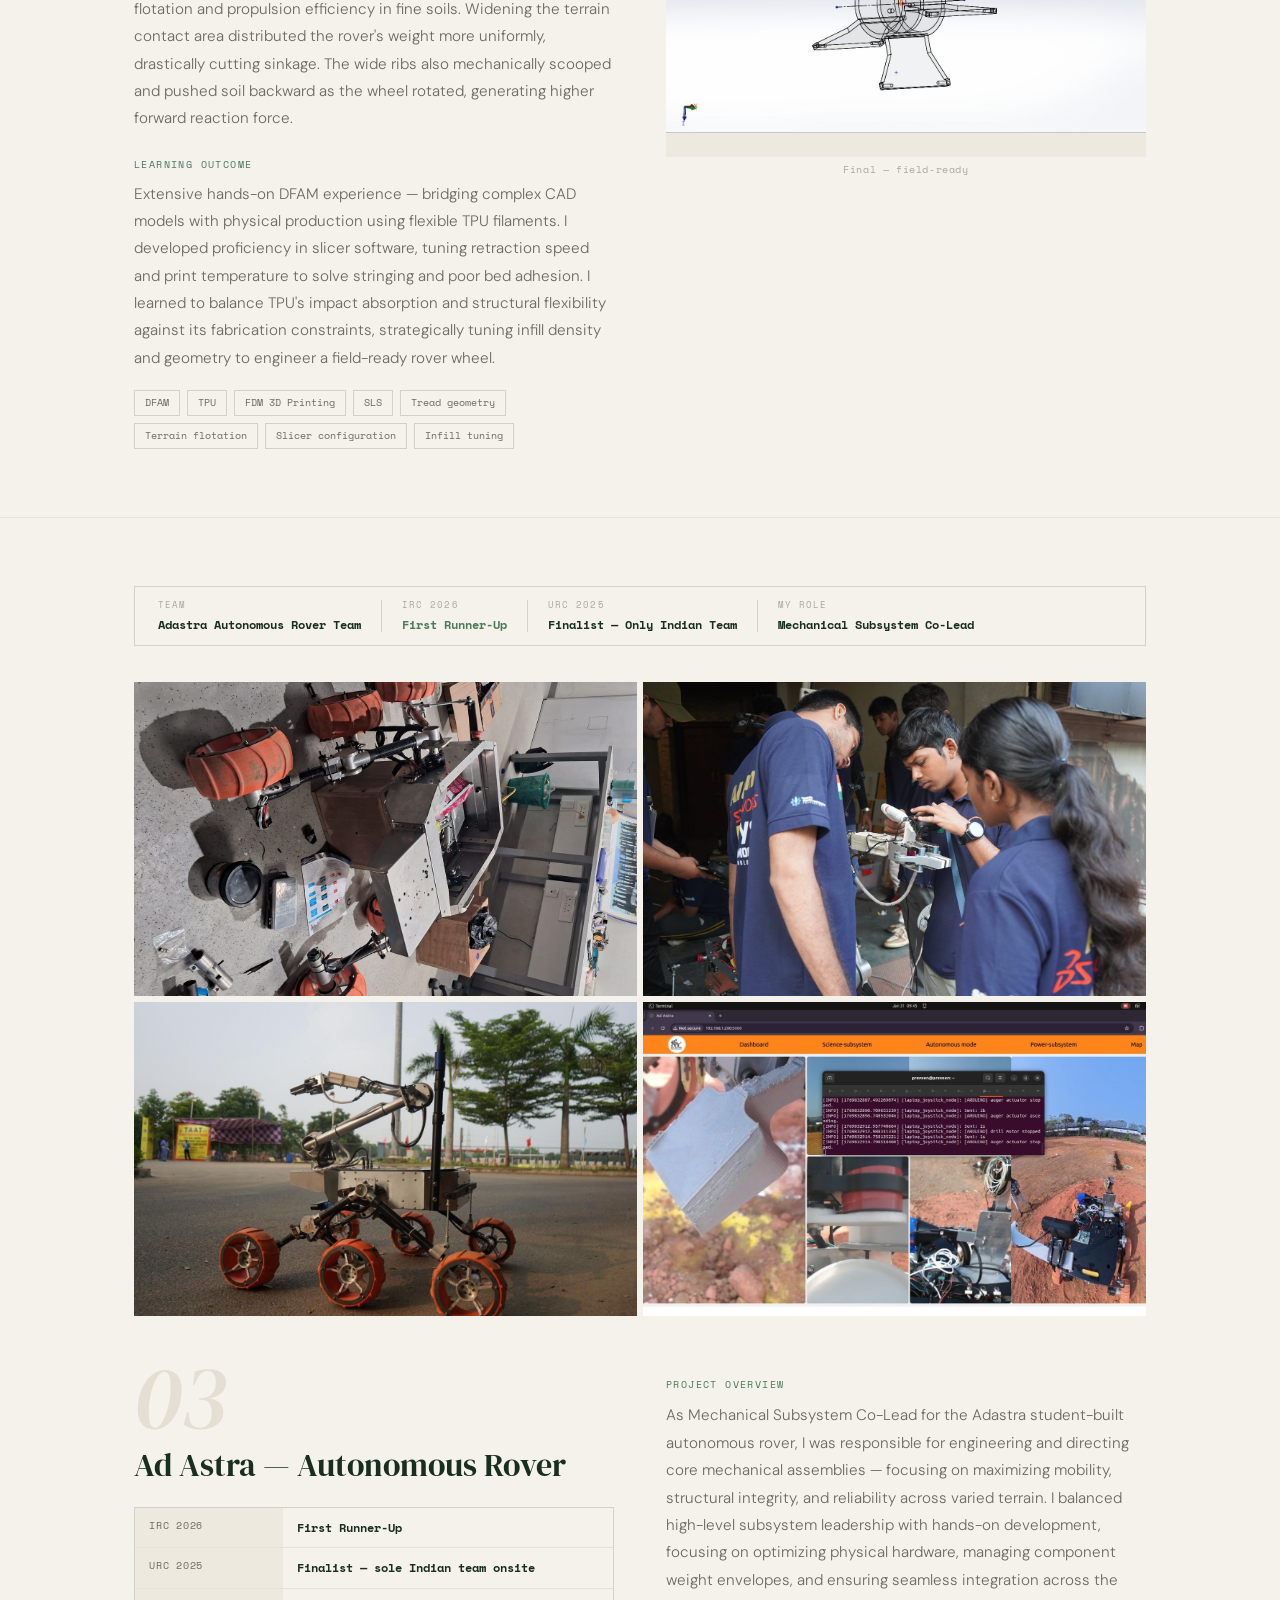
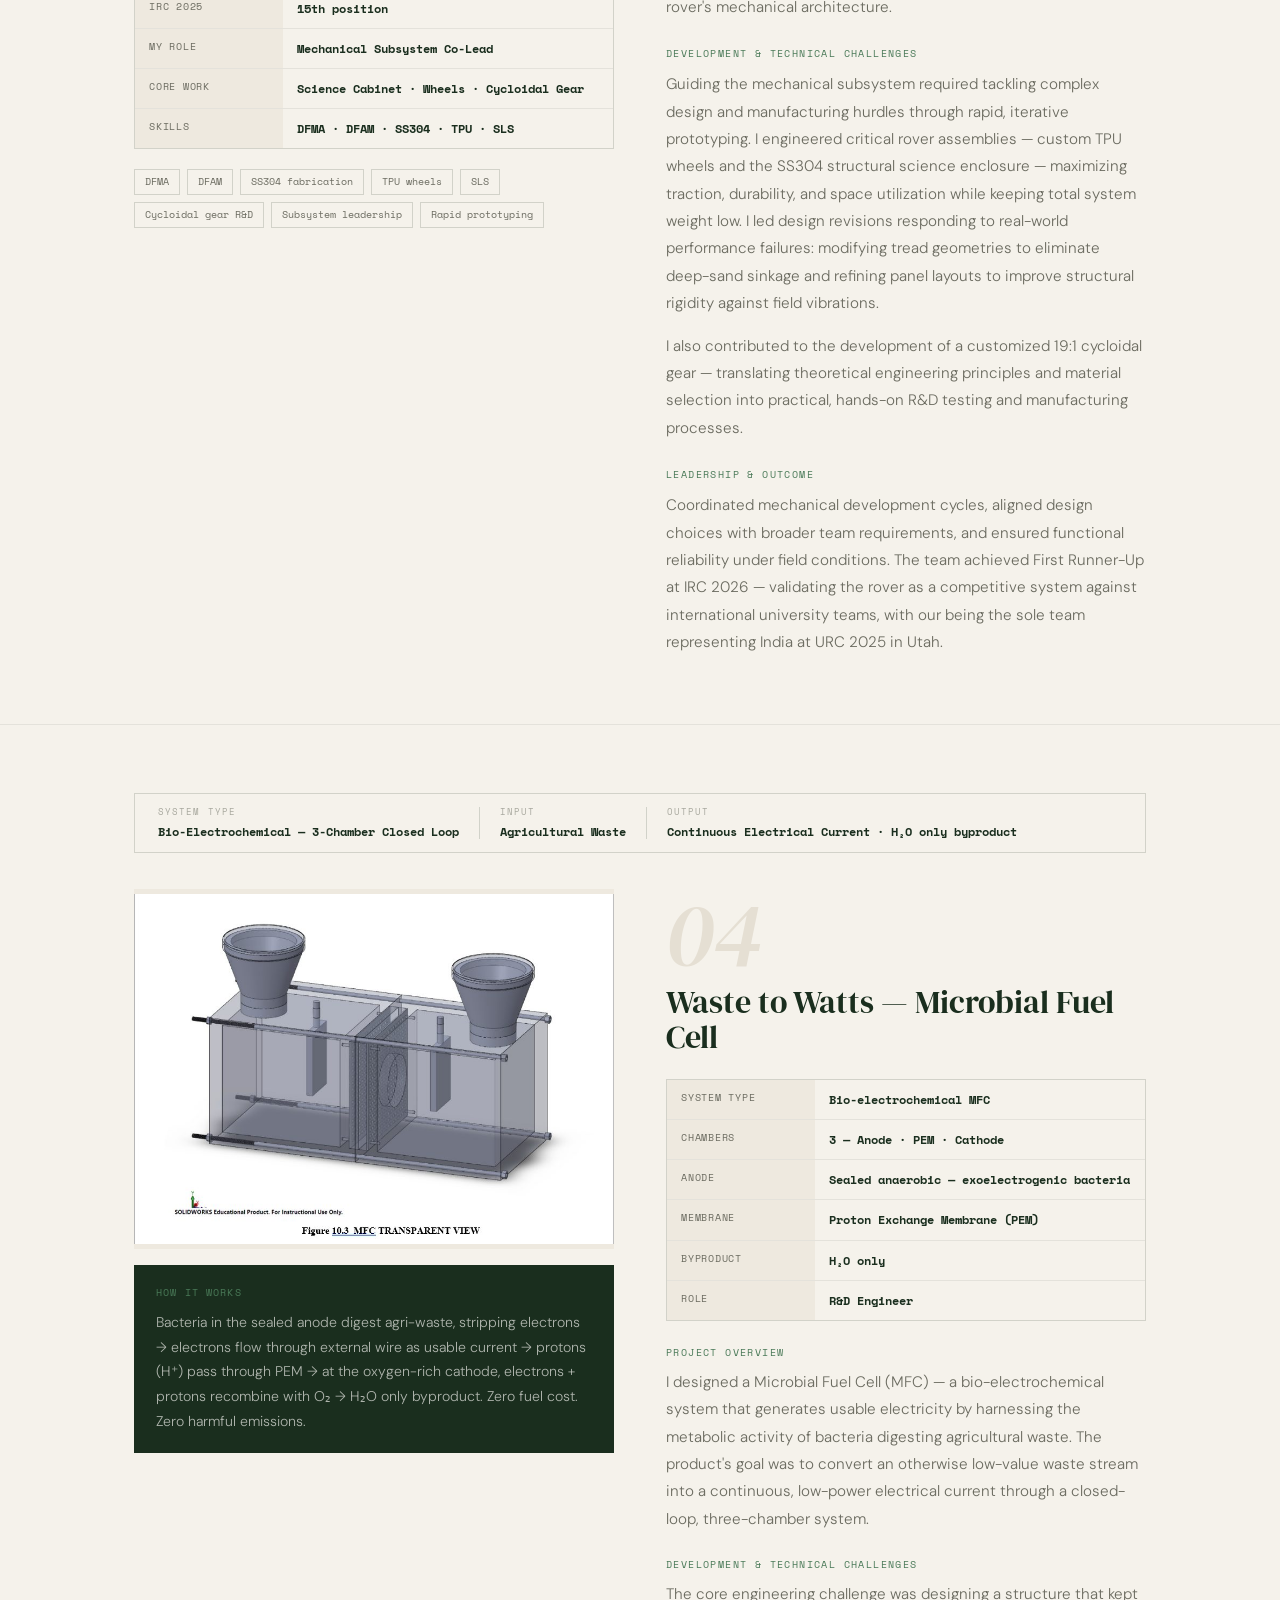
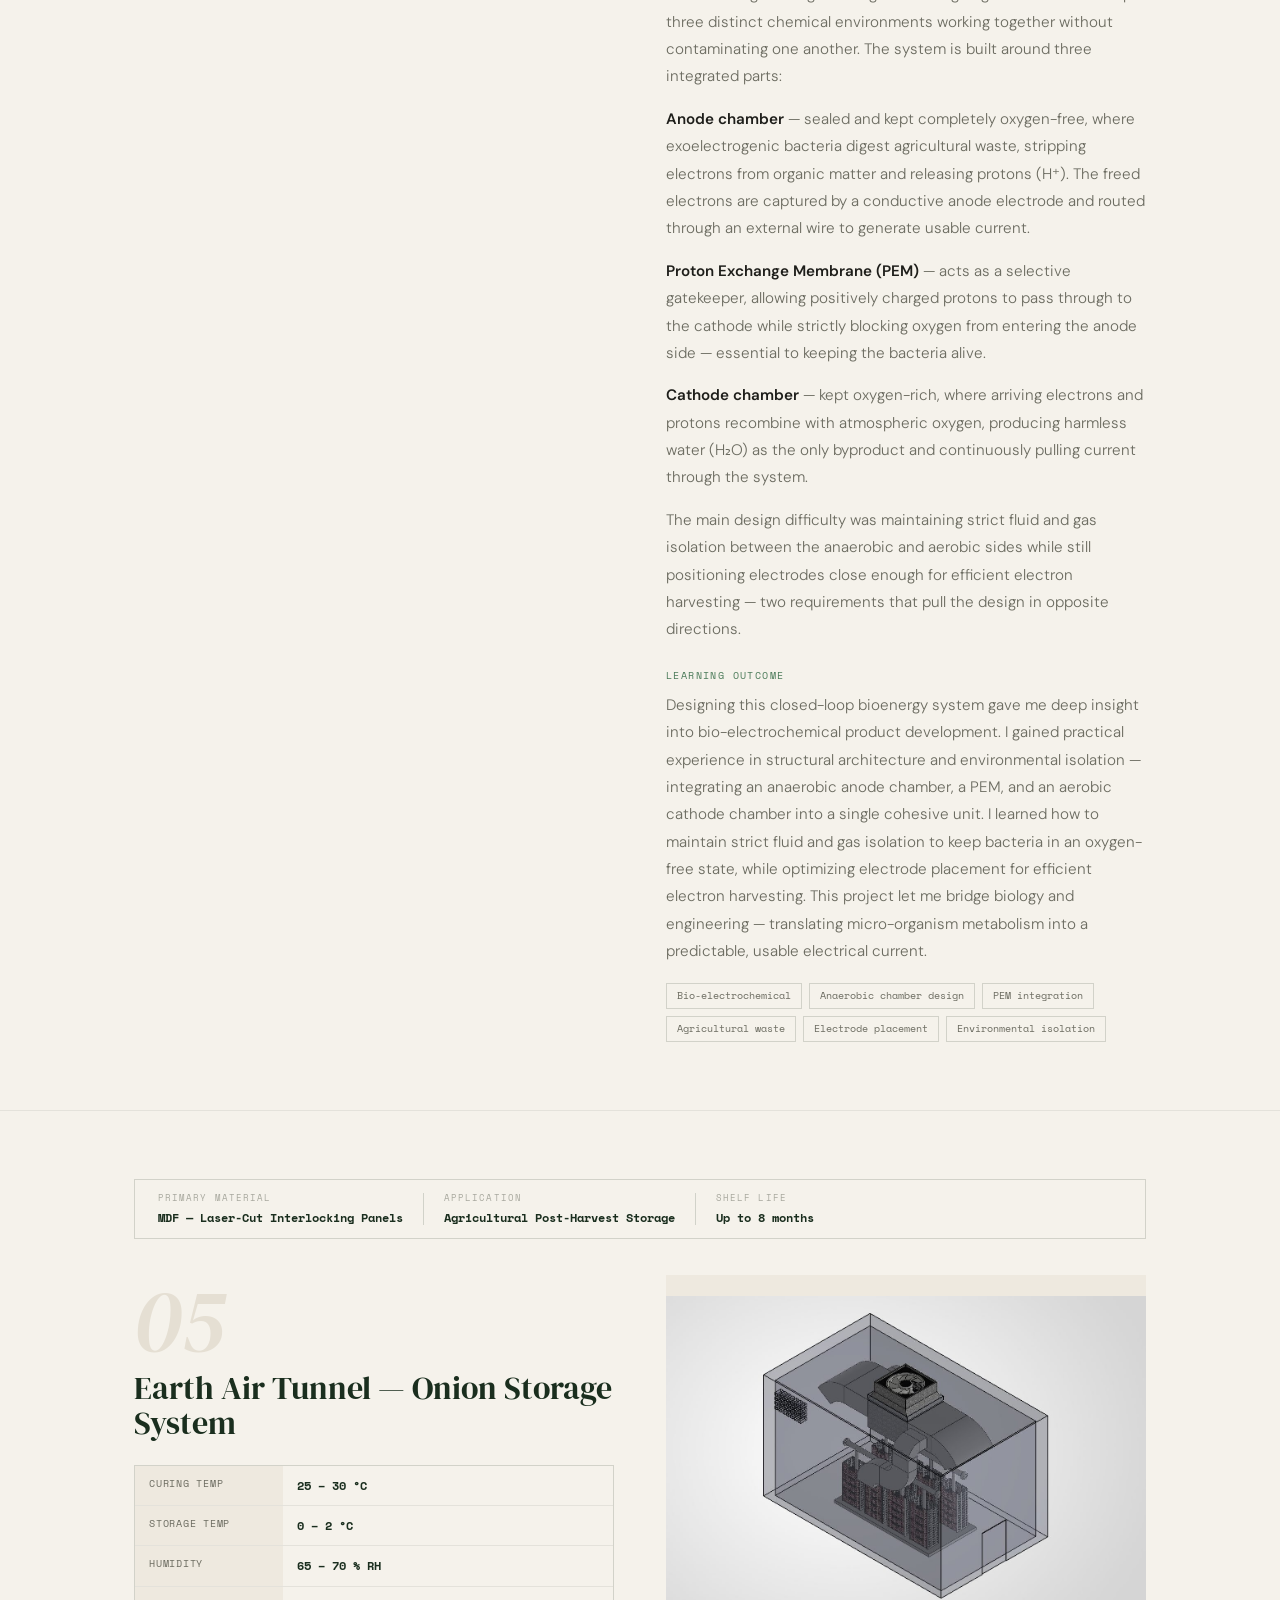
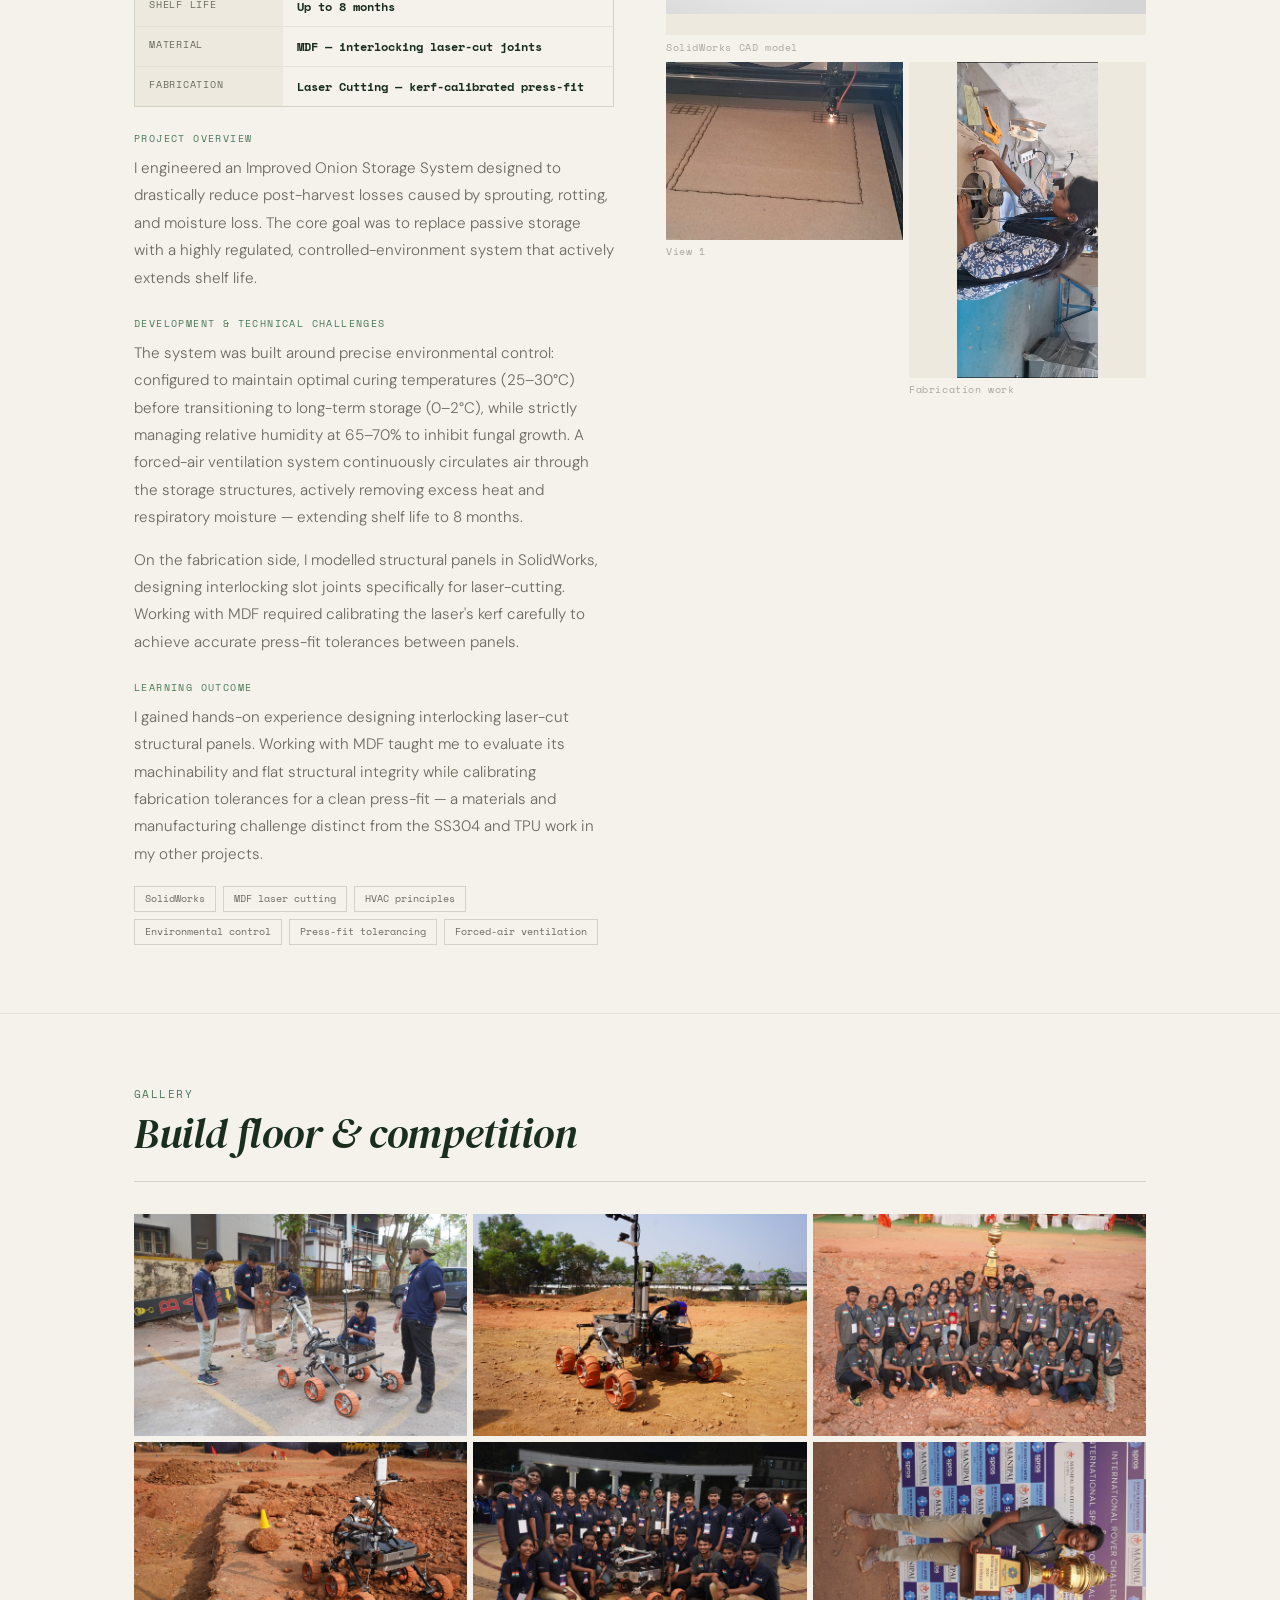
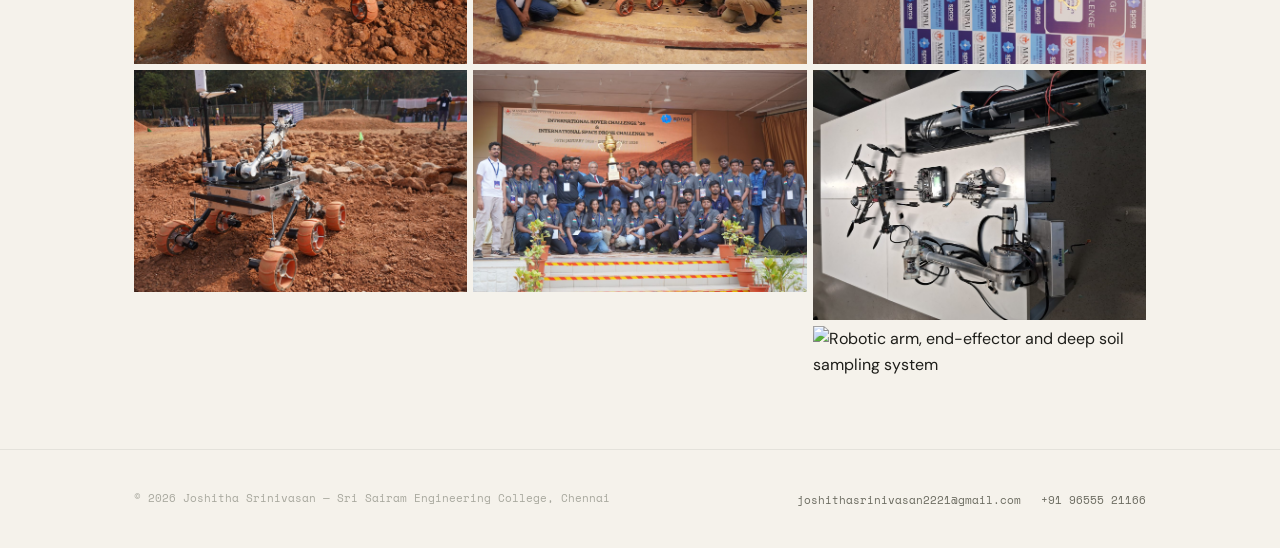
==== commit ee7d26af: "Add files via upload" ====
--- a/projects.html
+++ b/projects.html
@@ -61,8 +61,8 @@
           <img src="images/cab_cad.jpg" alt="Science cabinet — SolidWorks CAD">
         </div>
         <div style="margin-top:6px;">
-          <div class="img-box" style="aspect-ratio:16/9;" onclick="lb(this)">
-            <img src="images/cab_photo.jpg" alt="Science cabinet — fabricated">
+          <div class="img-box contain" style="aspect-ratio:3/4;background:var(--surface);" onclick="lb(this)">
+            <img src="images/cab_photo.jpg" alt="Joshitha drilling — science cabinet fabrication">
           </div>
         </div>
         <p style="font-family:var(--mono);font-size:10px;color:var(--dim);margin-top:6px;letter-spacing:.06em;">SolidWorks CAD (top) · Fabricated assembly (bottom)</p>
@@ -207,7 +207,7 @@
 
     <!-- Full width 4-photo grid -->
     <div style="display:grid;grid-template-columns:repeat(2,1fr);gap:6px;margin-bottom:36px;">
-      <div class="img-box" style="aspect-ratio:16/10;" onclick="lb(this)"><img src="images/rover1.jpg" alt="Rover at IRC 2026"></div>
+      <div class="img-box" style="aspect-ratio:16/10;" onclick="lb(this)"><img src="images/rover1.jpg" alt="Rover during build — lab session"></div>
       <div class="img-box" style="aspect-ratio:16/10;" onclick="lb(this)"><img src="images/rover2.jpg" alt="Rover mechanism detail"></div>
       <div class="img-box" style="aspect-ratio:16/10;" onclick="lb(this)"><img src="images/rover3.jpg" alt="Rover build"></div>
       <div class="img-box" style="aspect-ratio:16/10;" onclick="lb(this)"><img src="images/rover4.jpg" alt="Rover in field"></div>
@@ -275,7 +275,7 @@
         </div>
         <div style="margin-top:16px;padding:20px 22px;background:var(--forest);border-radius:0;">
           <p style="font-family:var(--mono);font-size:9.5px;letter-spacing:.12em;text-transform:uppercase;color:var(--sage);margin-bottom:10px;">How it works</p>
-          <p style="font-size:.88rem;color:rgba(253,252,249,.65);line-height:1.75;font-weight:300;">Bacteria in sealed anode digest agri-waste → electrons travel through external wire as current → protons pass through PEM → combine with O₂ in cathode → H₂O only byproduct. Continuous, clean power from waste.</p>
+          <p style="font-size:.88rem;color:rgba(253,252,249,.65);line-height:1.75;font-weight:300;">Bacteria in the sealed anode digest agri-waste, stripping electrons → electrons flow through external wire as usable current → protons (H⁺) pass through PEM → at the oxygen-rich cathode, electrons + protons recombine with O₂ → H₂O only byproduct. Zero fuel cost. Zero harmful emissions.</p>
         </div>
       </div>
 
@@ -295,18 +295,21 @@
 
         <div class="proj-section">Project Overview</div>
         <div class="proj-body">
-          <p>I designed a Microbial Fuel Cell (MFC) — a bio-electrochemical system that generates usable electricity by harnessing the metabolic activity of bacteria digesting agricultural waste. The product converts an otherwise low-value waste stream into a continuous, low-power electrical current through a closed-loop, three-chamber system.</p>
+          <p>I designed a Microbial Fuel Cell (MFC) — a bio-electrochemical system that generates usable electricity by harnessing the metabolic activity of bacteria digesting agricultural waste. The product's goal was to convert an otherwise low-value waste stream into a continuous, low-power electrical current through a closed-loop, three-chamber system.</p>
         </div>
 
         <div class="proj-section">Development &amp; Technical Challenges</div>
         <div class="proj-body">
-          <p>The core engineering challenge was designing a structure that kept three distinct chemical environments working together without contaminating one another. The anode chamber is sealed and kept oxygen-free, where exoelectrogenic bacteria digest agricultural waste, stripping electrons from organic matter. A Proton Exchange Membrane acts as a selective gatekeeper, allowing protons to pass while blocking oxygen. The cathode chamber completes the circuit, producing only water as a byproduct.</p>
-          <p>The main design difficulty was maintaining strict fluid and gas isolation between the anaerobic and aerobic sides while positioning electrodes close enough for efficient electron harvesting — two requirements that pull the design in opposite directions.</p>
+          <p>The core engineering challenge was designing a structure that kept three distinct chemical environments working together without contaminating one another. The system is built around three integrated parts:</p>
+          <p><strong>Anode chamber</strong> — sealed and kept completely oxygen-free, where exoelectrogenic bacteria digest agricultural waste, stripping electrons from organic matter and releasing protons (H⁺). The freed electrons are captured by a conductive anode electrode and routed through an external wire to generate usable current.</p>
+          <p><strong>Proton Exchange Membrane (PEM)</strong> — acts as a selective gatekeeper, allowing positively charged protons to pass through to the cathode while strictly blocking oxygen from entering the anode side — essential to keeping the bacteria alive.</p>
+          <p><strong>Cathode chamber</strong> — kept oxygen-rich, where arriving electrons and protons recombine with atmospheric oxygen, producing harmless water (H₂O) as the only byproduct and continuously pulling current through the system.</p>
+          <p>The main design difficulty was maintaining strict fluid and gas isolation between the anaerobic and aerobic sides while still positioning electrodes close enough for efficient electron harvesting — two requirements that pull the design in opposite directions.</p>
         </div>
 
         <div class="proj-section">Learning Outcome</div>
         <div class="proj-body">
-          <p>This project let me bridge biology and engineering — translating micro-organism metabolism into a predictable, usable electrical current. I gained practical experience in structural architecture and environmental isolation, integrating an anaerobic anode chamber, a PEM, and an aerobic cathode chamber into a single cohesive unit.</p>
+          <p>Designing this closed-loop bioenergy system gave me deep insight into bio-electrochemical product development. I gained practical experience in structural architecture and environmental isolation — integrating an anaerobic anode chamber, a PEM, and an aerobic cathode chamber into a single cohesive unit. I learned how to maintain strict fluid and gas isolation to keep bacteria in an oxygen-free state, while optimizing electrode placement for efficient electron harvesting. This project let me bridge biology and engineering — translating micro-organism metabolism into a predictable, usable electrical current.</p>
         </div>
 
         <div class="tags">
@@ -386,8 +389,8 @@
             <p style="font-family:var(--mono);font-size:10px;color:var(--dim);margin-top:4px;letter-spacing:.06em;">View 1</p>
           </div>
           <div>
-            <div class="img-box" style="aspect-ratio:4/3;" onclick="lb(this)"><img src="images/onion_p2.jpg" alt="Onion storage view 2"></div>
-            <p style="font-family:var(--mono);font-size:10px;color:var(--dim);margin-top:4px;letter-spacing:.06em;">View 2</p>
+            <div class="img-box contain" style="aspect-ratio:3/4;background:var(--surface);" onclick="lb(this)"><img src="images/onion_p2.jpg" alt="Joshitha working on onion storage system"></div>
+            <p style="font-family:var(--mono);font-size:10px;color:var(--dim);margin-top:4px;letter-spacing:.06em;">Fabrication work</p>
           </div>
         </div>
       </div>
@@ -416,6 +419,7 @@
       <div class="gitem" onclick="lb(this)"><img src="images/g7.jpg" alt="Rover detail"></div>
       <div class="gitem" onclick="lb(this)"><img src="images/g8.jpg" alt="Competition day"></div>
       <div class="gitem" onclick="lb(this)"><img src="images/g9.jpg" alt="Rover in field"></div>
+      <div class="gitem" onclick="lb(this)"><img src="images/g_table.jpg" alt="Robotic arm, end-effector and deep soil sampling system"></div>
     </div>
   </div>
 </section>
@@ -430,7 +434,7 @@
   <div class="wrap site-footer__inner">
     <span class="footer-copy">© 2026 Joshitha Srinivasan — Sri Sairam Engineering College, Chennai</span>
     <ul class="footer-links">
-      <li><a href="mailto:sec23mu048@sairamtap.edu.in">sec23mu048@sairamtap.edu.in</a></li>
+      <li><a href="mailto:joshithasrinivasan2221@gmail.com">joshithasrinivasan2221@gmail.com</a></li>
       <li><a href="tel:+919655521166">+91 96555 21166</a></li>
     </ul>
   </div>
